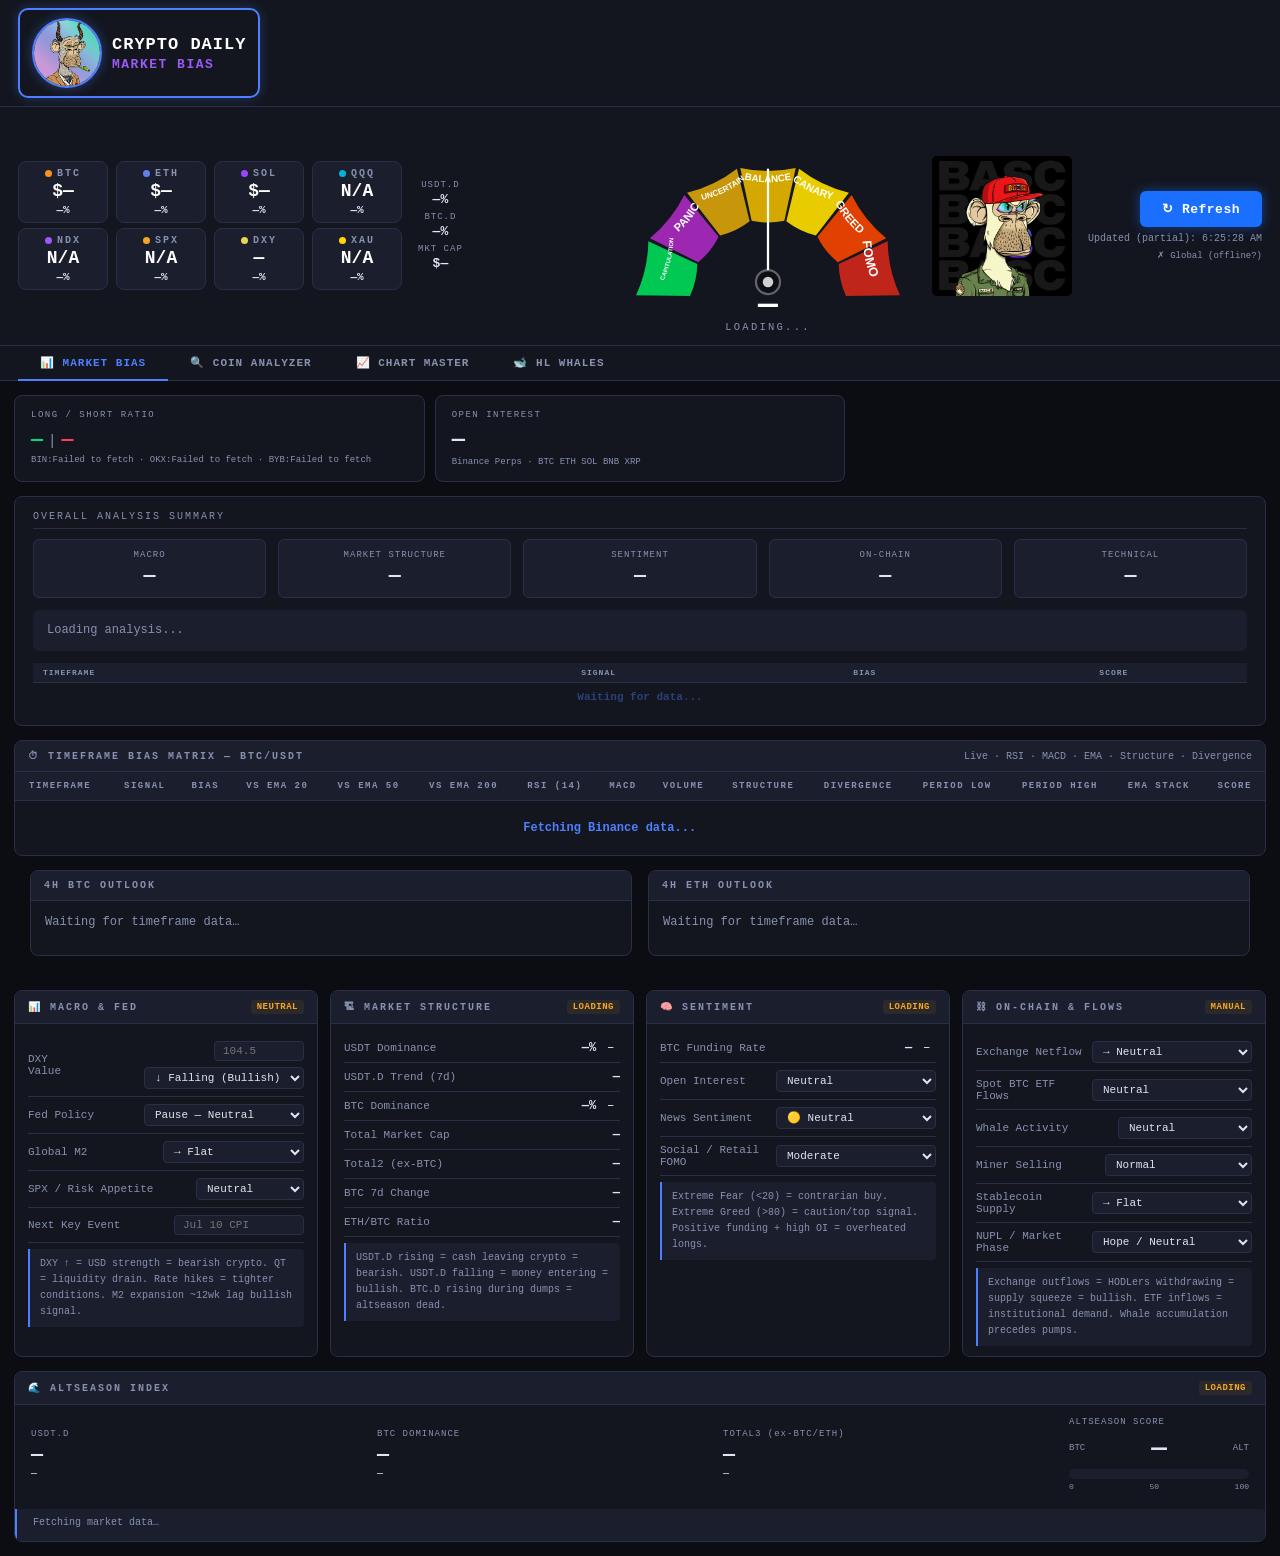
==== index.html @ d941dcbd "Make only brand block (ape + title) sticky, not full header Co-Authored-By: Claude Sonnet 4.6 <norep" ====
<!DOCTYPE html>
<html lang="en">
<head>
<meta charset="UTF-8">
<meta name="viewport" content="width=device-width, initial-scale=1.0">
<title>MR UFO CRYPTO DAILY</title>
<style>
*,*::before,*::after{box-sizing:border-box;margin:0;padding:0}
:root{
  --bg:#0b0d12;--surface:#13161f;--surface2:#1a1e2d;--border:#2a2f48;
  --text:#e2e5f0;--dim:#8891b0;
  --bull:#00d97e;--bear:#ff3d5a;--neutral:#f5a623;
  --bull-bg:rgba(0,217,126,.08);--bear-bg:rgba(255,61,90,.08);--neutral-bg:rgba(245,166,35,.08);
  --accent:#4e7fff;--accent2:#9b59f5;
}
body{background:var(--bg);color:var(--text);font-family:'SF Mono','Fira Code','Courier New',monospace;font-size:12px;min-height:100vh}

/* SCROLLBAR */
::-webkit-scrollbar{width:5px;height:5px}
::-webkit-scrollbar-track{background:var(--bg)}
::-webkit-scrollbar-thumb{background:var(--border);border-radius:3px}

/* HEADER */
.brand-sticky{
  background:var(--surface);border-bottom:1px solid var(--border);
  padding:8px 18px;display:flex;align-items:center;
  position:sticky;top:0;z-index:100;
}
header{
  background:var(--surface);border-bottom:1px solid var(--border);
  padding:10px 18px;display:flex;align-items:center;gap:16px;
  flex-wrap:wrap;
}
.price-rows{display:flex;flex-direction:column;gap:5px;flex-shrink:0}
.price-row{display:flex;gap:8px;align-items:center}
.brand-block{display:flex;align-items:center;gap:10px;flex-shrink:0;border:2px solid var(--accent);border-radius:10px;padding:8px 12px;box-shadow:0 0 12px rgba(78,127,255,.3)}
.brand-ape{width:70px;height:70px;border-radius:50%;border:2px solid var(--accent);object-fit:cover;object-position:top;box-shadow:0 0 12px rgba(78,127,255,.4);flex-shrink:0}
.brand-title{font-size:17px;font-weight:700;color:#fff;letter-spacing:1px}
.brand-sub{font-size:13px;color:var(--accent2);letter-spacing:1.5px;text-transform:uppercase;margin-top:3px;font-weight:600}
.logo-square{
  width:130px;height:130px;background:var(--surface2);border:2px solid var(--accent);
  border-radius:10px;display:flex;flex-direction:column;align-items:center;
  justify-content:center;text-align:center;gap:3px;padding:6px;
  box-shadow:0 0 16px rgba(78,127,255,.3);overflow:hidden;
}
.logo-sq-ape{width:76px;height:76px;border-radius:50%;border:2px solid var(--accent);object-fit:cover;object-position:top;flex-shrink:0}
.logo-sq-text{font-size:11px;font-weight:700;color:var(--accent);letter-spacing:1px;line-height:1.4;text-transform:uppercase}
.logo-sq-sub{font-size:11px;color:#fff;letter-spacing:2px;text-transform:uppercase;font-weight:600}
.price-tile{background:var(--surface2);border:1px solid var(--border);border-radius:8px;padding:6px 11px;min-width:90px;text-align:center}
.price-tile-coin{font-size:10px;font-weight:700;letter-spacing:2px;color:var(--dim);text-transform:uppercase;display:flex;align-items:center;justify-content:center;gap:5px;margin-bottom:3px}
.coin-dot{display:inline-block;width:7px;height:7px;border-radius:50%;flex-shrink:0}
.price-tile-price{font-size:18px;font-weight:700;color:#fff;line-height:1.1}
.price-tile-chg{font-size:11px;font-weight:600;margin-top:2px}
.h-stat{text-align:center}
.h-stat-label{font-size:9px;color:var(--dim);letter-spacing:1px;text-transform:uppercase;margin-bottom:2px}
.h-stat-val{font-size:13px;font-weight:700}
.master-wrap{margin-left:auto;display:flex;align-items:center;gap:16px}
.bias-badge{padding:5px 18px;border-radius:6px;font-weight:700;font-size:14px;letter-spacing:1.5px;transition:all .3s}
.bias-bull{background:var(--bull-bg);color:var(--bull);border:1px solid var(--bull)}
.bias-bear{background:var(--bear-bg);color:var(--bear);border:1px solid var(--bear)}
.bias-neutral{background:var(--neutral-bg);color:var(--neutral);border:1px solid var(--neutral)}
.last-upd{font-size:10px;color:var(--dim)}
.refresh-btn{
  background:#1a6fff;border:none;color:#fff;
  padding:10px 22px;border-radius:6px;cursor:pointer;font-size:13px;font-weight:700;
  font-family:inherit;transition:all .2s;white-space:nowrap;
  box-shadow:0 0 12px rgba(26,111,255,.5);letter-spacing:.5px;
}
.refresh-btn:hover{background:#3d85ff;box-shadow:0 0 18px rgba(26,111,255,.7)}

/* MAIN */
.main{padding:14px;display:flex;flex-direction:column;gap:14px}

/* FACTOR GRID */
.factor-grid{display:grid;grid-template-columns:repeat(4,1fr);gap:12px}
@media(max-width:1100px){.factor-grid{grid-template-columns:repeat(2,1fr)}}
@media(max-width:600px){.factor-grid{grid-template-columns:1fr}}

/* CARD */
.card{background:var(--surface);border:1px solid var(--border);border-radius:8px;overflow:hidden}
.card-hdr{
  padding:9px 13px;background:var(--surface2);border-bottom:1px solid var(--border);
  display:flex;align-items:center;justify-content:space-between;
}
.card-title{font-size:10px;font-weight:700;letter-spacing:2px;text-transform:uppercase;color:var(--dim)}
.card-body{padding:10px 13px;display:flex;flex-direction:column;gap:0}

/* FACTOR ROW */
.frow{
  display:flex;align-items:center;justify-content:space-between;
  padding:7px 0;border-bottom:1px solid var(--border);gap:8px;
}
.frow:last-child{border-bottom:none}
.fname{color:var(--dim);font-size:11px}
.cbright{color:#00ff55;font-weight:700}
.fright{display:flex;align-items:center;gap:6px;flex-wrap:wrap;justify-content:flex-end}
.fval{font-weight:600;font-size:12px}

/* SIGNAL BADGE */
.sig{font-size:9px;font-weight:700;letter-spacing:.5px;padding:2px 6px;border-radius:3px;white-space:nowrap}
.sig-bull{background:var(--bull-bg);color:var(--bull)}
.sig-bear{background:var(--bear-bg);color:var(--bear)}
.sig-neutral{background:var(--neutral-bg);color:var(--neutral)}

/* SELECT / INPUT */
.ms{
  background:var(--surface2);border:1px solid var(--border);color:var(--text);
  padding:3px 6px;border-radius:4px;font-size:11px;font-family:inherit;
  cursor:pointer;max-width:160px;
}
.mi{
  background:var(--surface2);border:1px solid var(--border);color:var(--text);
  padding:3px 8px;border-radius:4px;font-size:11px;font-family:inherit;width:90px;
}

/* FEAR & GREED GAUGE — lives in header */

/* TIMEFRAME TABLE */
.tf-scroll{overflow-x:auto;-webkit-overflow-scrolling:touch}
table{width:100%;border-collapse:collapse;min-width:1080px}
th{
  background:var(--surface2);color:var(--dim);font-size:9px;letter-spacing:1.5px;
  text-transform:uppercase;padding:9px 10px;text-align:center;
  border-bottom:1px solid var(--border);white-space:nowrap;
}
th:first-child{text-align:left;padding-left:14px}
td{padding:7px 8px;text-align:center;border-bottom:1px solid var(--border);font-size:11px;vertical-align:middle}
td:first-child{text-align:left;padding-left:14px;font-weight:700;font-size:12px;color:var(--accent);white-space:nowrap}
tr:last-child td{border-bottom:none}
tr:hover td{background:rgba(255,255,255,.02)}
.cbull{color:var(--bull)}
.chbull{color:#86efac}
.cbear{color:var(--bear)}
.cneutral{color:var(--neutral)}
.bias-cell{font-weight:700;padding:3px 9px;border-radius:4px;font-size:10px;letter-spacing:.5px;display:inline-block;white-space:nowrap}
/* small select for table cells */
.ms-sm{
  background:var(--surface2);border:1px solid var(--border);color:var(--text);
  padding:2px 4px;border-radius:4px;font-size:10px;font-family:inherit;
  cursor:pointer;width:100%;max-width:130px;
}

/* SUMMARY */
.summary-card{background:var(--surface);border:1px solid var(--border);border-radius:8px;padding:14px 18px}
.score-row{display:flex;gap:12px;flex-wrap:wrap;margin-top:10px}
.score-box{
  flex:1;min-width:100px;background:var(--surface2);border:1px solid var(--border);
  border-radius:6px;padding:10px 12px;text-align:center;
}
.score-box-label{font-size:9px;color:var(--dim);letter-spacing:1px;text-transform:uppercase;margin-bottom:4px}
.score-box-val{font-size:20px;font-weight:700}
.summary-text{
  margin-top:12px;padding:10px 14px;background:var(--surface2);
  border-radius:6px;line-height:1.8;font-size:12px;
}
.section-label{font-size:10px;letter-spacing:2px;text-transform:uppercase;color:var(--dim);padding-bottom:6px;border-bottom:1px solid var(--border);margin-bottom:4px}

/* TIP BOX */
.tip{background:var(--surface2);border-left:2px solid var(--accent);padding:7px 10px;border-radius:0 4px 4px 0;font-size:10px;color:var(--dim);margin-top:6px;line-height:1.6}

/* SPINNER */
@keyframes spin{to{transform:rotate(360deg)}}
.loading{color:var(--dim);animation:pulse 1.4s ease-in-out infinite}
@keyframes pulse{0%,100%{opacity:1}50%{opacity:.3}}

/* ERROR */
.err{color:var(--bear);font-size:10px;padding:4px 0}

/* MINI TF TABLE IN SUMMARY */
.mini-tf-wrap{margin-top:12px;overflow-x:auto}
.mini-tf{width:100%;border-collapse:collapse;min-width:0}
.mini-tf th{background:var(--surface2);color:var(--dim);font-size:8px;letter-spacing:1px;text-transform:uppercase;padding:5px 8px;text-align:center;border-bottom:1px solid var(--border);white-space:nowrap}
.mini-tf th:first-child{text-align:left;padding-left:10px}
.mini-tf td{padding:4px 8px;text-align:center;border-bottom:1px solid var(--border);font-size:10px;vertical-align:middle}
.mini-tf td:first-child{text-align:left;padding-left:10px;font-weight:700;color:var(--accent);font-size:11px}
.mini-tf tr:last-child td{border-bottom:none}

/* MOBILE */
/* ── F&G APE WRAP ─── */
.fg-ape-wrap{display:flex;flex-direction:row-reverse;align-items:center;gap:14px;padding-left:8px}

@media(max-width:768px){
  header{flex-wrap:wrap}
  .main{padding:10px}
  .factor-grid{grid-template-columns:1fr}
  #alt-grid{grid-template-columns:1fr 1fr!important}
  .price-tile{min-width:80px;padding:6px 10px}
  .price-tile-price{font-size:15px}
  td,th{font-size:10px;padding:5px 6px}
  td:first-child{font-size:11px}
  /* F&G gauge: ape above on mobile */
  .fg-ape-outer{margin-left:0 !important}
  .fg-ape-wrap{flex-direction:column !important;align-items:center;padding-left:0;gap:6px}
  .fg-ape-wrap svg{width:220px !important}
  .fg-ape-img{height:80px !important;margin-left:0 !important}
  /* tab bar: horizontal scroll on small screens */
  .tab-bar{overflow-x:auto;-webkit-overflow-scrolling:touch;padding:0 8px}
  .tab{flex-shrink:0;padding:10px 14px;font-size:10px}
  /* coin ID strip: column on mobile so logo stays on top */
  .coin-id-full-inner{flex-direction:column;gap:10px;align-items:flex-start}
  .coin-logo{width:52px !important;height:52px !important}
  .coin-id-body{min-width:0 !important;width:100%}
  .coin-refresh-btn{width:100%;text-align:center}
}

@media(max-width:600px){
  /* coin search: full width, no jitter */
  .csearch-wrap{padding:10px 12px;gap:8px;flex-direction:column;align-items:stretch}
  .csearch-wrap > div{width:100%}
  .csearch-input{width:100%;box-sizing:border-box;font-size:18px}
  .csearch-btn{width:100%;padding:12px;font-size:14px}
  /* coin ID body: description hidden on mobile to save space */
  .coin-desc-mobile-hide{display:none}
}

/* ── MARKET METRICS BAR ─────────────────────────────── */
.mm-bar{display:grid;grid-template-columns:repeat(3,1fr);gap:10px}
.mm-card{background:var(--surface);border:1px solid var(--border);border-radius:8px;padding:14px 16px}
.mm-lbl{font-size:9px;color:var(--dim);letter-spacing:1.5px;text-transform:uppercase;margin-bottom:8px}
.mm-big{font-size:22px;font-weight:700;margin-bottom:4px;letter-spacing:-.5px}
.mm-ls-row{display:flex;align-items:baseline;gap:5px;flex-wrap:wrap;margin-bottom:4px}
.mm-ls-long{font-size:20px;font-weight:700;color:var(--bull)}
.mm-ls-short{font-size:20px;font-weight:700;color:var(--bear)}
.mm-ls-sep{font-size:14px;color:var(--dim)}
.mm-ls-skew{font-size:10px;font-weight:700;letter-spacing:.5px}
.mm-sub{font-size:9px;color:var(--dim);margin-top:2px}
@media(max-width:600px){.mm-bar{grid-template-columns:1fr}}

/* ── TABS ─────────────────────────────────────────────── */
.tab-bar{background:var(--surface);border-bottom:1px solid var(--border);padding:0 18px;display:flex}
.tab{padding:10px 22px;font-size:11px;font-weight:700;letter-spacing:1px;cursor:pointer;border-bottom:2px solid transparent;margin-bottom:-1px;transition:all .15s;color:var(--dim);text-transform:uppercase;user-select:none}
.tab:hover{color:var(--text)}
.tab-active{color:var(--accent);border-bottom-color:var(--accent)}
.page{display:none}
.page.active{display:block}

/* ── COIN STICKY ZONE ─────────────────────────────────── */
#coin-sticky-zone{position:sticky;top:0;z-index:89;background:var(--bg)}
/* ── COIN SEARCH ──────────────────────────────────────── */
.csearch-wrap{background:var(--surface);border-bottom:1px solid var(--border);padding:12px 18px;display:flex;gap:14px;align-items:center;flex-wrap:wrap;overflow:hidden;max-height:120px;transition:max-height .25s ease,padding .25s ease,opacity .2s ease}
.csearch-wrap.search-hidden{max-height:0;padding-top:0;padding-bottom:0;opacity:0;pointer-events:none}
/* ── COIN IDENTITY STICKY ─────────────────────────────── */
#coin-id-full{display:none;background:var(--surface);border-bottom:1px solid var(--border);padding:12px 18px}
.coin-id-full-inner{display:flex;gap:16px;align-items:center}
.coin-refresh-btn{margin-left:auto;flex-shrink:0;align-self:center;background:linear-gradient(135deg,#7c3aed,#a855f7);border:none;color:#fff;font-size:12px;font-weight:700;letter-spacing:.5px;padding:8px 16px;border-radius:6px;cursor:pointer;transition:box-shadow .15s;box-shadow:0 0 14px rgba(124,58,237,.5)}
.coin-refresh-btn:hover{box-shadow:0 0 24px rgba(168,85,247,.8)}
.csearch-input{background:rgba(255,255,255,.08);border:2px solid rgba(255,255,255,.75);color:#fff;padding:9px 16px;border-radius:6px;font-size:16px;font-family:inherit;width:200px;letter-spacing:2px;text-transform:uppercase;font-weight:700}
.csearch-input::placeholder{text-transform:none;font-size:12px;letter-spacing:.5px;color:rgba(255,255,255,.4);font-weight:400}
.csearch-input:focus{outline:none;border-color:#fff;box-shadow:0 0 0 3px rgba(255,255,255,.12)}
.csearch-btn{background:linear-gradient(135deg,#7c3aed,#a855f7);border:none;color:#fff;padding:10px 26px;border-radius:6px;cursor:pointer;font-size:13px;font-weight:700;font-family:inherit;letter-spacing:.5px;transition:box-shadow .15s;box-shadow:0 0 16px rgba(124,58,237,.5)}
.csearch-btn:hover{box-shadow:0 0 28px rgba(168,85,247,.8)}
.csearch-btn:disabled{opacity:.5;cursor:not-allowed;box-shadow:none}

/* ── COIN IDENTITY ────────────────────────────────────── */
.coin-id-card{background:var(--surface);border:1px solid var(--border);border-radius:8px;padding:18px 20px;display:flex;gap:18px;align-items:flex-start;flex-wrap:wrap}
.coin-logo{width:80px;height:80px;border-radius:50%;border:2px solid var(--border);flex-shrink:0;background:var(--surface2);object-fit:cover}
.coin-id-body{flex:1;min-width:240px}
.coin-id-top{display:flex;align-items:center;gap:8px;flex-wrap:wrap}
.coin-name{font-size:22px;font-weight:700;color:#fff}
.coin-sym{font-size:12px;letter-spacing:2px;color:var(--dim)}
.coin-rank-badge{font-size:10px;font-weight:700;background:var(--surface2);border:1px solid var(--accent);border-radius:4px;padding:2px 8px;color:var(--accent);letter-spacing:1px}
.coin-meta-row{display:flex;gap:16px;flex-wrap:wrap;margin-top:6px;font-size:10px;color:var(--dim)}
.coin-desc{font-size:11px;color:var(--dim);margin-top:8px;line-height:1.75;max-width:700px}
.coin-links{display:flex;gap:6px;flex-wrap:wrap;margin-top:10px}
.clink{display:inline-flex;align-items:center;gap:4px;padding:4px 10px;border-radius:4px;border:1px solid var(--border);background:var(--surface2);color:var(--dim);font-size:10px;font-weight:700;letter-spacing:.5px;text-decoration:none;transition:all .15s;white-space:nowrap}
.clink:hover{border-color:var(--accent);color:var(--accent)}

/* ── MARKET DATA GRID ─────────────────────────────────── */
.mdata-grid{display:grid;grid-template-columns:repeat(4,1fr);gap:12px}
.outlook-grid{display:grid;grid-template-columns:1fr 1fr;gap:16px}
@media(max-width:800px){.outlook-grid{grid-template-columns:1fr}}
@media(max-width:1200px){.mdata-grid{grid-template-columns:repeat(2,1fr)}}
.mdata-card{background:var(--surface);border:1px solid var(--border);border-radius:8px;padding:14px 16px}
.mdata-lbl{font-size:9px;color:var(--dim);letter-spacing:1.5px;text-transform:uppercase;margin-bottom:6px}
.mdata-val{font-size:20px;font-weight:700;color:#fff;line-height:1.2}
.mdata-sub{font-size:10px;color:var(--dim);margin-top:4px}
.chg-row{display:flex;gap:6px;margin-top:5px;flex-wrap:wrap}
.chg-pill{font-size:9px;font-weight:700;padding:2px 7px;border-radius:3px;background:var(--surface2);border:1px solid var(--border)}

/* ── SUPPLY BAR ───────────────────────────────────────── */
.sbar-bg{height:5px;background:var(--surface2);border-radius:3px;overflow:hidden;margin:4px 0}
.sbar-fill{height:100%;border-radius:3px;background:linear-gradient(90deg,var(--accent),var(--accent2));transition:width .6s}

/* ── DEV + COMMUNITY GRID ─────────────────────────────── */
.two-col{display:grid;grid-template-columns:1fr 1fr;gap:12px}
@media(max-width:800px){.two-col{grid-template-columns:1fr}}
.stat-frow{display:flex;justify-content:space-between;align-items:center;padding:6px 0;border-bottom:1px solid var(--border);font-size:11px}
.stat-frow:last-child{border-bottom:none}
.stat-lbl{color:var(--dim)}
.stat-val{font-weight:700;color:#fff}

/* ── SENTIMENT BAR ────────────────────────────────────── */
.sent-bar{height:8px;background:var(--surface2);border-radius:4px;overflow:hidden;margin-top:4px;display:flex}
.sent-bull{height:100%;background:var(--bull);transition:width .6s}
.sent-bear{height:100%;background:var(--bear);transition:width .6s}

/* ── SCORE MINIS ──────────────────────────────────────── */
.score-mini-grid{display:grid;grid-template-columns:repeat(4,1fr);gap:8px;margin-top:10px}
.score-mini{background:var(--surface2);border:1px solid var(--border);border-radius:6px;padding:8px 10px;text-align:center}
.score-mini-lbl{font-size:8px;color:var(--dim);letter-spacing:1px;text-transform:uppercase;margin-bottom:4px}
.score-mini-val{font-size:18px;font-weight:700}

/* ── CHART MASTER ─────────────────────────────────────── */
.cm-main{padding:14px;display:flex;flex-direction:column;gap:14px}
.cm-grid{display:grid;grid-template-columns:1fr 1fr;gap:14px}
@media(max-width:900px){.cm-grid{grid-template-columns:1fr}}
.cm-coin-bar{display:flex;align-items:center;gap:10px;flex-wrap:wrap;background:var(--surface);border:1px solid var(--border);border-radius:8px;padding:12px 16px}
.cm-coin-bar label{font-size:10px;letter-spacing:2px;text-transform:uppercase;color:var(--dim);white-space:nowrap}
.cm-input{background:var(--surface2);border:1px solid var(--border);color:#fff;padding:6px 12px;border-radius:6px;font-size:13px;font-family:inherit;font-weight:700;letter-spacing:2px;text-transform:uppercase;width:120px}
.cm-tf-select{background:var(--surface2);border:1px solid var(--border);color:var(--text);padding:6px 10px;border-radius:6px;font-size:11px;font-family:inherit;cursor:pointer}
.cm-btn{background:var(--accent);border:none;color:#fff;padding:7px 18px;border-radius:6px;font-size:11px;font-weight:700;letter-spacing:1px;font-family:inherit;cursor:pointer;transition:opacity .2s;text-transform:uppercase}
.cm-btn:hover{opacity:.85}
.cm-btn-copy{background:var(--surface2);border:1px solid var(--border);color:var(--dim);padding:5px 12px;border-radius:4px;font-size:10px;font-weight:700;letter-spacing:1px;font-family:inherit;cursor:pointer;transition:all .2s;text-transform:uppercase;white-space:nowrap}
.cm-btn-copy:hover{border-color:var(--accent);color:var(--accent)}
.cm-btn-copy.copied{border-color:var(--bull);color:var(--bull)}
.prompt-box{background:var(--surface2);border:1px solid var(--border);border-radius:6px;padding:12px 14px;font-size:11px;line-height:1.8;color:var(--text);white-space:pre-wrap;word-break:break-word;max-height:260px;overflow-y:auto;font-family:'SF Mono','Fira Code','Courier New',monospace}
.prompt-label{font-size:9px;letter-spacing:2px;text-transform:uppercase;color:var(--dim);margin-bottom:6px;display:flex;align-items:center;justify-content:space-between}
.social-grid{display:grid;grid-template-columns:repeat(4,1fr);gap:10px}
@media(max-width:1100px){.social-grid{grid-template-columns:repeat(3,1fr)}}
@media(max-width:700px){.social-grid{grid-template-columns:repeat(2,1fr)}}
.social-card{background:var(--surface2);border:1px solid var(--border);border-radius:8px;padding:12px 14px;display:flex;flex-direction:column;gap:6px;transition:border-color .2s}
.social-card:hover{border-color:var(--accent)}
.social-top{display:flex;align-items:center;gap:8px;margin-bottom:2px}
.social-icon{font-size:20px;line-height:1}
.social-name{font-size:11px;font-weight:700;letter-spacing:1px;text-transform:uppercase}
.social-tag{font-size:10px;color:var(--accent);font-weight:600;letter-spacing:.5px;word-break:break-all}
.social-desc{font-size:9px;color:var(--dim);line-height:1.5}
.social-tags-row{display:flex;flex-wrap:wrap;gap:4px;margin-top:2px}
.stag{background:rgba(78,127,255,.12);color:var(--accent);border:1px solid rgba(78,127,255,.25);font-size:9px;font-weight:700;padding:2px 6px;border-radius:3px;letter-spacing:.5px}
.stag-green{background:rgba(0,217,126,.1);color:var(--bull);border-color:rgba(0,217,126,.25)}
.stag-purple{background:rgba(155,89,245,.1);color:#9b59f5;border-color:rgba(155,89,245,.25)}
.stag-orange{background:rgba(245,166,35,.1);color:var(--neutral);border-color:rgba(245,166,35,.25)}
.stag-red{background:rgba(255,61,90,.1);color:var(--bear);border-color:rgba(255,61,90,.25)}
.tool-grid{display:grid;grid-template-columns:repeat(3,1fr);gap:10px}
@media(max-width:900px){.tool-grid{grid-template-columns:repeat(2,1fr)}}
@media(max-width:600px){.tool-grid{grid-template-columns:1fr}}
.tool-card{background:var(--surface2);border:1px solid var(--border);border-radius:8px;padding:12px 14px}
.tool-card-title{font-size:10px;font-weight:700;letter-spacing:1.5px;text-transform:uppercase;margin-bottom:6px;color:var(--text)}
.tool-card-body{font-size:10px;color:var(--dim);line-height:1.7}
.tool-card-body li{margin-left:12px;margin-bottom:2px}
.rr-row{display:flex;gap:8px;align-items:center;flex-wrap:wrap;margin-bottom:8px}
.rr-mini-input{background:var(--surface);border:1px solid var(--border);color:#fff;padding:4px 8px;border-radius:4px;font-size:11px;font-family:inherit;width:90px}
.rr-result{padding:8px 12px;background:var(--surface);border-radius:6px;font-size:12px;font-weight:700;text-align:center;margin-top:4px}

/* ── HYPERLIQUID WHALES ─────────────────────────────────── */
.hl-main{padding:14px;display:flex;flex-direction:column;gap:14px}
.hl-stat-bar{display:grid;grid-template-columns:repeat(5,1fr);gap:10px}
@media(max-width:900px){.hl-stat-bar{grid-template-columns:repeat(3,1fr)}}
@media(max-width:600px){.hl-stat-bar{grid-template-columns:repeat(2,1fr)}}
.hl-stat{background:var(--surface);border:1px solid var(--border);border-radius:8px;padding:10px 14px;text-align:center}
.hl-stat-label{font-size:9px;color:var(--dim);letter-spacing:1.5px;text-transform:uppercase;margin-bottom:4px}
.hl-stat-val{font-size:18px;font-weight:700;color:#fff}
.hl-stat-sub{font-size:9px;color:var(--dim);margin-top:2px}
.hl-filter-bar{display:flex;align-items:center;gap:10px;flex-wrap:wrap;background:var(--surface);border:1px solid var(--border);border-radius:8px;padding:10px 14px}
.hl-filter-label{font-size:9px;color:var(--dim);letter-spacing:1px;text-transform:uppercase;white-space:nowrap}
.hl-select{background:var(--surface2);border:1px solid var(--border);color:var(--text);padding:5px 8px;border-radius:5px;font-size:11px;font-family:inherit;cursor:pointer}
.hl-live-dot{width:8px;height:8px;border-radius:50%;background:var(--bull);animation:hlpulse 1.5s ease-in-out infinite;flex-shrink:0}
.hl-live-dot.paused{background:var(--dim);animation:none}
@keyframes hlpulse{0%,100%{opacity:1;transform:scale(1)}50%{opacity:.4;transform:scale(.8)}}
.hl-two-col{display:grid;grid-template-columns:1fr 1.6fr;gap:14px}
@media(max-width:1100px){.hl-two-col{grid-template-columns:1fr}}
.whale-feed{background:var(--surface);border:1px solid var(--border);border-radius:8px;overflow:hidden;display:flex;flex-direction:column}
.whale-feed-hdr{padding:9px 13px;background:var(--surface2);border-bottom:1px solid var(--border);display:flex;align-items:center;justify-content:space-between;gap:8px;flex-shrink:0}
.whale-feed-body{flex:1;overflow-y:auto;max-height:480px;min-height:200px}
.wt-row{display:grid;grid-template-columns:52px 64px 52px 80px 90px 1fr;gap:6px;align-items:center;padding:7px 13px;border-bottom:1px solid var(--border);font-size:11px;transition:background .15s}
.wt-row:hover{background:rgba(255,255,255,.025)}
.wt-row:last-child{border-bottom:none}
.wt-row.buy{border-left:2px solid var(--bull)}
.wt-row.sell{border-left:2px solid var(--bear)}
.wt-time{color:var(--dim);font-size:10px}
.wt-coin{font-weight:700;color:var(--accent)}
.wt-side-buy{color:var(--bull);font-weight:700;font-size:10px}
.wt-side-sell{color:var(--bear);font-weight:700;font-size:10px}
.wt-sz{color:var(--text);text-align:right}
.wt-notional{font-weight:700;text-align:right}
.wt-notional.big{color:#fff}
.wt-notional.whale{color:var(--neutral)}
.wt-notional.mega{color:#ff9f00;text-shadow:0 0 8px rgba(255,159,0,.4)}
.wt-px{color:var(--dim);text-align:right;font-size:10px}
.wt-hdr{display:grid;grid-template-columns:52px 64px 52px 80px 90px 1fr;gap:6px;padding:6px 13px;background:var(--surface2);border-bottom:1px solid var(--border);font-size:9px;color:var(--dim);letter-spacing:1px;text-transform:uppercase;position:sticky;top:0;z-index:2}
.oi-table-wrap{overflow-x:auto}
.oi-table{width:100%;border-collapse:collapse;min-width:520px}
.oi-table th{background:var(--surface2);color:var(--dim);font-size:9px;letter-spacing:1.2px;text-transform:uppercase;padding:8px 10px;text-align:right;border-bottom:1px solid var(--border);white-space:nowrap}
.oi-table th:first-child{text-align:left;padding-left:12px}
.oi-table td{padding:8px 10px;text-align:right;border-bottom:1px solid var(--border);font-size:11px;vertical-align:middle}
.oi-table td:first-child{text-align:left;padding-left:12px;font-weight:700;color:var(--accent)}
.oi-table tr:last-child td{border-bottom:none}
.oi-table tr:hover td{background:rgba(255,255,255,.018)}
.oi-rank{color:var(--dim);font-size:10px;font-weight:400;margin-right:4px}
.fund-pos{color:var(--bull);font-weight:600}
.fund-neg{color:var(--bear);font-weight:600}
.fund-neu{color:var(--dim)}
.fund-grid{display:grid;grid-template-columns:1fr 1fr;gap:14px}
@media(max-width:700px){.fund-grid{grid-template-columns:1fr}}
.fund-row{display:flex;align-items:center;justify-content:space-between;padding:7px 12px;border-bottom:1px solid var(--border);font-size:11px}
.fund-row:last-child{border-bottom:none}
.fund-coin{font-weight:700;color:var(--accent);width:56px}
.fund-rate{font-weight:700;font-size:13px}
.fund-bar-wrap{flex:1;margin:0 10px;background:var(--surface);border-radius:3px;height:4px;overflow:hidden}
.fund-bar-fill{height:100%;border-radius:3px;transition:width .5s}
.fund-oi{font-size:10px;color:var(--dim);text-align:right;min-width:60px}
.squeeze-badge{font-size:8px;font-weight:700;padding:2px 5px;border-radius:3px;letter-spacing:.5px;white-space:nowrap}
.squeeze-long{background:rgba(255,61,90,.12);color:var(--bear);border:1px solid rgba(255,61,90,.3)}
.squeeze-short{background:rgba(0,217,126,.12);color:var(--bull);border:1px solid rgba(0,217,126,.3)}

/* ── HL SENTIMENT SECTION ─────────────────────────────── */
.hl-sentiment-grid{display:grid;grid-template-columns:220px 1fr 1fr;gap:14px}
@media(max-width:1100px){.hl-sentiment-grid{grid-template-columns:1fr 1fr}}
@media(max-width:700px){.hl-sentiment-grid{grid-template-columns:1fr}}

/* speedometer */
.speedo-wrap{display:flex;flex-direction:column;align-items:center;padding:10px 6px 6px}
.speedo-svg{width:100%;max-width:200px}
.speedo-ratio{font-size:22px;font-weight:700;margin-top:2px;text-align:center}
.speedo-sub{font-size:9px;color:var(--dim);letter-spacing:1px;text-transform:uppercase;text-align:center;margin-top:2px}
.speedo-labels{display:flex;justify-content:space-between;width:100%;max-width:200px;font-size:9px;font-weight:700;letter-spacing:1px;margin-top:2px}
.speedo-total{font-size:10px;color:var(--dim);text-align:center;margin-top:6px}

/* per-coin L/S bars */
.lsbar-row{display:flex;align-items:center;gap:8px;padding:5px 0;border-bottom:1px solid var(--border);font-size:11px}
.lsbar-row:last-child{border-bottom:none}
.lsbar-coin{font-weight:700;color:var(--accent);width:40px;flex-shrink:0}
.lsbar-track{flex:1;height:8px;background:var(--surface);border-radius:4px;overflow:hidden;display:flex}
.lsbar-long{height:100%;background:var(--bull);border-radius:4px 0 0 4px;transition:width .5s}
.lsbar-short{height:100%;background:var(--bear);border-radius:0 4px 4px 0;transition:width .5s}
.lsbar-pct{font-size:10px;font-weight:700;width:36px;text-align:right;flex-shrink:0}

/* funding mini cards */
.fund-mini-grid{display:flex;flex-direction:column;gap:6px}
.fund-mini-row{display:flex;align-items:center;gap:8px;padding:6px 10px;background:var(--surface2);border:1px solid var(--border);border-radius:6px}
.fund-mini-coin{font-weight:700;color:var(--accent);font-size:12px;width:44px;flex-shrink:0}
.fund-mini-rate{font-size:14px;font-weight:700;width:72px;flex-shrink:0}
.fund-mini-ann{font-size:9px;color:var(--dim);flex:1}
.fund-mini-badge{font-size:9px;font-weight:700;padding:2px 7px;border-radius:3px;white-space:nowrap;flex-shrink:0}
.fmb-pos{background:rgba(255,61,90,.12);color:var(--bear);border:1px solid rgba(255,61,90,.3)}
.fmb-neg{background:rgba(0,217,126,.12);color:var(--bull);border:1px solid rgba(0,217,126,.3)}
.fmb-neu{background:var(--surface);color:var(--dim);border:1px solid var(--border)}
</style>
</head>
<body>

<!-- ═══════════════════════ BRAND (STICKY) ═══════════════════════ -->
<div class="brand-sticky">
  <div class="brand-block">
    <img class="brand-ape" src="BASC.png" alt="Mr UFO">
    <div>
      <div class="brand-title">CRYPTO DAILY</div>
      <div class="brand-sub">Market Bias</div>
    </div>
  </div>
</div>

<!-- ═══════════════════════ HEADER ═══════════════════════ -->
<header>

  <!-- PRICE TILES — row 1: crypto + QQQ | row 2: indices + macro -->
  <div class="price-rows">
    <div class="price-row">
      <div class="price-tile">
        <div class="price-tile-coin"><span class="coin-dot" style="background:#f7931a"></span>BTC</div>
        <div class="price-tile-price" id="h-btc-price">$—</div>
        <div class="price-tile-chg" id="h-btc-change">—%</div>
      </div>
      <div class="price-tile">
        <div class="price-tile-coin"><span class="coin-dot" style="background:#627eea"></span>ETH</div>
        <div class="price-tile-price" id="h-eth-price">$—</div>
        <div class="price-tile-chg" id="h-eth-change">—%</div>
      </div>
      <div class="price-tile">
        <div class="price-tile-coin"><span class="coin-dot" style="background:#9945ff"></span>SOL</div>
        <div class="price-tile-price" id="h-sol-price">$—</div>
        <div class="price-tile-chg" id="h-sol-change">—%</div>
      </div>
      <div class="price-tile">
        <div class="price-tile-coin"><span class="coin-dot" style="background:#00b4d8"></span>QQQ</div>
        <div class="price-tile-price" id="h-qqq-price">$—</div>
        <div class="price-tile-chg" id="h-qqq-change">—%</div>
      </div>
    </div>
    <div class="price-row">
      <div class="price-tile">
        <div class="price-tile-coin"><span class="coin-dot" style="background:#9b59f5"></span>NDX</div>
        <div class="price-tile-price" id="h-ndx-price">—</div>
        <div class="price-tile-chg" id="h-ndx-change">—%</div>
      </div>
      <div class="price-tile">
        <div class="price-tile-coin"><span class="coin-dot" style="background:#f5a623"></span>SPX</div>
        <div class="price-tile-price" id="h-spx-price">—</div>
        <div class="price-tile-chg" id="h-spx-change">—%</div>
      </div>
      <div class="price-tile">
        <div class="price-tile-coin"><span class="coin-dot" style="background:#e8d44d"></span>DXY</div>
        <div class="price-tile-price" id="h-dxy-price">—</div>
        <div class="price-tile-chg" id="h-dxy-change">—%</div>
      </div>
      <div class="price-tile">
        <div class="price-tile-coin"><span class="coin-dot" style="background:#ffd700"></span>XAU</div>
        <div class="price-tile-price" id="h-xau-price">$—</div>
        <div class="price-tile-chg" id="h-xau-change">—%</div>
      </div>
    </div>
  </div>

  <div style="display:flex;flex-direction:column;gap:5px;flex-shrink:0">
    <div class="h-stat">
      <div class="h-stat-label">USDT.D</div>
      <div class="h-stat-val" id="h-usdtd">—%</div>
    </div>
    <div class="h-stat">
      <div class="h-stat-label">BTC.D</div>
      <div class="h-stat-val" id="h-btcd">—%</div>
    </div>
    <div class="h-stat">
      <div class="h-stat-label">Mkt Cap</div>
      <div class="h-stat-val" id="h-mcap">$—</div>
    </div>
  </div>

  <!-- FEAR & GREED SPEEDOMETER in header -->
  <div class="fg-ape-outer" style="flex-shrink:0;display:flex;flex-direction:column;align-items:center;margin-left:auto">
    <div class="fg-ape-wrap">
      <img class="fg-ape-img" src="Annoyed%20BASC.GIF" alt="" style="height:140px;width:auto;border-radius:5px;object-fit:cover">
      <svg viewBox="0 0 200 145" style="width:300px" xmlns="http://www.w3.org/2000/svg">
        <defs>
          <!-- Arc paths at r=70, center (100,110), one per segment, CCW through top -->
          <path id="fgtxt1" d="M 30.00 110.00 A 70 70 0 0 0 36.94 79.63"/>
          <path id="fgtxt2" d="M 36.94 79.63 A 70 70 0 0 0 56.36 55.27"/>
          <path id="fgtxt3" d="M 56.36 55.27 A 70 70 0 0 0 84.43 41.76"/>
          <path id="fgtxt4" d="M 84.43 41.76 A 70 70 0 0 0 115.57 41.76"/>
          <path id="fgtxt5" d="M 115.57 41.76 A 70 70 0 0 0 143.64 55.27"/>
          <path id="fgtxt6" d="M 143.64 55.27 A 70 70 0 0 0 163.06 79.63"/>
          <path id="fgtxt7" d="M 163.06 79.63 A 70 70 0 0 0 170.00 110.00"/>
        </defs>
        <!-- Segment fills -->
        <path d="M 12.01 118.85 A 88 88 0 0 0 20.22 82.86 L 52.86 98.05 A 52 52 0 0 1 48.00 119.32 Z" fill="#00c853"/>
        <path d="M 21.22 80.78 A 88 88 0 0 0 44.24 51.92 L 67.05 79.77 A 52 52 0 0 1 53.45 96.83 Z" fill="#9c27b0"/>
        <path d="M 46.04 50.49 A 88 88 0 0 0 79.30 34.47 L 87.77 69.46 A 52 52 0 0 1 68.11 78.92 Z" fill="#c8960a"/>
        <path d="M 81.54 33.96 A 88 88 0 0 0 118.46 33.96 L 110.91 69.16 A 52 52 0 0 1 89.09 69.16 Z" fill="#d4a800"/>
        <path d="M 120.70 34.47 A 88 88 0 0 0 153.96 50.49 L 131.89 78.92 A 52 52 0 0 1 112.23 69.46 Z" fill="#e8cc00"/>
        <path d="M 155.76 51.92 A 88 88 0 0 0 178.78 80.78 L 146.55 96.83 A 52 52 0 0 1 132.95 79.77 Z" fill="#e04000"/>
        <path d="M 179.78 82.86 A 88 88 0 0 0 187.99 118.85 L 152.00 119.32 A 52 52 0 0 1 147.14 98.05 Z" fill="#c0251a"/>
        <!-- Labels curved along each segment arc — font-size scales inversely with char count so each label fills its arc -->
        <text fill="white" font-size="4" font-weight="700" font-family="Arial,sans-serif">
          <textPath href="#fgtxt1" startOffset="50%" text-anchor="middle">CAPITULATION</textPath>
        </text>
        <text fill="white" font-size="7.5" font-weight="700" font-family="Arial,sans-serif">
          <textPath href="#fgtxt2" startOffset="50%" text-anchor="middle">PANIC</textPath>
        </text>
        <text fill="white" font-size="5.5" font-weight="700" font-family="Arial,sans-serif">
          <textPath href="#fgtxt3" startOffset="50%" text-anchor="middle">UNCERTAIN</textPath>
        </text>
        <text fill="white" font-size="6.5" font-weight="700" font-family="Arial,sans-serif">
          <textPath href="#fgtxt4" startOffset="50%" text-anchor="middle">BALANCE</textPath>
        </text>
        <text fill="white" font-size="7" font-weight="700" font-family="Arial,sans-serif">
          <textPath href="#fgtxt5" startOffset="50%" text-anchor="middle">CANARY</textPath>
        </text>
        <text fill="white" font-size="7.5" font-weight="700" font-family="Arial,sans-serif">
          <textPath href="#fgtxt6" startOffset="50%" text-anchor="middle">GREED</textPath>
        </text>
        <text fill="white" font-size="8.5" font-weight="700" font-family="Arial,sans-serif">
          <textPath href="#fgtxt7" startOffset="50%" text-anchor="middle">FOMO</textPath>
        </text>
        <!-- Needle -->
        <g id="fg-needle-g" transform="rotate(0,100,110)">
          <line x1="100" y1="110" x2="100" y2="35" stroke="white" stroke-width="1.5" stroke-linecap="round"/>
          <circle cx="100" cy="110" r="8" fill="#0d0f14" stroke="rgba(255,255,255,0.35)" stroke-width="1.5"/>
          <circle cx="100" cy="110" r="3.5" fill="#d0d0d0"/>
        </g>
        <text x="100" y="131" text-anchor="middle" id="fg-num" fill="white" font-size="22" font-weight="700" font-family="'SF Mono','Fira Code',monospace">—</text>
        <text x="100" y="142" text-anchor="middle" id="fg-txt" fill="#8891b0" font-size="7" letter-spacing="1.5" font-family="'SF Mono','Fira Code',monospace">LOADING...</text>
      </svg>
    </div>
  </div>

<div style="display:flex;flex-direction:column;gap:6px;align-items:flex-end">
    <button class="refresh-btn" onclick="refreshAll()">↻ Refresh</button>
    <div class="last-upd" id="last-upd">Not loaded</div>
    <div id="api-status" style="font-size:9px;color:var(--dim);text-align:right"></div>
  </div>
</header>

<!-- ═══════════════════════ TAB BAR ═══════════════════════ -->
<div class="tab-bar">
  <div class="tab tab-active" onclick="switchTab('market',this)">📊 Market Bias</div>
  <div class="tab" onclick="switchTab('coin',this)">🔍 Coin Analyzer</div>
  <div class="tab" onclick="switchTab('chartmaster',this);cmUpdate()">📈 Chart Master</div>
  <div class="tab" onclick="switchTab('hyperliquid',this);hlInit()">🐋 HL Whales</div>
</div>

<!-- ═══════════════════════ PAGE: MARKET ═══════════════════════ -->
<div id="page-market" class="page active">
<!-- ═══════════════════════ MAIN ═══════════════════════ -->
<div class="main">

  <!-- ── MARKET METRICS ── -->
  <div class="mm-bar">
    <div class="mm-card">
      <div class="mm-lbl">Long / Short Ratio</div>
      <div class="mm-ls-row">
        <span class="mm-ls-long" id="mm-long">—</span>
        <span class="mm-ls-sep">|</span>
        <span class="mm-ls-short" id="mm-short">—</span>
        <span class="mm-ls-skew" id="mm-skew"></span>
      </div>
      <div class="mm-sub" id="mm-ls-sub">BTC · Loading exchanges…</div>
    </div>
    <div class="mm-card">
      <div class="mm-lbl">Open Interest</div>
      <div class="mm-big" id="mm-oi">—</div>
      <div class="mm-sub" id="mm-oi-sub">Binance Perps · BTC ETH SOL BNB XRP</div>
    </div>
  </div>

  <!-- ── OVERALL SUMMARY (TOP) ── -->
  <div class="summary-card">
    <div class="section-label">OVERALL ANALYSIS SUMMARY</div>
    <div class="score-row">
      <div class="score-box">
        <div class="score-box-label">Macro</div>
        <div class="score-box-val" id="sc-macro">—</div>
      </div>
      <div class="score-box">
        <div class="score-box-label">Market Structure</div>
        <div class="score-box-val" id="sc-struct">—</div>
      </div>
      <div class="score-box">
        <div class="score-box-label">Sentiment</div>
        <div class="score-box-val" id="sc-sent">—</div>
      </div>
      <div class="score-box">
        <div class="score-box-label">On-Chain</div>
        <div class="score-box-val" id="sc-onchain">—</div>
      </div>
      <div class="score-box">
        <div class="score-box-label">Technical</div>
        <div class="score-box-val" id="sc-tech">—</div>
      </div>
    </div>
    <div class="summary-text" id="summary-text" style="color:var(--dim)">Loading analysis...</div>
    <div class="mini-tf-wrap">
      <table class="mini-tf">
        <thead>
          <tr><th>Timeframe</th><th>SIGNAL</th><th>BIAS</th><th>Score</th></tr>
        </thead>
        <tbody id="mini-tf-body">
          <tr><td colspan="4" style="text-align:center;opacity:.4;padding:8px">Waiting for data...</td></tr>
        </tbody>
      </table>
    </div>
  </div>

  <!-- ── TIMEFRAME BIAS MATRIX (MIDDLE) ── -->
  <div class="card">
    <div class="card-hdr">
      <span class="card-title">⏱ Timeframe Bias Matrix — BTC/USDT</span>
      <span style="font-size:10px;color:var(--dim)">Live · RSI · MACD · EMA · Structure · Divergence</span>
    </div>
    <div class="card-body" style="padding:0">
      <div class="tf-scroll">
        <table>
          <thead>
            <tr>
              <th>Timeframe</th>
              <th>SIGNAL</th>
              <th>BIAS</th>
              <th>vs EMA 20</th>
              <th>vs EMA 50</th>
              <th>vs EMA 200</th>
              <th>RSI (14)</th>
              <th>MACD</th>
              <th>Volume</th>
              <th>Structure</th>
              <th>Divergence</th>
              <th>Period Low</th>
              <th>Period High</th>
              <th>EMA Stack</th>
              <th>Score</th>
            </tr>
          </thead>
          <tbody id="tf-body">
            <tr><td colspan="14" style="text-align:center;padding:20px" class="loading">Fetching Binance data...</td></tr>
          </tbody>
        </table>
      </div>
    </div>
  </div>

  <!-- ── 4H OUTLOOKS ── -->
  <div class="outlook-grid" style="padding:0 16px 20px">
    <div class="card">
      <div class="card-hdr">
        <span class="card-title" style="display:flex;align-items:center;gap:7px">
          <img src="https://cdn.jsdelivr.net/gh/spothq/cryptocurrency-icons/32/color/btc.png" width="18" height="18" style="border-radius:50%;flex-shrink:0" onerror="this.style.display='none'">
          4H BTC Outlook
        </span>
      </div>
      <div class="card-body" style="gap:12px;padding:14px">
        <div id="outlook-btc-text" class="loading" style="color:var(--dim);font-size:12px">Waiting for timeframe data…</div>
        <div id="outlook-btc-levels"></div>
      </div>
    </div>
    <div class="card">
      <div class="card-hdr">
        <span class="card-title" style="display:flex;align-items:center;gap:7px">
          <img src="https://cdn.jsdelivr.net/gh/spothq/cryptocurrency-icons/32/color/eth.png" width="18" height="18" style="border-radius:50%;flex-shrink:0" onerror="this.style.display='none'">
          4H ETH Outlook
        </span>
      </div>
      <div class="card-body" style="gap:12px;padding:14px">
        <div id="outlook-eth-text" class="loading" style="color:var(--dim);font-size:12px">Waiting for timeframe data…</div>
        <div id="outlook-eth-levels"></div>
      </div>
    </div>
  </div>

  <!-- ── FACTOR COLUMNS ── -->
  <div class="factor-grid">

    <!-- COL 1: MACRO -->
    <div class="card">
      <div class="card-hdr">
        <span class="card-title">📊 Macro & Fed</span>
        <span class="sig sig-neutral" id="sig-macro">NEUTRAL</span>
      </div>
      <div class="card-body">

        <div class="frow">
          <span class="fname">DXY Value</span>
          <div class="fright">
            <input class="mi" id="dxy-val" type="number" placeholder="104.5" step="0.1" oninput="this.dataset.manual='1';recalc()">
            <select class="ms" id="dxy-trend" onchange="this.dataset.manual='1';recalc()">
              <option value="up">↑ Rising (Bearish)</option>
              <option value="down" selected>↓ Falling (Bullish)</option>
              <option value="side">→ Sideways</option>
            </select>
          </div>
        </div>

        <div class="frow">
          <span class="fname">Fed Policy</span>
          <select class="ms" id="fed" onchange="this.dataset.manual='1';recalc()">
            <option value="qe">QE — Bullish 🟢</option>
            <option value="cut">Rate Cut — Bullish</option>
            <option value="pause" selected>Pause — Neutral</option>
            <option value="hike">Rate Hike — Bearish</option>
            <option value="qt">QT — Bearish 🔴</option>
          </select>
        </div>

        <div class="frow">
          <span class="fname">Global M2</span>
          <select class="ms" id="m2" onchange="this.dataset.manual='1';recalc()">
            <option value="up">↑ Expanding 🟢</option>
            <option value="flat" selected>→ Flat</option>
            <option value="down">↓ Contracting 🔴</option>
          </select>
        </div>

        <div class="frow">
          <span class="fname">SPX / Risk Appetite</span>
          <select class="ms" id="spx" onchange="this.dataset.manual='1';recalc()">
            <option value="on">Risk ON 🟢</option>
            <option value="neutral" selected>Neutral</option>
            <option value="off">Risk OFF 🔴</option>
          </select>
        </div>

        <div class="frow">
          <span class="fname">Next Key Event</span>
          <input class="mi" id="key-event" type="text" placeholder="Jul 10 CPI" style="width:130px">
        </div>

        <div class="tip">
          DXY ↑ = USD strength = bearish crypto. QT = liquidity drain. Rate hikes = tighter conditions. M2 expansion ~12wk lag bullish signal.
        </div>
      </div>
    </div>

    <!-- COL 2: MARKET STRUCTURE -->
    <div class="card">
      <div class="card-hdr">
        <span class="card-title">🏗 Market Structure</span>
        <span class="sig sig-neutral" id="sig-struct">LOADING</span>
      </div>
      <div class="card-body">

        <div class="frow">
          <span class="fname">USDT Dominance</span>
          <div class="fright">
            <span class="fval" id="usdtd-val">—%</span>
            <span class="sig" id="usdtd-sig">—</span>
          </div>
        </div>
        <div class="frow">
          <span class="fname">USDT.D Trend (7d)</span>
          <span class="fval" id="usdtd-trend">—</span>
        </div>
        <div class="frow">
          <span class="fname">BTC Dominance</span>
          <div class="fright">
            <span class="fval" id="btcd-val">—%</span>
            <span class="sig" id="btcd-sig">—</span>
          </div>
        </div>
        <div class="frow">
          <span class="fname">Total Market Cap</span>
          <span class="fval" id="total-mcap">—</span>
        </div>
        <div class="frow">
          <span class="fname">Total2 (ex-BTC)</span>
          <span class="fval" id="total2-mcap">—</span>
        </div>
        <div class="frow">
          <span class="fname">BTC 7d Change</span>
          <span class="fval" id="btc-7d">—</span>
        </div>
        <div class="frow">
          <span class="fname">ETH/BTC Ratio</span>
          <span class="fval" id="eth-btc">—</span>
        </div>

        <div class="tip">
          USDT.D rising = cash leaving crypto = bearish. USDT.D falling = money entering = bullish. BTC.D rising during dumps = altseason dead.
        </div>
      </div>
    </div>

    <!-- COL 3: SENTIMENT -->
    <div class="card">
      <div class="card-hdr">
        <span class="card-title">🧠 Sentiment</span>
        <span class="sig sig-neutral" id="sig-sent">LOADING</span>
      </div>
      <div class="card-body">

        <div class="frow">
          <span class="fname">BTC Funding Rate</span>
          <div class="fright">
            <span class="fval" id="fund-val">—</span>
            <span class="sig" id="fund-sig">—</span>
          </div>
        </div>

        <div class="frow">
          <span class="fname">Open Interest</span>
          <select class="ms" id="oi" onchange="this.dataset.manual='1';recalc()">
            <option value="rpu">↑ OI + Price Up (Bullish)</option>
            <option value="rpd">↓ OI + Price Down (Bearish)</option>
            <option value="opd">⚠ OI Up, Price Down</option>
            <option value="neutral" selected>Neutral</option>
          </select>
        </div>

        <div class="frow">
          <span class="fname">News Sentiment</span>
          <select class="ms" id="news" onchange="recalc()">
            <option value="pos">🟢 Positive / Bullish</option>
            <option value="neutral" selected>🟡 Neutral</option>
            <option value="neg">🔴 Negative / FUD</option>
          </select>
        </div>

        <div class="frow">
          <span class="fname">Social / Retail FOMO</span>
          <select class="ms" id="fomo" onchange="recalc()">
            <option value="high">High ⚠ (Contrarian Bear)</option>
            <option value="mod" selected>Moderate</option>
            <option value="low">Low (Contrarian Bull)</option>
          </select>
        </div>

        <div class="tip">
          Extreme Fear (&lt;20) = contrarian buy. Extreme Greed (&gt;80) = caution/top signal. Positive funding + high OI = overheated longs.
        </div>
      </div>
    </div>

    <!-- COL 4: ON-CHAIN & FLOWS -->
    <div class="card">
      <div class="card-hdr">
        <span class="card-title">⛓ On-Chain & Flows</span>
        <span class="sig sig-neutral" id="sig-onchain">MANUAL</span>
      </div>
      <div class="card-body">

        <div class="frow">
          <span class="fname">Exchange Netflow</span>
          <select class="ms" id="exflow" onchange="recalc()">
            <option value="out">↑ Outflow (Bullish 🐂)</option>
            <option value="in">↓ Inflow (Bearish 🔴)</option>
            <option value="neutral" selected>→ Neutral</option>
          </select>
        </div>

        <div class="frow">
          <span class="fname">Spot BTC ETF Flows</span>
          <select class="ms" id="etf" onchange="recalc()">
            <option value="in">↑ Inflows (Bullish)</option>
            <option value="out">↓ Outflows (Bearish)</option>
            <option value="neutral" selected>Neutral</option>
          </select>
        </div>

        <div class="frow">
          <span class="fname">Whale Activity</span>
          <select class="ms" id="whale" onchange="recalc()">
            <option value="acc">Accumulating 🐋</option>
            <option value="dist">Distributing ⚠</option>
            <option value="neutral" selected>Neutral</option>
          </select>
        </div>

        <div class="frow">
          <span class="fname">Miner Selling</span>
          <select class="ms" id="miner" onchange="recalc()">
            <option value="hodl">HODLing (Bullish)</option>
            <option value="sell">Selling (Bearish)</option>
            <option value="neutral" selected>Normal</option>
          </select>
        </div>

        <div class="frow">
          <span class="fname">Stablecoin Supply</span>
          <select class="ms" id="stable" onchange="this.dataset.manual='1';recalc()">
            <option value="grow">↑ Growing (Dry Powder 🟢)</option>
            <option value="flat" selected>→ Flat</option>
            <option value="shrink">↓ Shrinking 🔴</option>
          </select>
        </div>

        <div class="frow">
          <span class="fname">NUPL / Market Phase</span>
          <select class="ms" id="nupl" onchange="recalc()">
            <option value="euphoria">Euphoria (Sell Zone 🔴)</option>
            <option value="belief">Belief / Optimism</option>
            <option value="neutral" selected>Hope / Neutral</option>
            <option value="fear">Fear / Capitulation (Buy Zone 🟢)</option>
          </select>
        </div>

        <div class="tip">
          Exchange outflows = HODLers withdrawing = supply squeeze = bullish. ETF inflows = institutional demand. Whale accumulation precedes pumps.
        </div>
      </div>
    </div>

  </div><!-- /factor-grid -->

  <!-- ── ALTSEASON INDEX ── -->
  <div class="card" style="padding:0">
    <div class="card-hdr">
      <span class="card-title">🌊 Altseason Index</span>
      <span class="sig sig-neutral" id="sig-altseason">LOADING</span>
    </div>
    <div id="alt-grid" class="card-body" style="display:grid;grid-template-columns:1fr 1fr 1fr auto;gap:16px;align-items:center;padding:12px 16px">
      <div>
        <div style="font-size:9px;color:var(--dim);letter-spacing:1px;margin-bottom:4px">USDT.D</div>
        <div style="font-size:20px;font-weight:700" id="alt-usdtd">—</div>
        <div style="font-size:10px;margin-top:2px" id="alt-usdtd-sig">—</div>
      </div>
      <div>
        <div style="font-size:9px;color:var(--dim);letter-spacing:1px;margin-bottom:4px">BTC DOMINANCE</div>
        <div style="font-size:20px;font-weight:700" id="alt-btcd">—</div>
        <div style="font-size:10px;margin-top:2px" id="alt-btcd-sig">—</div>
      </div>
      <div>
        <div style="font-size:9px;color:var(--dim);letter-spacing:1px;margin-bottom:4px">TOTAL3 (ex-BTC/ETH)</div>
        <div style="font-size:20px;font-weight:700" id="alt-total3">—</div>
        <div style="font-size:10px;margin-top:2px" id="alt-total3-sig">—</div>
      </div>
      <div style="min-width:180px">
        <div style="font-size:9px;color:var(--dim);letter-spacing:1px;margin-bottom:6px">ALTSEASON SCORE</div>
        <div style="display:flex;justify-content:space-between;align-items:center;margin-bottom:6px">
          <span style="font-size:9px;color:var(--dim)">BTC</span>
          <span style="font-size:26px;font-weight:700" id="alt-score">—</span>
          <span style="font-size:9px;color:var(--dim)">ALT</span>
        </div>
        <div style="height:10px;background:var(--surface2);border-radius:5px;overflow:hidden">
          <div id="alt-bar" style="height:100%;width:0%;background:var(--accent);border-radius:5px;transition:width .6s ease"></div>
        </div>
        <div style="display:flex;justify-content:space-between;margin-top:3px">
          <span style="font-size:8px;color:var(--dim)">0</span>
          <span style="font-size:8px;color:var(--dim)">50</span>
          <span style="font-size:8px;color:var(--dim)">100</span>
        </div>
      </div>
    </div>
    <div class="tip" id="alt-tip" style="padding:6px 16px 10px">Fetching market data…</div>
  </div>


</div><!-- /main -->
</div><!-- /page-market -->

<!-- ═══════════════════════ PAGE: COIN ANALYZER ══════════════════ -->
<div id="page-coin" class="page">

  <!-- STICKY ZONE: search (smart hide/show) + compact identity bar -->
  <div id="coin-sticky-zone">
    <div id="coin-search-bar" class="csearch-wrap">
      <div>
        <div style="font-size:9px;color:var(--dim);letter-spacing:1.5px;text-transform:uppercase;margin-bottom:6px">Enter Ticker Symbol</div>
        <div style="display:flex;gap:10px;align-items:center;flex-wrap:wrap">
          <input id="coin-input" class="csearch-input" type="text" placeholder="e.g. BTC, ETH, SOL" maxlength="20" onkeydown="if(event.key==='Enter')analyzeCoin()">
          <button id="coin-analyze-btn" class="csearch-btn" onclick="analyzeCoin()">🔍 Analyze</button>
          <span id="coin-status" style="font-size:10px;color:var(--dim)"></span>
        </div>
      </div>
      <div style="flex:1;border-left:1px solid var(--border);padding-left:18px;font-size:10px;color:var(--dim);line-height:1.8">
        Data from <strong style="color:var(--text)">CoinGecko</strong> (identity · market · supply · community · dev) + <strong style="color:var(--text)">Binance</strong> (live price · timeframe analysis · funding · OI)
      </div>
    </div>
    <!-- Full identity card: sticky while scrolling once a coin is loaded -->
    <div id="coin-id-full"></div>
  </div>

  <!-- SCROLLABLE CONTENT -->
  <div class="main">
    <div id="coin-result"></div>
  </div>

</div><!-- /page-coin -->

<!-- ═══════════════════════ PAGE: CHART MASTER ═══════════════════════ -->
<div id="page-chartmaster" class="page">
<div class="cm-main">

  <div class="cm-coin-bar">
    <label>Token / Pair</label>
    <input class="cm-input" id="cm-token" type="text" placeholder="BTC" value="BTC" oninput="cmUpdate()">
    <select class="cm-tf-select" id="cm-timeframe" onchange="cmUpdate()">
      <option value="1W">Weekly</option>
      <option value="1D" selected>Daily</option>
      <option value="4H">4 Hour</option>
      <option value="1H">1 Hour</option>
      <option value="15m">15 Min</option>
      <option value="5m">5 Min</option>
    </select>
    <select class="cm-tf-select" id="cm-exchange" onchange="cmUpdate()">
      <option>Binance</option>
      <option>Bybit</option>
      <option>Bybit Europe</option>
      <option>MEXC</option>
      <option>BloFin</option>
      <option>WEEX</option>
      <option>BTCC</option>
      <option>Coinbase</option>
      <option>OKX</option>
      <option>Kraken</option>
      <option>DEX / DexScreener</option>
    </select>
    <button class="cm-btn" onclick="cmUpdate()">⚡ Generate Prompts</button>
    <span style="margin-left:auto;font-size:10px;color:var(--dim)">All prompts update automatically · Click copy to grab</span>
  </div>

  <div class="cm-grid">
    <div class="card">
      <div class="card-hdr">
        <span class="card-title">🧠 Chart Master — AI Prompt</span>
        <button class="cm-btn-copy" onclick="copyPrompt('cm-prompt-text',this)">⎘ Copy</button>
      </div>
      <div class="card-body">
        <div class="prompt-label">Paste into Claude / ChatGPT / Grok + attach chart screenshot</div>
        <div class="prompt-box" id="cm-prompt-text"></div>
        <div class="tip" style="margin-top:8px">Attach a TradingView screenshot or paste the chart URL. Works with Claude, ChatGPT-4o, and Grok-2 Vision.</div>
      </div>
    </div>

    <div class="card">
      <div class="card-hdr">
        <span class="card-title">🤖 Grok — Bullish Sentiment Prompt</span>
        <button class="cm-btn-copy" onclick="copyPrompt('grok-prompt-text',this)">⎘ Copy</button>
      </div>
      <div class="card-body">
        <div class="prompt-label">Paste into Grok (grok.com) — searches X/Twitter in real-time</div>
        <div class="prompt-box" id="grok-prompt-text"></div>
        <div class="tip" style="margin-top:8px">Use Grok DeepSearch mode for best results. Also works with Grok API <code>search_enabled: true</code>.</div>
      </div>
    </div>
  </div>

  <div class="card">
    <div class="card-hdr">
      <span class="card-title">📡 Social Research Hub</span>
      <span style="font-size:10px;color:var(--dim)">Where to find alpha for <span id="cm-social-token">BTC</span></span>
    </div>
    <div class="card-body" style="padding:12px">
      <div class="social-grid" id="social-grid-container"></div>
    </div>
  </div>

  <div class="card">
    <div class="card-hdr">
      <span class="card-title">⚙️ Chart Master Toolkit</span>
      <span style="font-size:10px;color:var(--dim)">Pro concepts every chart master tracks</span>
    </div>
    <div class="card-body">
      <div class="tool-grid">
        <div class="tool-card">
          <div class="tool-card-title">📐 Risk / Reward Calculator</div>
          <div class="rr-row"><span style="font-size:10px;color:var(--dim);width:48px">Entry $</span><input class="rr-mini-input" id="rr-entry" type="number" placeholder="60000" oninput="calcRR()"></div>
          <div class="rr-row"><span style="font-size:10px;color:var(--dim);width:48px">Stop $</span><input class="rr-mini-input" id="rr-stop" type="number" placeholder="58000" oninput="calcRR()"></div>
          <div class="rr-row"><span style="font-size:10px;color:var(--dim);width:48px">Target $</span><input class="rr-mini-input" id="rr-target" type="number" placeholder="65000" oninput="calcRR()"></div>
          <div class="rr-result" id="rr-result" style="color:var(--dim)">Enter values above</div>
        </div>
        <div class="tool-card">
          <div class="tool-card-title">🔍 Smart Money Concepts</div>
          <div class="tool-card-body"><ul>
            <li><strong style="color:var(--accent)">Order Blocks</strong> — last bearish/bullish candle before impulse move</li>
            <li><strong style="color:var(--bull)">FVG / Imbalance</strong> — gap between candle wicks (magnet zones)</li>
            <li><strong style="color:var(--neutral)">Liquidity Sweep</strong> — stop hunt above highs / below lows before reversal</li>
            <li><strong style="color:var(--bear)">BOS / CHOCH</strong> — break of structure = trend confirmation</li>
            <li><strong style="color:#9b59f5">Premium / Discount</strong> — above/below 50% of last swing = value zone</li>
          </ul></div>
        </div>
        <div class="tool-card">
          <div class="tool-card-title">📊 Hidden Divergences</div>
          <div class="tool-card-body"><ul>
            <li><strong style="color:var(--bull)">Regular Bull Div</strong> — price LL, RSI HL → reversal up</li>
            <li><strong style="color:var(--bear)">Regular Bear Div</strong> — price HH, RSI LH → reversal down</li>
            <li><strong style="color:var(--accent)">Hidden Bull Div</strong> — price HL, RSI LL → continuation up</li>
            <li><strong style="color:var(--neutral)">Hidden Bear Div</strong> — price LH, RSI HH → continuation down</li>
            <li><strong style="color:#9b59f5">MACD Divergence</strong> — histogram diverging = early warning</li>
          </ul></div>
        </div>
        <div class="tool-card">
          <div class="tool-card-title">🎯 Key Level Types</div>
          <div class="tool-card-body"><ul>
            <li><strong style="color:var(--bull)">Weekly / Monthly S/R</strong> — highest TF = strongest levels</li>
            <li><strong style="color:var(--accent)">Round Numbers</strong> — $10k, $50k, $100k act as psychological magnets</li>
            <li><strong style="color:var(--neutral)">Previous ATH / ATL</strong> — often become strong S/R after breach</li>
            <li><strong style="color:#9b59f5">0.618 / 0.786 Fib</strong> — golden pocket = prime retracement buy zone</li>
            <li><strong style="color:var(--bear)">Anchored VWAP</strong> — institutions use AVWAP from major swing points</li>
          </ul></div>
        </div>
        <div class="tool-card">
          <div class="tool-card-title">📈 Volume Profile</div>
          <div class="tool-card-body"><ul>
            <li><strong style="color:var(--bull)">POC</strong> — most traded price = magnet zone</li>
            <li><strong style="color:var(--accent)">VAH / VAL</strong> — 70% of volume traded within this range</li>
            <li><strong style="color:var(--neutral)">Low Volume Node</strong> — thin areas = price moves fast through</li>
            <li><strong style="color:#9b59f5">High Volume Node</strong> — thick areas = price finds S/R</li>
            <li><strong style="color:var(--bear)">Volume Delta</strong> — buy vs sell pressure per candle</li>
          </ul></div>
        </div>
        <div class="tool-card">
          <div class="tool-card-title">⏰ Multi-Timeframe Checklist</div>
          <div class="tool-card-body"><ul>
            <li><strong style="color:var(--bull)">Monthly / Weekly</strong> — macro trend & major S/R zones</li>
            <li><strong style="color:var(--accent)">Daily</strong> — directional bias, confirm structure</li>
            <li><strong style="color:var(--neutral)">4H</strong> — entry model zone, OB + FVG</li>
            <li><strong style="color:#9b59f5">1H / 15m</strong> — fine-tune entry, look for CHOCH</li>
            <li><strong style="color:var(--dim)">Rule: trade WITH higher TF, enter on lower TF</strong></li>
          </ul></div>
        </div>
      </div>
    </div>
  </div>

  <div class="card">
    <div class="card-hdr">
      <span class="card-title">🔭 Pattern Scanner — AI Prompt</span>
      <button class="cm-btn-copy" onclick="copyPrompt('pattern-prompt-text',this)">⎘ Copy</button>
    </div>
    <div class="card-body">
      <div class="prompt-label">Scan for chart patterns, divergences & liquidity sweeps</div>
      <div class="prompt-box" id="pattern-prompt-text"></div>
    </div>
  </div>

</div>
</div><!-- /page-chartmaster -->

<!-- ═══════════════════════ PAGE: HL WHALES ═══════════════════════ -->
<div id="page-hyperliquid" class="page">
<div class="hl-main">

  <div class="hl-stat-bar">
    <div class="hl-stat"><div class="hl-stat-label">Total OI</div><div class="hl-stat-val" id="hl-total-oi">—</div><div class="hl-stat-sub">All HL Perps</div></div>
    <div class="hl-stat"><div class="hl-stat-label">24h Volume</div><div class="hl-stat-val" id="hl-total-vol">—</div><div class="hl-stat-sub">Notional USD</div></div>
    <div class="hl-stat"><div class="hl-stat-label">Markets</div><div class="hl-stat-val" id="hl-num-markets">—</div><div class="hl-stat-sub">Active Perps</div></div>
    <div class="hl-stat"><div class="hl-stat-label">🔥 Highest Funding</div><div class="hl-stat-val fund-pos" id="hl-top-fund-bull">—</div><div class="hl-stat-sub" id="hl-top-fund-bull-rate">Longs paying</div></div>
    <div class="hl-stat"><div class="hl-stat-label">🧊 Lowest Funding</div><div class="hl-stat-val fund-neg" id="hl-top-fund-bear">—</div><div class="hl-stat-sub" id="hl-top-fund-bear-rate">Shorts paying</div></div>
  </div>

  <!-- SENTIMENT: Speedometer + L/S bars + Funding rates -->
  <div class="hl-sentiment-grid">

    <!-- SPEEDOMETER -->
    <div class="card">
      <div class="card-hdr"><span class="card-title">🎯 Whale Pressure Gauge</span></div>
      <div class="card-body" style="padding:8px 12px">
        <div class="speedo-wrap">
          <svg class="speedo-svg" viewBox="0 0 200 110">
            <!-- background track -->
            <path d="M 18 100 A 82 82 0 0 1 182 100" fill="none" stroke="rgba(255,255,255,.06)" stroke-width="20" stroke-linecap="round"/>
            <!-- colored zones: red | yellow | green -->
            <path d="M 18 100 A 82 82 0 0 1 59 31.6"  fill="none" stroke="rgba(255,61,90,.55)"  stroke-width="20"/>
            <path d="M 59 31.6 A 82 82 0 0 1 141 31.6" fill="none" stroke="rgba(245,166,35,.55)" stroke-width="20"/>
            <path d="M 141 31.6 A 82 82 0 0 1 182 100" fill="none" stroke="rgba(0,217,126,.55)"  stroke-width="20"/>
            <!-- needle -->
            <line id="hl-speedo-needle" x1="100" y1="100" x2="100" y2="26"
              stroke="#fff" stroke-width="2.5" stroke-linecap="round"
              transform="rotate(-90,100,100)" style="transition:transform .6s ease"/>
            <!-- center cap -->
            <circle cx="100" cy="100" r="5" fill="var(--surface2)" stroke="#fff" stroke-width="1.5"/>
          </svg>
          <div class="speedo-labels">
            <span style="color:var(--bear)">SHORT</span>
            <span style="color:var(--neutral)">50/50</span>
            <span style="color:var(--bull)">LONG</span>
          </div>
          <div class="speedo-ratio" id="hl-ls-ratio">—</div>
          <div class="speedo-sub" id="hl-ls-label">Whale volume pressure</div>
          <div class="speedo-total" id="hl-ls-total">—</div>
        </div>
      </div>
    </div>

    <!-- PER-COIN L/S BARS -->
    <div class="card">
      <div class="card-hdr">
        <span class="card-title">📊 Long / Short by Coin</span>
        <span style="font-size:10px;color:var(--dim)">From recent whale trades</span>
      </div>
      <div class="card-body" id="hl-lsbar-body">
        <div style="color:var(--dim);text-align:center;padding:20px">Load data to see breakdown</div>
      </div>
    </div>

    <!-- FUNDING RATES -->
    <div class="card">
      <div class="card-hdr">
        <span class="card-title">💸 Funding Rates — Live</span>
        <span style="font-size:10px;color:var(--dim)">8h rate · + = longs pay · − = shorts pay</span>
      </div>
      <div class="card-body" style="padding:8px 12px">
        <div class="fund-mini-grid" id="hl-fund-mini-body">
          <div style="color:var(--dim);text-align:center;padding:20px">Load data to see rates</div>
        </div>
      </div>
    </div>

  </div><!-- /sentiment grid -->

  <!-- FILTER BAR -->
  <div class="hl-filter-bar">
    <div class="hl-live-dot" id="hl-live-dot"></div>
    <span style="font-size:10px;color:var(--dim)" id="hl-last-upd">Click ↻ to load data</span>
    <span class="hl-filter-label" style="margin-left:10px">Min trade size</span>
    <select class="hl-select" id="hl-min-size" onchange="hlApplyFilter()">
      <option value="10000">$10,000+</option>
      <option value="50000" selected>$50,000+</option>
      <option value="100000">$100,000+</option>
      <option value="250000">$250,000+</option>
      <option value="500000">$500,000+ 🐳</option>
      <option value="1000000">$1,000,000+ 🐋</option>
    </select>
    <span class="hl-filter-label">Coin</span>
    <select class="hl-select" id="hl-coin-filter" onchange="hlApplyFilter()">
      <option value="ALL">All Top Coins</option>
      <option value="BTC">BTC only</option>
      <option value="ETH">ETH only</option>
      <option value="SOL">SOL only</option>
    </select>
    <button class="refresh-btn" onclick="hlRefresh()" style="margin-left:auto;padding:6px 18px;font-size:12px;font-weight:700">↻ Refresh</button>
  </div>

  <div class="hl-two-col">
    <div class="whale-feed">
      <div class="whale-feed-hdr">
        <span class="card-title">🐋 Whale Trades Feed</span>
        <span id="hl-feed-count" style="font-size:10px;color:var(--dim)">0 trades</span>
      </div>
      <div class="whale-feed-body" id="hl-feed-body">
        <div class="wt-hdr"><span>Time</span><span>Coin</span><span>Side</span><span style="text-align:right">Size</span><span style="text-align:right">Notional</span><span style="text-align:right">Price</span></div>
        <div style="padding:30px;text-align:center;color:var(--dim)">Click the tab to load whale data...</div>
      </div>
    </div>

    <div class="card">
      <div class="card-hdr">
        <span class="card-title">📊 Open Interest Leaderboard</span>
        <span style="font-size:10px;color:var(--dim)">Sorted by OI · Hyperliquid Perps</span>
      </div>
      <div class="card-body" style="padding:0">
        <div class="oi-table-wrap">
          <table class="oi-table">
            <thead><tr>
              <th style="text-align:left;padding-left:12px">#&nbsp; Coin</th>
              <th>Mark Price</th><th>OI (USD)</th><th>24h Volume</th><th>Funding / 8h</th><th>24h Chg</th>
            </tr></thead>
            <tbody id="hl-oi-body"><tr><td colspan="6" style="text-align:center;padding:20px;color:var(--dim)">Loading...</td></tr></tbody>
          </table>
        </div>
      </div>
    </div>
  </div>

  <div class="fund-grid">
    <div class="card">
      <div class="card-hdr">
        <span class="card-title">🔥 Highest Funding — Long Squeeze Risk</span>
        <span class="squeeze-badge squeeze-long">SHORTS PROFITABLE</span>
      </div>
      <div class="card-body" style="padding:0" id="hl-fund-high-body">
        <div style="padding:16px;color:var(--dim);text-align:center">Loading...</div>
      </div>
    </div>
    <div class="card">
      <div class="card-hdr">
        <span class="card-title">🧊 Lowest Funding — Short Squeeze Risk</span>
        <span class="squeeze-badge squeeze-short">LONGS PROFITABLE</span>
      </div>
      <div class="card-body" style="padding:0" id="hl-fund-low-body">
        <div style="padding:16px;color:var(--dim);text-align:center">Loading...</div>
      </div>
    </div>
  </div>

  <div class="card">
    <div class="card-hdr">
      <span class="card-title">⚡ 24h Volume Leaders — Where Whales Are Trading</span>
      <span style="font-size:10px;color:var(--dim)">Hyperliquid perpetuals · notional USD</span>
    </div>
    <div class="card-body" style="padding:10px 14px" id="hl-vol-leaders">
      <div style="color:var(--dim);text-align:center">Loading...</div>
    </div>
  </div>

</div>
</div><!-- /page-hyperliquid -->

<!-- ═══════════════════════ SCRIPTS ═══════════════════════ -->
<script>
'use strict';

// ─── INDICATOR MATH ───────────────────────────────────────
function ema(data, p) {
  const k = 2 / (p + 1);
  const out = [data[0]];
  for (let i = 1; i < data.length; i++) out.push(data[i] * k + out[i-1] * (1-k));
  return out;
}

function rsi(closes, p=14) {
  if (closes.length < p+1) return 50;
  let g=0, l=0;
  for (let i=1; i<=p; i++) { const d=closes[i]-closes[i-1]; d>0?g+=d:l-=d; }
  let ag=g/p, al=l/p;
  for (let i=p+1; i<closes.length; i++) {
    const d=closes[i]-closes[i-1];
    ag=(ag*(p-1)+Math.max(d,0))/p;
    al=(al*(p-1)+Math.max(-d,0))/p;
  }
  return al===0 ? 100 : 100-(100/(1+ag/al));
}

function macd(closes, f=12, s=26, sig=9) {
  if (closes.length < s+sig) return {hist:0,prevHist:0,macdLine:0,sigLine:0};
  const fast=ema(closes,f), slow=ema(closes,s);
  const ml=fast.map((v,i)=>v-slow[i]);
  const sl=ema(ml.slice(s-1),sig);
  const n=sl.length;
  return {
    hist: ml[ml.length-1]-sl[n-1],
    prevHist: ml[ml.length-2]-sl[n-2],
    macdLine: ml[ml.length-1],
    sigLine: sl[n-1]
  };
}

function rsiArray(closes, p=14) {
  if(closes.length<=p) return closes.map(()=>50);
  const out=new Array(p).fill(null);
  let g=0,l=0;
  for(let i=1;i<=p;i++){const d=closes[i]-closes[i-1];d>0?g+=d:l-=d;}
  let ag=g/p,al=l/p;
  out.push(al===0?100:100-(100/(1+ag/al)));
  for(let i=p+1;i<closes.length;i++){
    const d=closes[i]-closes[i-1];
    ag=(ag*(p-1)+Math.max(d,0))/p;
    al=(al*(p-1)+Math.max(-d,0))/p;
    out.push(al===0?100:100-(100/(1+ag/al)));
  }
  return out;
}

function detectDivergence(closes, rsiArr, lookback=100) {
  const n=closes.length;
  if(n<15) return 'none';
  const sz=Math.min(lookback,n);
  const prices=closes.slice(-sz), rsis=rsiArr.slice(-sz), len=prices.length;

  // 3-candle pivot detection; deduplicate pivots within 4 bars (keep more extreme)
  const lows=[], highs=[];
  for(let i=1;i<len-1;i++){
    const r=rsis[i]; if(r==null) continue;
    if(prices[i]<prices[i-1]&&prices[i]<prices[i+1]){
      if(!lows.length||i-lows[lows.length-1].i>=4) lows.push({p:prices[i],r,i});
      else if(prices[i]<lows[lows.length-1].p) lows[lows.length-1]={p:prices[i],r,i};
    }
    if(prices[i]>prices[i-1]&&prices[i]>prices[i+1]){
      if(!highs.length||i-highs[highs.length-1].i>=4) highs.push({p:prices[i],r,i});
      else if(prices[i]>highs[highs.length-1].p) highs[highs.length-1]={p:prices[i],r,i};
    }
  }

  // Scan pairs from most recent backwards; return first divergence found
  const T=0.8; // RSI threshold
  for(let k=lows.length-1;k>=1;k--){
    const a=lows[k-1],b=lows[k];
    if(b.p<a.p&&b.r>a.r+T) return 'bull';
    if(b.p>a.p&&b.r<a.r-T) return 'hbull';
  }
  for(let k=highs.length-1;k>=1;k--){
    const a=highs[k-1],b=highs[k];
    if(b.p>a.p&&b.r<a.r-T) return 'bear';
    if(b.p<a.p&&b.r>a.r+T) return 'hbear';
  }
  return 'none';
}

function analyzeOHLCV(klines) {
  if (!klines || klines.length < 30) return null;
  const C = klines.map(k=>+k[4]);
  const H = klines.map(k=>+k[2]);
  const L = klines.map(k=>+k[3]);
  const V = klines.map(k=>+k[5]);
  const p = C[C.length-1];

  const e20=ema(C,20), e50=ema(C,50), e200=ema(C,200);
  const rsiVal=rsi(C);
  const macdVal=macd(C);

  // Volume: recent 3 avg vs prior 10 avg
  const vRecent=V.slice(-3).reduce((a,b)=>a+b,0)/3;
  const vPrior=V.slice(-13,-3).reduce((a,b)=>a+b,0)/10;
  const volRatio=vRecent/vPrior;

  // Structure: HH/HL or LH/LL (last 15 candles)
  const rH=H.slice(-15), rL=L.slice(-15);
  const isHHHL=rH[rH.length-1]>rH[0] && rL[rL.length-1]>rL[0];
  const isLHLL=rH[rH.length-1]<rH[0] && rL[rL.length-1]<rL[0];

  const ee20=e20[e20.length-1], ee50=e50[e50.length-1], ee200=e200[e200.length-1];
  const vsE20=p>ee20?1:-1, vsE50=p>ee50?1:-1, vsE200=p>ee200?1:-1;

  // EMA stack
  const emaStack=(ee20>ee50&&ee50>ee200)?'BULL 🟢':(ee20<ee50&&ee50<ee200)?'BEAR 🔴':'MIXED';
  const emaStackScore=ee20>ee50&&ee50>ee200?1:ee20<ee50&&ee50<ee200?-1:0;

  // Score
  let score=0;
  score += vsE20*0.5 + vsE50*0.75 + vsE200*1.0;
  score += emaStackScore*0.75;
  if(rsiVal>70) score-=0.5; else if(rsiVal>55) score+=0.75; else if(rsiVal<30) score+=0.25; else if(rsiVal<45) score-=0.75;
  if(macdVal.hist>0&&macdVal.hist>macdVal.prevHist) score+=0.75;
  else if(macdVal.hist>0&&macdVal.hist<macdVal.prevHist) score+=0.25;
  else if(macdVal.hist<0&&macdVal.hist<macdVal.prevHist) score-=0.75;
  else if(macdVal.hist<0&&macdVal.hist>macdVal.prevHist) score-=0.25;
  if(isHHHL) score+=0.5; if(isLHLL) score-=0.5;
  if(volRatio>1.3&&vsE20===1) score+=0.5; else if(volRatio>1.3&&vsE20===-1) score-=0.5;

  // RSI label
  const rsiLbl=rsiVal>70?'OVERBOUGHT':rsiVal>55?'BULLISH':rsiVal<30?'CAPITULATION':rsiVal<45?'BEARISH':'NEUTRAL';
  // MACD label
  const macdLbl=macdVal.hist>0&&macdVal.hist>macdVal.prevHist?'↑ BULLISH':
                macdVal.hist>0?'↑ WEAKENING':
                macdVal.hist<0&&macdVal.hist<macdVal.prevHist?'↓ BEARISH':'↓ RECOVERING';
  // Volume label
  const volLbl=volRatio>1.3?'HIGH':volRatio<0.8?'LOW':'NORMAL';
  // Structure label
  const structLbl=isHHHL?'HH/HL 🟢':isLHLL?'LH/LL 🔴':'RANGING';

  const rsiArr=rsiArray(C);
  const divAuto=detectDivergence(C,rsiArr);
  return {p,vsE20,vsE50,vsE200,ee20,ee50,ee200,rsiVal,rsiLbl,macdLbl,macdHist:macdVal.hist,emaStack,volRatio,volLbl,structLbl,score,divAuto,periodHigh:H[H.length-1],periodLow:L[L.length-1]};
}

// ─── BIAS HELPERS ─────────────────────────────────────────
function biasOf(score) {
  if(score>=3) return {text:'STRONG BULL',cls:'bias-bull'};
  if(score>=1) return {text:'BULLISH',cls:'bias-bull'};
  if(score<=-3) return {text:'STRONG BEAR',cls:'bias-bear'};
  if(score<=-1) return {text:'BEARISH',cls:'bias-bear'};
  return {text:'NEUTRAL',cls:'bias-neutral'};
}
function sigOf(score,thresh=0.5) {
  return score>thresh?'sig-bull':score<-thresh?'sig-bear':'sig-neutral';
}
function colorOf(n) {
  return n>0.3?'var(--bull)':n<-0.3?'var(--bear)':'var(--neutral)';
}
function fmtNum(n) {
  if(n==null||isNaN(n)) return '—';
  return (n>=0?'+':'')+n.toFixed(2)+'%';
}
function fmtMcap(n) {
  if(!n) return '—';
  if(n>=1e12) return '$'+(n/1e12).toFixed(2)+'T';
  if(n>=1e9)  return '$'+(n/1e9).toFixed(1)+'B';
  if(n>=1e6)  return '$'+(n/1e6).toFixed(1)+'M';
  return '$'+Math.round(n).toLocaleString();
}

// ─── GLOBAL STATE ─────────────────────────────────────────
const S={
  scores:{macro:0,struct:0,sent:0,onchain:0,tech:0},
  _fg:0, _fund:0, _struct:0,
  _btcChange24h:0, _ethChange24h:0
};

// ─── FETCH HELPERS ────────────────────────────────────────
async function apiFetch(url, timeout=6000) {
  const ctrl=new AbortController();
  const t=setTimeout(()=>ctrl.abort(),timeout);
  try {
    const r=await fetch(url,{signal:ctrl.signal});
    clearTimeout(t);
    if(!r.ok) throw new Error(r.status);
    return r.json();
  } catch(e) { clearTimeout(t); throw e; }
}
async function apiFetchText(url, timeout=7000) {
  const ctrl=new AbortController();
  const t=setTimeout(()=>ctrl.abort(),timeout);
  try {
    const r=await fetch(url,{signal:ctrl.signal});
    clearTimeout(t);
    if(!r.ok) throw new Error(r.status);
    return r.text();
  } catch(e) { clearTimeout(t); throw e; }
}

const BINANCE='https://api.binance.com/api/v3';
const BINANCE_F='https://fapi.binance.com/fapi/v1';

function klinesUrl(sym,interval,limit=250) {
  return `${BINANCE}/klines?symbol=${sym}&interval=${interval}&limit=${limit}`;
}

// ─── TIMEFRAME STATE (persisted) ─────────────────────────
const TFS=[
  {id:'1w',label:'Weekly'},
  {id:'1d',label:'Daily'},
  {id:'4h',label:'4 Hour'},
  {id:'1h',label:'1 Hour'},
  {id:'15m',label:'15 Min'},
  {id:'5m',label:'5 Min'},
  {id:'1m',label:'1 Min'}
];

let tfResultsCache={};
const tfState=JSON.parse(localStorage.getItem('tfState')||'{}');
function saveTfState(){localStorage.setItem('tfState',JSON.stringify(tfState));}

function setTfState(id,key,val){
  if(!tfState[id]) tfState[id]={div:'auto'};
  tfState[id][key]=val;
  saveTfState();
  renderTF(tfResultsCache);
  recalc();
}

// ─── RENDER TIMEFRAME TABLE ───────────────────────────────
function signalOf(score) {
  if (score >= 3)  return {text:'STRONG BUY', bg:'#00d97e', color:'#000', border:'#00d97e'};
  if (score >= 1)  return {text:'BUY',         bg:'rgba(0,217,126,.15)', color:'#00d97e', border:'#00d97e'};
  if (score <= -3) return {text:'STRONG SELL', bg:'#ff3d5a', color:'#000', border:'#ff3d5a'};
  if (score <= -1) return {text:'SELL',         bg:'rgba(255,61,90,.15)', color:'#ff3d5a', border:'#ff3d5a'};
  return           {text:'WAIT',               bg:'rgba(245,166,35,.12)', color:'#f5a623', border:'#f5a623'};
}

function divScore(d){
  return d==='bull'?1.5:d==='hbull'?1.0:d==='bear'?-1.5:d==='hbear'?-1.0:0;
}
function divLabel(d){
  return d==='bull'?'<span class="cbull">🟢 Bull Div</span>':
         d==='hbull'?'<span class="chbull">● Hid Bull</span>':
         d==='bear'?'<span class="cbear">🔴 Bear Div</span>':
         d==='hbear'?'<span class="cbear">🟠 Hid Bear</span>':
         '<span style="opacity:.4">—</span>';
}

function renderTF(results) {
  tfResultsCache=results;
  let html='', totalScore=0, count=0;

  for(const {id,label} of TFS) {
    const r=results[id];
    const st=tfState[id]||{div:'auto'};

    if(!r){
      html+=`<tr><td>${label}</td><td colspan="14" class="loading">No data</td></tr>`;
      continue;
    }

    const divVal=(st.div==='auto'||!st.div)?(r.divAuto||'none'):st.div;
    const manAdj=divScore(divVal);
    const rowScore=r.score+manAdj;
    totalScore+=rowScore; count++;

    const e20c=r.vsE20>0?'cbull':'cbear';
    const e50c=r.vsE50>0?'cbull':'cbear';
    const e200c=r.vsE200>0?'cbull':'cbear';
    const rsic=r.rsiVal>70?'cbear':r.rsiVal>55?'cbull':r.rsiVal<30?'cbright':r.rsiVal<45?'cbear':'cneutral';
    const macdc=r.macdHist>0?'cbull':'cbear';
    const emasc=r.emaStack.includes('BULL')?'cbull':r.emaStack.includes('BEAR')?'cbear':'cneutral';
    const volc=r.volRatio>1.3?'cbull':r.volRatio<0.7?'cbear':'cneutral';
    const strc=r.structLbl.includes('HH')?'cbull':r.structLbl.includes('LH')?'cbear':'cneutral';
    const scorec=rowScore>=1?'cbull':rowScore<=-1?'cbear':'cneutral';
    const bias=biasOf(rowScore);

    // Divergence select — auto-detected or manual override
    const _autoLbl={bull:'🟢Bull',hbull:'🔵HidBull',bear:'🔴Bear',hbear:'🟠HidBear',none:'—'}[r.divAuto||'none'];
    const divSel=`<select class="ms-sm" onchange="setTfState('${id}','div',this.value)">
      <option value="auto" ${(st.div==='auto'||!st.div)?'selected':''}>${_autoLbl}</option>
      <option value="none" ${st.div==='none'?'selected':''}>— None</option>
      <option value="bull" ${st.div==='bull'?'selected':''}>🟢 Bull Div</option>
      <option value="hbull" ${st.div==='hbull'?'selected':''}>🔵 Hid Bull</option>
      <option value="bear" ${st.div==='bear'?'selected':''}>🔴 Bear Div</option>
      <option value="hbear" ${st.div==='hbear'?'selected':''}>🟠 Hid Bear</option>
    </select>`;


    const sig=signalOf(rowScore);
    const pLow=r.periodLow?'$'+Math.round(r.periodLow).toLocaleString('en-US'):'—';
    const pHigh=r.periodHigh?'$'+Math.round(r.periodHigh).toLocaleString('en-US'):'—';
    html+=`<tr>
      <td>${label}</td>
      <td><span style="display:inline-block;padding:4px 10px;border-radius:4px;font-weight:700;font-size:11px;letter-spacing:.5px;background:${sig.bg};color:${sig.color};border:1px solid ${sig.border};white-space:nowrap">${sig.text}</span></td>
      <td><span class="bias-cell ${bias.cls}">${bias.text}</span></td>
      <td class="${e20c}">${r.vsE20>0?'▲ Above':'▼ Below'}</td>
      <td class="${e50c}">${r.vsE50>0?'▲ Above':'▼ Below'}</td>
      <td class="${e200c}">${r.vsE200>0?'▲ Above':'▼ Below'}</td>
      <td class="${rsic}">${r.rsiVal.toFixed(1)} <small style="opacity:.6">${r.rsiLbl}</small></td>
      <td class="${macdc}">${r.macdLbl}</td>
      <td class="${volc}">${r.volRatio.toFixed(2)}x</td>
      <td class="${strc}">${r.structLbl}</td>
      <td>${divSel}</td>
      <td style="color:var(--bear);font-weight:600">${pLow}</td>
      <td style="color:var(--bull);font-weight:600">${pHigh}</td>
      <td class="${emasc}">${r.emaStack}</td>
      <td class="${scorec}" style="font-weight:700">${rowScore.toFixed(1)}</td>
    </tr>`;
  }
  document.getElementById('tf-body').innerHTML=html;

  const avgTech=count>0?totalScore/count:0;
  S.scores.tech=avgTech;
  setScoreEl('sc-tech',avgTech);

  // Mini table in summary
  let miniHtml='';
  for(const {id,label} of TFS){
    const r=results[id];
    const st=tfState[id]||{div:'auto'};
    if(!r){ miniHtml+=`<tr><td>${label}</td><td colspan="3" style="opacity:.4">—</td></tr>`; continue; }
    const divVal2=(st.div==='auto'||!st.div)?(r.divAuto||'none'):st.div;
    const manAdj=divScore(divVal2);
    const rowScore=r.score+manAdj;
    const scorec=rowScore>=1?'cbull':rowScore<=-1?'cbear':'cneutral';
    const bias=biasOf(rowScore);
    const sig=signalOf(rowScore);
    miniHtml+=`<tr>
      <td>${label}</td>
      <td><span style="display:inline-block;padding:2px 8px;border-radius:3px;font-weight:700;font-size:9px;background:${sig.bg};color:${sig.color};border:1px solid ${sig.border}">${sig.text}</span></td>
      <td><span class="bias-cell ${bias.cls}" style="font-size:9px;padding:2px 6px">${bias.text}</span></td>
      <td class="${scorec}" style="font-weight:700">${rowScore.toFixed(1)}</td>
    </tr>`;
  }
  const miniBody=document.getElementById('mini-tf-body');
  if(miniBody) miniBody.innerHTML=miniHtml;
}

// ─── UPDATE PRICE / MARKET DATA ──────────────────────────
function setPriceTile(priceId, chgId, price, chg24) {
  const fmt=price>=1000?price.toLocaleString('en-US',{maximumFractionDigits:0}):price.toLocaleString('en-US',{minimumFractionDigits:2,maximumFractionDigits:2});
  document.getElementById(priceId).textContent='$'+fmt;
  const chgEl=document.getElementById(chgId);
  const c=chg24||0;
  chgEl.textContent=(c>=0?'+':'')+c.toFixed(2)+'%';
  chgEl.style.color=c>=0?'var(--bull)':'var(--bear)';
}

// Prices from Binance ticker/24hr
function updatePricesFromBinance(tickers, week7arr) {
  const by={};
  tickers.forEach(t=>by[t.symbol]=t);
  const btc=by['BTCUSDT'], eth=by['ETHUSDT'], sol=by['SOLUSDT'];

  if(btc){ setPriceTile('h-btc-price','h-btc-change',parseFloat(btc.lastPrice),parseFloat(btc.priceChangePercent)); S._btcChange24h=parseFloat(btc.priceChangePercent); }
  if(eth) {
    setPriceTile('h-eth-price','h-eth-change',parseFloat(eth.lastPrice),parseFloat(eth.priceChangePercent));
    S._ethChange24h=parseFloat(eth.priceChangePercent);
    if(btc) document.getElementById('eth-btc').textContent=(parseFloat(eth.lastPrice)/parseFloat(btc.lastPrice)).toFixed(5);
  }
  if(sol) setPriceTile('h-sol-price','h-sol-change',parseFloat(sol.lastPrice),parseFloat(sol.priceChangePercent));

  // 7-day BTC change (rolling window endpoint returns single object or array)
  const w7=Array.isArray(week7arr)?week7arr[0]:week7arr;
  if(w7){
    const c7=parseFloat(w7.priceChangePercent);
    const el7=document.getElementById('btc-7d');
    el7.textContent=(c7>=0?'+':'')+c7.toFixed(2)+'%';
    el7.style.color=c7>=0?'var(--bull)':'var(--bear)';
  }
}

// ─── ALTSEASON INDEX ─────────────────────────────────────
function updateAltseason(btcD, usdtD, total3, total3Chg24h) {
  // BTC.D component (0–40 pts): lower dominance = more alt capital
  let btcPts = btcD<40?40:btcD<45?32:btcD<50?22:btcD<55?12:btcD<60?4:0;
  const btcLbl = btcD<42?'VERY LOW':btcD<47?'LOW':btcD<53?'NEUTRAL':btcD<58?'HIGH':'DOMINANT';
  const btcCol = btcD<47?'var(--bull)':btcD<53?'var(--neutral)':'var(--bear)';

  // USDT.D component (0–30 pts): lower = cash deployed into market
  let usdtPts = usdtD<3?30:usdtD<4?24:usdtD<5?16:usdtD<6?8:0;
  const usdtLbl = usdtD<3.5?'BULLISH':usdtD<4.5?'POSITIVE':usdtD<5.5?'NEUTRAL':usdtD<7?'CAUTION':'BEARISH';
  const usdtCol = usdtD<4.5?'var(--bull)':usdtD<5.5?'var(--neutral)':'var(--bear)';

  // TOTAL3 24h change component (0–30 pts)
  let t3Pts = total3Chg24h>4?30:total3Chg24h>2?22:total3Chg24h>0?14:total3Chg24h>-2?6:0;
  const t3Sign = total3Chg24h>=0?'+':'';
  const t3Lbl = t3Sign+total3Chg24h.toFixed(1)+'% 24h';
  const t3Col = total3Chg24h>0.5?'var(--bull)':total3Chg24h<-0.5?'var(--bear)':'var(--neutral)';

  const score = Math.min(100, btcPts + usdtPts + t3Pts);

  let label, sigCls;
  if(score>=75){label='STRONG ALT SEASON';sigCls='sig-bull';}
  else if(score>=55){label='ALT SEASON';sigCls='sig-bull';}
  else if(score>=38){label='MIXED / ROTATING';sigCls='sig-neutral';}
  else if(score>=20){label='BTC SEASON';sigCls='sig-bear';}
  else{label='BTC DOMINANT';sigCls='sig-bear';}

  const barCol = score>=55?'#00d97e':score>=38?'#f5a623':'#ff3d5a';

  const el=id=>document.getElementById(id);
  el('alt-usdtd').textContent=usdtD.toFixed(2)+'%';
  el('alt-usdtd').style.color=usdtCol;
  el('alt-usdtd-sig').textContent=usdtLbl;
  el('alt-usdtd-sig').style.color=usdtCol;

  el('alt-btcd').textContent=btcD.toFixed(1)+'%';
  el('alt-btcd').style.color=btcCol;
  el('alt-btcd-sig').textContent=btcLbl;
  el('alt-btcd-sig').style.color=btcCol;

  el('alt-total3').textContent=fmtMcap(total3);
  el('alt-total3').style.color=t3Col;
  el('alt-total3-sig').textContent=t3Lbl;
  el('alt-total3-sig').style.color=t3Col;

  el('alt-score').textContent=score;
  el('alt-score').style.color=barCol;
  el('alt-bar').style.width=score+'%';
  el('alt-bar').style.background=barCol;

  setSignalEl('sig-altseason',sigCls,label);

  const tips=[
    score>=75?'Strong altseason: BTC dominance low + cash deployed + alts pumping. Historical alt runs follow these conditions.':
    score>=55?'Altseason building. Alts outperforming BTC. Look for breakouts on high-cap alts with good fundamentals.':
    score>=38?'Mixed/rotating market. BTC and alts trading sideways. Selective approach — favor alts with own catalysts.':
    score>=20?'BTC season: capital sitting in BTC. Alts lagging. Stay in majors and wait for BTC dominance to turn down.':
              'Risk-off: high BTC dominance + elevated USDT.D. Capital leaving alts. Defensive positioning advised.'
  ];
  el('alt-tip').textContent=tips[0];
}

// Global market data from CoinPaprika
function updateGlobalFromPaprika(global, usdtTicker, ethTicker) {
  const totalMcap=global.market_cap_usd;
  const btcD=global.bitcoin_dominance_percentage||0;

  let usdtD=0, usdtMcap=0;
  try{
    usdtMcap=usdtTicker.quotes.USD.market_cap||0;
    usdtD=totalMcap?(usdtMcap/totalMcap)*100:0;
  }catch(e){}

  // Stablecoin supply trend — compare vs previous refresh
  if(usdtMcap>0){
    const prevUsdtMcap=parseFloat(localStorage.getItem('prev_usdt_mcap')||'0');
    if(prevUsdtMcap>0){
      const stableChg=(usdtMcap-prevUsdtMcap)/prevUsdtMcap;
      const stableSel=document.getElementById('stable');
      if(stableSel&&!stableSel.dataset.manual)
        stableSel.value=stableChg>0.003?'grow':stableChg<-0.003?'shrink':'flat';
    }
    localStorage.setItem('prev_usdt_mcap',usdtMcap.toString());
  }

  // TOTAL3 = Total market cap minus BTC minus ETH
  let ethMcap=0;
  try{ ethMcap=ethTicker.quotes.USD.market_cap||0; }catch(e){}
  const btcMcap=totalMcap*(btcD/100);
  const total3=Math.max(0, totalMcap-btcMcap-ethMcap);

  // Estimate TOTAL3 24h change using weighted decomposition
  const totalChg24h=global.market_cap_change_24h||0;
  let total3Chg24h=totalChg24h; // fallback: same as overall market
  try{
    const totalPrev=totalMcap/(1+totalChg24h/100);
    const btcPrev=btcMcap/(1+(S._btcChange24h||0)/100);
    const ethPrev=ethMcap/(1+(S._ethChange24h||0)/100);
    const t3Prev=totalPrev-btcPrev-ethPrev;
    if(t3Prev>0) total3Chg24h=(total3-t3Prev)/t3Prev*100;
  }catch(e){}

  document.getElementById('h-mcap').textContent=fmtMcap(totalMcap);
  document.getElementById('h-btcd').textContent=btcD.toFixed(1)+'%';
  document.getElementById('h-usdtd').textContent=usdtD.toFixed(2)+'%';
  document.getElementById('btcd-val').textContent=btcD.toFixed(2)+'%';
  document.getElementById('usdtd-val').textContent=usdtD.toFixed(2)+'%';
  document.getElementById('total-mcap').textContent=fmtMcap(totalMcap);
  document.getElementById('total2-mcap').textContent=fmtMcap(totalMcap*(1-btcD/100));

  // USDT.D signal
  let usdtSig=0, usdtTxt='NEUTRAL';
  if(usdtD>7){usdtSig=-2;usdtTxt='BEARISH';}
  else if(usdtD>5.8){usdtSig=-1;usdtTxt='CAUTION';}
  else if(usdtD<4){usdtSig=2;usdtTxt='BULLISH';}
  else if(usdtD<4.8){usdtSig=1;usdtTxt='SLIGHT BULL';}
  setSignalEl('usdtd-sig',usdtSig>0?'sig-bull':usdtSig<0?'sig-bear':'sig-neutral',usdtTxt);

  // BTC.D signal
  let btcDTxt='BALANCED';
  if(btcD>60) btcDTxt='BTC DOMINANT';
  else if(btcD<40) btcDTxt='ALT SEASON';
  setSignalEl('btcd-sig','sig-neutral',btcDTxt);

  // USDT.D trend via localStorage
  const prev=parseFloat(localStorage.getItem('usdtd_prev')||0);
  if(prev&&usdtD){
    const diff=usdtD-prev;
    const trendTxt=diff>0.1?`↑ +${diff.toFixed(2)}% (Bearish)`:diff<-0.1?`↓ ${diff.toFixed(2)}% (Bullish)`:'→ Flat';
    document.getElementById('usdtd-trend').textContent=trendTxt;
    document.getElementById('usdtd-trend').style.color=diff<-0.1?'var(--bull)':diff>0.1?'var(--bear)':'var(--neutral)';
  }
  if(usdtD) localStorage.setItem('usdtd_prev',usdtD.toString());

  // Altseason index
  updateAltseason(btcD, usdtD, total3, total3Chg24h);

  // Structure score
  let structScore=usdtSig*0.75;
  if(btcD>45&&btcD<60) structScore+=0.5;
  S.scores.struct=structScore;
  S._struct=structScore;
  setSignalEl('sig-struct',sigOf(structScore),structScore>0.5?'BULLISH':structScore<-0.5?'BEARISH':'NEUTRAL');
  setScoreEl('sc-struct',structScore);
}

function updateFG(fg) {
  const val=parseInt(fg.value);
  const fc=val<14?'#e91e8c':val<29?'#9c27b0':val<43?'#c8960a':val<57?'#d4a800':val<71?'#e8cc00':val<86?'#e04000':'#c0251a';

  // Speedometer — needle: rotation = (val-50)*1.8 degrees around pivot (100,110)
  document.getElementById('fg-needle-g').setAttribute('transform',`rotate(${(val-50)*1.8},100,110)`);
  const numEl=document.getElementById('fg-num');
  const txtEl=document.getElementById('fg-txt');
  numEl.textContent=val;
  numEl.setAttribute('fill',fc);
  txtEl.textContent=fg.value_classification.toUpperCase();
  txtEl.setAttribute('fill',fc);

  // Contrarian scoring
  if(val<=20) S._fg=2;
  else if(val<=35) S._fg=1;
  else if(val>=80) S._fg=-2;
  else if(val>=65) S._fg=-1;
  else S._fg=0;
}

function updateFunding(fd) {
  const rate=parseFloat(fd.lastFundingRate)*100;
  const el=document.getElementById('fund-val');
  el.textContent=rate.toFixed(4)+'%';

  let sig=0;
  if(rate>0.05){el.style.color='var(--bear)';setSignalEl('fund-sig','sig-bear','OVERLEVERED');sig=-1;}
  else if(rate>0.01){el.style.color='var(--bull)';setSignalEl('fund-sig','sig-bull','HEALTHY');sig=0.5;}
  else if(rate<-0.01){el.style.color='var(--neutral)';setSignalEl('fund-sig','sig-neutral','SHORTS HEAVY');sig=1;}
  else{el.style.color='var(--text)';setSignalEl('fund-sig','sig-neutral','NEUTRAL');}
  S._fund=sig;
}

// ─── MANUAL SCORE CALCS ──────────────────────────────────
function calcMacro() {
  let s=0;
  const dxt=document.getElementById('dxy-trend').value;
  if(dxt==='down') s+=2; else if(dxt==='up') s-=2;

  const fed=document.getElementById('fed').value;
  if(fed==='qe') s+=3; else if(fed==='cut') s+=2; else if(fed==='pause') s+=0.5; else if(fed==='hike') s-=2; else if(fed==='qt') s-=1.5;

  const m2=document.getElementById('m2').value;
  if(m2==='up') s+=1.5; else if(m2==='down') s-=1.5;

  const spx=document.getElementById('spx').value;
  if(spx==='on') s+=1; else if(spx==='off') s-=1;

  S.scores.macro=s;
  setSignalEl('sig-macro',sigOf(s),s>1?'BULLISH':s<-1?'BEARISH':'NEUTRAL');
  setScoreEl('sc-macro',s);
  return s;
}

function calcSentiment() {
  let s=S._fg+S._fund;

  const oi=document.getElementById('oi').value;
  if(oi==='rpu') s+=1; else if(oi==='rpd') s-=1; else if(oi==='opd') s-=1.5;

  const news=document.getElementById('news').value;
  if(news==='pos') s+=1; else if(news==='neg') s-=1;

  const fomo=document.getElementById('fomo').value;
  if(fomo==='high') s-=0.5; else if(fomo==='low') s+=0.5;

  S.scores.sent=s;
  setSignalEl('sig-sent',sigOf(s),s>1?'BULLISH':s<-1?'BEARISH':'NEUTRAL');
  setScoreEl('sc-sent',s);
  return s;
}

function calcOnchain() {
  let s=0;

  const ef=document.getElementById('exflow').value;
  if(ef==='out') s+=2; else if(ef==='in') s-=2;

  const etf=document.getElementById('etf').value;
  if(etf==='in') s+=1.5; else if(etf==='out') s-=1.5;

  const wh=document.getElementById('whale').value;
  if(wh==='acc') s+=1.5; else if(wh==='dist') s-=1.5;

  const mn=document.getElementById('miner').value;
  if(mn==='hodl') s+=1; else if(mn==='sell') s-=1;

  const st=document.getElementById('stable').value;
  if(st==='grow') s+=1; else if(st==='shrink') s-=1;

  const nupl=document.getElementById('nupl').value;
  if(nupl==='fear') s+=1.5; else if(nupl==='belief') s+=0.5; else if(nupl==='euphoria') s-=1.5;

  S.scores.onchain=s;
  setSignalEl('sig-onchain',sigOf(s),s>1?'BULLISH':s<-1?'BEARISH':'NEUTRAL');
  setScoreEl('sc-onchain',s);
  return s;
}

function updateMaster() {
  const {macro,struct,sent,onchain,tech}=S.scores;
  // Weighted: macro and structure most important
  const total=(macro*1.5 + struct*1.2 + sent*0.8 + onchain*1.0 + tech*1.0)/5.5;

  const bias=biasOf(total);
  const badge=document.getElementById('master-badge');
  badge.textContent=bias.text;
  badge.className='bias-badge '+bias.cls;

  const sc=document.getElementById('master-score');
  sc.textContent=total.toFixed(2);
  sc.style.color=colorOf(total);
  setScoreEl('sc-master',total);

  // Summary
  const factors=['macro','struct','sent','onchain','tech'];
  const labels={macro:'Macro',struct:'Structure',sent:'Sentiment',onchain:'On-Chain',tech:'Technical'};
  const strongest=factors.sort((a,b)=>Math.abs(S.scores[b])-Math.abs(S.scores[a]))[0];

  const keyEvent=document.getElementById('key-event').value;

  let html=`<strong style="color:${colorOf(total)}">Overall: ${total.toFixed(2)} → ${bias.text}</strong>`;
  html+=` &nbsp;|&nbsp; `;
  html+=factors.map(f=>`${labels[f]}: <span style="color:${colorOf(S.scores[f])};font-weight:600">${(S.scores[f]||0).toFixed(1)}</span>`).join(' · ');
  if(keyEvent) html+=`<br>⚡ Next event: <strong>${keyEvent}</strong>`;
  html+=`<br><span style="color:var(--dim)">Dominant factor: ${labels[strongest] || '—'} (${(S.scores[strongest]||0).toFixed(1)}). `;
  if(total>=2) html+='Multiple factors aligned bullish — high confluence long setup.';
  else if(total<=-2) html+='Multiple factors aligned bearish — avoid longs, consider short setups.';
  else if(total>0.5) html+='Slight bullish edge. Prefer longs on dips, watch for HTF confirmation.';
  else if(total<-0.5) html+='Slight bearish tilt. Be cautious with longs, reduce exposure.';
  else html+='No clear edge. Range-trading environment, wait for breakout/confluence.';
  html+='</span>';

  document.getElementById('summary-text').innerHTML=html;
}

function recalc() {
  calcMacro();
  calcSentiment();
  calcOnchain();
  updateMaster();
}

// ─── DOM HELPERS ─────────────────────────────────────────
function setSignalEl(id, cls, text) {
  const el=document.getElementById(id);
  if(!el) return;
  el.className='sig '+cls;
  el.textContent=text;
}
function setScoreEl(id, val) {
  const el=document.getElementById(id);
  if(!el) return;
  el.textContent=isNaN(val)?'—':val.toFixed(1);
  el.style.color=colorOf(val);
}

// ─── STOCK / INDEX PRICES ────────────────────────────────
function applyStockTile(priceId, chgId, price, chgPct, dollarPrefix) {
  const pe=document.getElementById(priceId), ce=document.getElementById(chgId);
  if(!pe||!ce) return;
  const fmt=price>=1000
    ?price.toLocaleString('en-US',{maximumFractionDigits:2})
    :price.toLocaleString('en-US',{minimumFractionDigits:2,maximumFractionDigits:2});
  pe.textContent=(dollarPrefix?'$':'')+fmt;
  ce.textContent=(chgPct>=0?'+':'')+chgPct.toFixed(2)+'%';
  ce.style.color=chgPct>=0?'var(--bull)':'var(--bear)';
}

async function stooqCSV(sym) {
  try {
    const txt=await apiFetchText(`https://stooq.com/q/d/l/?s=${sym}&i=d`,7000);
    const rows=txt.trim().split('\n').filter(l=>l&&!l.startsWith('Date'));
    if(rows.length<2) return null;
    const a=rows[rows.length-2].split(','), b=rows[rows.length-1].split(',');
    const price=parseFloat(b[4]), prev=parseFloat(a[4]);
    if(isNaN(price)||isNaN(prev)||prev===0) return null;
    return {price, chgPct:((price-prev)/prev)*100};
  } catch(e){ return null; }
}

function _yahooMeta(d){return d?.chart?.result?.[0]?.meta;}
function _yahooPrice(m){
  if(!m?.regularMarketPrice) return null;
  const price=m.regularMarketPrice;
  const prev=m.chartPreviousClose||m.previousClose||price;
  return {price, chgPct:prev?((price-prev)/prev)*100:0};
}

async function fetchStock(yahooSym, stooqSym, priceId, chgId, dollarPrefix, cb) {
  const yhUrl=`/v8/finance/chart/${yahooSym}?interval=1d&range=2d`;

  // 1. Yahoo Finance direct (query2 then query1)
  for(const host of ['query2','query1']){
    try {
      const r=_yahooPrice(_yahooMeta(await apiFetch(`https://${host}.finance.yahoo.com${yhUrl}`,6000)));
      if(r){ applyStockTile(priceId,chgId,r.price,r.chgPct,dollarPrefix); if(cb)cb(r.price,r.chgPct); return; }
    } catch(e){}
  }

  // 2. Yahoo Finance via CORS proxy (bypasses browser CORS block)
  try {
    const proxyUrl=`https://corsproxy.io/?url=${encodeURIComponent('https://query1.finance.yahoo.com'+yhUrl)}`;
    const r=_yahooPrice(_yahooMeta(await apiFetch(proxyUrl,9000)));
    if(r){ applyStockTile(priceId,chgId,r.price,r.chgPct,dollarPrefix); if(cb)cb(r.price,r.chgPct); return; }
  } catch(e){}

  // 3. Stooq CSV fallback
  const sq=await stooqCSV(stooqSym);
  if(sq){ applyStockTile(priceId,chgId,sq.price,sq.chgPct,dollarPrefix); if(cb)cb(sq.price,sq.chgPct); return; }

  const el=document.getElementById(priceId);
  if(el) el.textContent='N/A';
}

function autoSetSPXRisk(price, chgPct) {
  const sel=document.getElementById('spx');
  if(!sel||sel.dataset.manual) return;
  sel.value=chgPct>0.5?'on':chgPct<-0.5?'off':'neutral';
  recalc();
}

async function fetchStocks() {
  // Stooq uses .us ETF symbols which are guaranteed to exist
  fetchStock('QQQ',    'qqq.us',  'h-qqq-price','h-qqq-change',true);
  fetchStock('%5EIXIC','qqq.us',  'h-ndx-price','h-ndx-change',false);   // NASDAQ-100 proxy
  fetchStock('%5EGSPC','spy.us',  'h-spx-price','h-spx-change',false,autoSetSPXRisk); // S&P 500
  fetchStock('GC%3DF', 'gc.f',   'h-xau-price','h-xau-change',true);   // Gold futures
}

// ─── DXY AUTO-FETCH ──────────────────────────────────────
async function fetchDXY() {
  let price=null, chgPct=null;
  for(const host of ['query2','query1']){
    try {
      const d=await apiFetch(`https://${host}.finance.yahoo.com/v8/finance/chart/DX-Y.NYB?interval=1d&range=2d`,6000);
      const m=d?.chart?.result?.[0]?.meta;
      if(m?.regularMarketPrice){
        price=m.regularMarketPrice;
        const prev=m.chartPreviousClose||m.previousClose||price;
        chgPct=prev?((price-prev)/prev)*100:0;
        break;
      }
    } catch(e){}
  }
  if(!price){
    try{
      const yhUrl='/v8/finance/chart/DX-Y.NYB?interval=1d&range=2d';
      const proxyUrl=`https://corsproxy.io/?url=${encodeURIComponent('https://query1.finance.yahoo.com'+yhUrl)}`;
      const d=await apiFetch(proxyUrl,9000);
      const m=d?.chart?.result?.[0]?.meta;
      if(m?.regularMarketPrice){price=m.regularMarketPrice;const prev=m.chartPreviousClose||m.previousClose||price;chgPct=prev?((price-prev)/prev)*100:0;}
    }catch(e){}
  }
  if(!price){
    const sq=await stooqCSV('dxy.us');
    if(sq){price=sq.price;chgPct=sq.chgPct;}
  }
  if(price){
    const vi=document.getElementById('dxy-val');
    if(vi&&!vi.dataset.manual) vi.value=price.toFixed(2);
    const ts=document.getElementById('dxy-trend');
    if(ts&&!ts.dataset.manual)
      ts.value=chgPct>0.08?'up':chgPct<-0.08?'down':'side';
    // Header tile — DXY up = bearish for crypto, so invert color
    const dp=document.getElementById('h-dxy-price');
    const dc=document.getElementById('h-dxy-change');
    if(dp) dp.textContent=price.toFixed(2);
    if(dc){
      dc.textContent=(chgPct>=0?'+':'')+chgPct.toFixed(2)+'%';
      dc.style.color=chgPct>0?'var(--bear)':'var(--bull)';
    }
    recalc();
  }
}

// ─── MAIN REFRESH ────────────────────────────────────────
function setStatus(msg) {
  const el=document.getElementById('api-status');
  if(el) el.textContent=msg;
}

// ─── FRED AUTO-FILL (Fed Policy + M2) ────────────────────────
async function fetchFREDcsv(seriesId) {
  const url=`https://fred.stlouisfed.org/graph/fredgraph.csv?id=${seriesId}`;
  let txt=null;
  try{ txt=await apiFetchText(url,8000); }catch(e){}
  if(!txt){
    try{ txt=await apiFetchText(`https://corsproxy.io/?url=${encodeURIComponent(url)}`,12000); }catch(e){}
  }
  if(!txt) return null;
  const rows=txt.trim().split('\n').filter(l=>l&&!l.startsWith('DATE'));
  return rows.slice(-6).map(r=>{
    const [date,val]=r.split(',');
    return {date:(date||'').trim(),val:parseFloat((val||'').trim())};
  }).filter(r=>!isNaN(r.val));
}

async function fetchFedAndM2() {
  // Fed Funds Rate — compare latest vs 3 months ago to detect cut/hike/pause
  fetchFREDcsv('FEDFUNDS').then(data=>{
    if(!data||data.length<2) return;
    const sel=document.getElementById('fed');
    if(!sel||sel.dataset.manual) return;
    const latest=data[data.length-1].val;
    const older=data[Math.max(0,data.length-4)].val;
    const diff=latest-older;
    sel.value=diff<=-0.5?'cut':diff>=0.5?'hike':'pause';
    recalc();
    setStatus('✓ FRED: Fed policy auto-set');
  }).catch(()=>{});

  // M2 Money Supply — month-over-month trend
  fetchFREDcsv('M2SL').then(data=>{
    if(!data||data.length<2) return;
    const sel=document.getElementById('m2');
    if(!sel||sel.dataset.manual) return;
    const latest=data[data.length-1].val;
    const prev=data[data.length-2].val;
    const chg=(latest-prev)/prev*100;
    sel.value=chg>0.1?'up':chg<-0.1?'down':'flat';
    recalc();
  }).catch(()=>{});
}

// ─── BINANCE OI TREND AUTO-FILL ──────────────────────────────
async function fetchOITrend() {
  try{
    const d=await apiFetch(`${BINANCE_F}/openInterestHist?symbol=BTCUSDT&period=4h&limit=7`,8000);
    if(!Array.isArray(d)||d.length<2) return;
    const oiNow=parseFloat(d[d.length-1].sumOpenInterest);
    const oiOld=parseFloat(d[0].sumOpenInterest);
    const oiChg=(oiNow-oiOld)/oiOld;
    const priceChg=(S._btcChange24h||0)/100;
    const sel=document.getElementById('oi');
    if(!sel||sel.dataset.manual) return;
    if(oiChg>0.01&&priceChg>0.005)       sel.value='rpu';
    else if(oiChg<-0.01&&priceChg<-0.005) sel.value='rpd';
    else if(oiChg>0.01&&priceChg<-0.005)  sel.value='opd';
    else                                   sel.value='neutral';
    recalc();
    setStatus('✓ OI trend auto-set');
  }catch(e){ console.warn('OI trend',e); }
}

// ─── 4H OUTLOOK ENGINE ───────────────────────────────────
function _render4HOutlook(sym, tf4h, tf1d, tf1w, tf1h, textEl, levelsEl) {
  const p   = tf4h.p;
  const fmt = fmtCoinPrice;
  const e20 = tf4h.ee20, e50 = tf4h.ee50, e200 = tf4h.ee200;
  const rsi4h = tf4h.rsiVal, score4h = tf4h.score;
  const h4h = tf4h.periodHigh, l4h = tf4h.periodLow;
  const h1d = tf1d?.periodHigh, l1d = tf1d?.periodLow;
  const h1w = tf1w?.periodHigh, l1w = tf1w?.periodLow;
  const above20 = p > e20, above50 = p > e50, above200 = p > e200;
  const struct4h = tf4h.structLbl;
  const paras = [];

  const structDesc = struct4h.includes('HH') ? 'printing higher highs and higher lows — bullish market structure intact' :
                     struct4h.includes('LH') ? 'printing lower highs and lower lows — bearish market structure in play' :
                     'ranging, with no dominant directional structure established';
  paras.push(`${sym} is currently trading at <strong>${fmt(p)}</strong>, ${structDesc} on the 4H timeframe.`);

  if (above200 && above50 && above20) {
    paras.push(`Price is holding above all three major EMAs — 20 EMA at ${fmt(e20)}, 50 EMA at ${fmt(e50)}, and 200 EMA at ${fmt(e200)}. The full bullish EMA stack provides a strong structural backdrop. As long as ${sym} holds above the 20 EMA, the path of least resistance remains to the upside.`);
  } else if (!above200 && !above50 && !above20) {
    paras.push(`${sym} is trading below all major EMAs — 20 EMA (${fmt(e20)}), 50 EMA (${fmt(e50)}), and 200 EMA (${fmt(e200)}). The full bearish stack signals sellers are in control at every level. Any bounce into the 20 EMA at ${fmt(e20)} should be treated as a potential sell opportunity until structure changes.`);
  } else if (above200 && !above50) {
    paras.push(`${sym} is holding above the critical 200 EMA (${fmt(e200)}) — a positive long-term structural signal — but has lost the 50 EMA (${fmt(e50)}) and 20 EMA (${fmt(e20)}). This is a pivotal zone. A reclaim of ${fmt(e50)} is needed to restore medium-term bullish momentum. Failure here risks a deeper pullback toward the 200 EMA at ${fmt(e200)}.`);
  } else if (!above200) {
    paras.push(`${sym} is trading below the 200 EMA at ${fmt(e200)}, which flips the structural bias bearish on the 4H. This level now acts as major resistance. Reclaiming the 200 EMA with a confirmed 4H or daily close above it is a prerequisite for any meaningful bullish recovery.`);
  } else if (above50 && !above20) {
    paras.push(`Price is holding above the 50 EMA (${fmt(e50)}) but has slipped below the 20 EMA (${fmt(e20)}). The 20 EMA at ${fmt(e20)} is now near-term resistance. Watch for either a reclaim of the 20 EMA for bullish continuation, or a break below the 50 EMA which would accelerate selling toward ${fmt(e200)}.`);
  }

  const resArr = [e20,e50,e200,h4h,h1d,h1w].filter(n=>n&&n>p).sort((a,b)=>a-b);
  const supArr = [e20,e50,e200,l4h,l1d,l1w].filter(n=>n&&n<p).sort((a,b)=>b-a);
  const r1=resArr[0], r2=resArr[1], r3=resArr[2];
  const s1=supArr[0], s2=supArr[1], s3=supArr[2];

  if (r1) {
    const r2txt = r2 ? ` followed by ${fmt(r2)}` : '';
    const r3txt = r3 ? `, and ${fmt(r3)} as the major overhead barrier` : '';
    paras.push(`The immediate resistance zone sits at <strong>${fmt(r1)}</strong>${r2txt}${r3txt}. A convincing 4H close above ${fmt(r1)} — not just a wick — would open room toward ${r2?fmt(r2):'higher targets'}.`);
  } else {
    paras.push(`No tracked resistance sits above the current price — ${sym} is in potential price discovery territory. The most recent 4H candle high at <strong>${fmt(h4h)}</strong> is the nearest short-term reference. Treat any prior ATH or psychological round numbers as resistance in the absence of structural levels.`);
  }
  if (s1) {
    const s2txt = s2 ? ` then ${fmt(s2)}` : '';
    const s3txt = s3 ? `, with ${fmt(s3)} as the critical floor` : '';
    paras.push(`On the downside, <strong>${fmt(s1)}</strong> is the key level to hold${s2txt}${s3txt}. A clean 4H close below ${fmt(s1)} would expose further downside and shift the short-term bias decisively bearish.`);
  } else {
    paras.push(`No tracked support sits below the current price from the available EMAs and period lows. The 4H candle low at <strong>${fmt(l4h)}</strong> is the nearest downside reference on this timeframe.`);
  }

  const rsiP = rsi4h.toFixed(1);
  paras.push(
    rsi4h > 70 ? `4H RSI at ${rsiP} is overbought — momentum is stretched and a pullback or consolidation period is likely before the next leg higher. Use any RSI reset toward the 50–55 zone as a potential re-entry.` :
    rsi4h > 55 ? `4H RSI at ${rsiP} is in bullish territory, confirming buying pressure. No signs of exhaustion yet — momentum supports the upside bias.` :
    rsi4h < 30 ? `4H RSI at ${rsiP} is in extreme oversold / capitulation territory. Historically, sub-30 RSI on the 4H has produced sharp bounces — but in a confirmed downtrend RSI can stay depressed. A bullish divergence here would be a high-probability reversal signal.` :
    rsi4h < 45 ? `4H RSI at ${rsiP} is in bearish momentum territory, confirming selling pressure. Bulls need to reclaim RSI 50 to neutralize the bearish thesis.` :
    `4H RSI is at ${rsiP} — neutral momentum. No edge from RSI alone; the next directional move will likely be driven by a key level break.`
  );

  const macdBull   = tf4h.macdHist > 0;
  const macdFading = tf4h.macdLbl.includes('WEAKENING') || tf4h.macdLbl.includes('RECOVERING');
  const macdDesc   = macdBull ?
    (macdFading ? 'bullish but momentum is fading — histogram bars are shrinking, watch for a potential bearish crossover' : 'bullish with expanding histogram — momentum is confirming the upside bias') :
    (macdFading ? 'bearish but the histogram is contracting — selling momentum is slowing, possible early sign of a reversal forming' : 'bearish with expanding histogram — selling momentum is accelerating');
  paras.push(`MACD on the 4H is ${macdDesc}.`);

  const bullMsg   = `<strong style="color:var(--bull)">Bias: Bullish.</strong> Multiple factors aligned — prefer longs on pullbacks into ${s1?fmt(s1):'key support'} with stops below ${s2?fmt(s2):'major support'}. Target ${r1?fmt(r1):'next resistance'}${r2?' → '+fmt(r2):''}. High-confluence setup.`;
  const slBullMsg = `<strong style="color:var(--bull)">Bias: Slight Bullish.</strong> Upside edge but no high-conviction setup. Wait for a confirmed break above ${r1?fmt(r1):'resistance'} before adding size. Buy dips into ${s1?fmt(s1):'support'} with tight risk.`;
  const bearMsg   = `<strong style="color:var(--bear)">Bias: Bearish.</strong> Avoid longs until structure changes. Look for bounce-sells at ${r1?fmt(r1):fmt(h4h)}. Downside targets: ${[s1,s2,s3].filter(Boolean).map(fmt).join(' → ')||fmt(l4h)}.`;
  const slBearMsg = `<strong style="color:var(--bear)">Bias: Slight Bearish.</strong> Sellers in control below ${r1?fmt(r1):'resistance'}. Reduce long exposure and tighten stops. A reclaim of ${r1?fmt(r1):'key resistance'} with a 4H close would flip this view.`;
  const neutMsg   = `<strong style="color:var(--neutral)">Bias: Neutral.</strong> No clear edge on the 4H — range-trading conditions. Buy the low end (${s1?fmt(s1):'support'}), sell the high end (${r1?fmt(r1):'resistance'}). Wait for a decisive level break before committing.`;
  paras.push(score4h >= 3 ? bullMsg : score4h >= 1 ? slBullMsg : score4h <= -3 ? bearMsg : score4h <= -1 ? slBearMsg : neutMsg);

  textEl.className = '';
  textEl.innerHTML = paras.map(t => `<p style="margin-bottom:13px;line-height:1.85;font-size:12px;color:var(--dim)">${t}</p>`).join('');

  if (!levelsEl) return;
  const rows = [
    {lbl:'Weekly High',    val:h1w,                   t:'r', always:true},
    {lbl:'Daily High',     val:h1d,                   t:'r', always:true},
    {lbl:'4H High',        val:h4h,                   t:'r', always:true},
    {lbl:'EMA 200',        val:above200?null:e200,    t:'r'},
    {lbl:'EMA 50',         val:above50?null:e50,      t:'r'},
    {lbl:'EMA 20',         val:above20?null:e20,      t:'r'},
    {lbl:'▶ ' + sym + ' PRICE', val:p,               t:'c', always:true},
    {lbl:'EMA 20',         val:above20?e20:null,      t:'s'},
    {lbl:'EMA 50',         val:above50?e50:null,      t:'s'},
    {lbl:'EMA 200',        val:above200?e200:null,    t:'s'},
    {lbl:'4H Low',         val:l4h,                   t:'s', always:true},
    {lbl:'Daily Low',      val:l1d,                   t:'s', always:true},
    {lbl:'Weekly Low',     val:l1w,                   t:'s', always:true},
  ].filter(r => r.always || (r.val && r.val > 0));

  let tbl = '<div style="font-size:9px;color:var(--dim);letter-spacing:1.5px;text-transform:uppercase;margin-bottom:8px">Key Levels</div>';
  rows.forEach(function(r) {
    var col      = r.t==='r' ? 'var(--bear)' : r.t==='c' ? 'var(--accent)' : 'var(--bull)';
    var fw       = r.t==='c' ? 'font-weight:700;' : '';
    var dispVal  = (r.val && r.val > 0) ? fmt(r.val) : '&mdash;';
    var dist     = (r.val && r.val > 0) ? ((r.val - p) / p * 100) : null;
    var distSpan = (r.t === 'c' || dist === null) ? '' : ' <span style="opacity:.4;font-size:9px">' + (dist >= 0 ? '+' : '') + dist.toFixed(1) + '%</span>';
    tbl += '<div style="display:flex;justify-content:space-between;align-items:center;padding:5px 6px;border-bottom:1px solid var(--border)">'
         + '<span style="font-size:10px;color:' + col + ';' + fw + '">' + r.lbl + '</span>'
         + '<span style="font-size:11px;font-weight:700;color:' + col + '">' + dispVal + distSpan + '</span>'
         + '</div>';
  });
  levelsEl.innerHTML = tbl;
}

function update4HOutlook(tfResults) {
  const textEl   = document.getElementById('outlook-btc-text');
  const levelsEl = document.getElementById('outlook-btc-levels');
  if (!textEl) return;
  const tf4h = tfResults['4h'], tf1d = tfResults['1d'], tf1w = tfResults['1w'], tf1h = tfResults['1h'];
  if (!tf4h) { textEl.textContent = 'No 4H data available.'; return; }
  _render4HOutlook('BTC', tf4h, tf1d, tf1w, tf1h, textEl, levelsEl);
}

function update4HEthOutlook(tfResults) {
  const textEl   = document.getElementById('outlook-eth-text');
  const levelsEl = document.getElementById('outlook-eth-levels');
  if (!textEl) return;
  const tf4h = tfResults['4h'], tf1d = tfResults['1d'], tf1w = tfResults['1w'], tf1h = tfResults['1h'];
  if (!tf4h) { textEl.textContent = 'No 4H data available.'; return; }
  _render4HOutlook('ETH', tf4h, tf1d, tf1w, tf1h, textEl, levelsEl);
}

async function fetchMarketMetrics() {
  const SYMS = ['BTCUSDT','ETHUSDT','SOLUSDT','BNBUSDT','XRPUSDT'];
  const startTime = Date.now() - 86400000;

  // Array layout:
  //  [0]    Binance L/S ratio
  //  [1]    OKX     L/S ratio
  //  [2]    Bybit   L/S ratio
  //  [3-7]  Binance openInterest (5 syms)
  //  [8-12] Binance premiumIndex / mark price (5 syms)
  //  [13]   Bybit   openInterest BTCUSDT  (OI fallback)
  //  [14]   Bybit   tickers      BTCUSDT  (price for OI fallback)
  const all = await Promise.allSettled([
    apiFetch('https://fapi.binance.com/futures/data/globalLongShortAccountRatio?symbol=BTCUSDT&period=5m&limit=1', 5000),
    apiFetch('https://www.okx.com/api/v5/rubik/stat/contracts/long-short-account-ratio?ccy=BTC&period=5m&limit=1', 5000),
    apiFetch('https://api.bybit.com/v5/market/account-ratio?category=linear&symbol=BTCUSDT&period=1h&limit=1', 5000),
    ...SYMS.map(s => apiFetch(`${BINANCE_F}/openInterest?symbol=${s}`, 4000)),
    ...SYMS.map(s => apiFetch(`${BINANCE_F}/premiumIndex?symbol=${s}`, 4000)),
    apiFetch('https://api.bybit.com/v5/market/open-interest?category=linear&symbol=BTCUSDT&intervalTime=5min&limit=1', 4000),
    apiFetch('https://api.bybit.com/v5/market/tickers?category=linear&symbol=BTCUSDT', 4000),
  ]);

  // ── L/S Ratio ──
  const lsSources = [];
  if (all[0].status === 'fulfilled' && all[0].value?.[0]) {
    const v = parseFloat(all[0].value[0].longAccount);
    if (!isNaN(v)) lsSources.push({ name: 'Binance', long: v });
  }
  if (all[1].status === 'fulfilled' && all[1].value?.data?.[0]) {
    const d = all[1].value.data[0];
    const ratio = parseFloat(Array.isArray(d) ? d[1] : d.longShortRatio);
    if (!isNaN(ratio) && ratio > 0) lsSources.push({ name: 'OKX', long: ratio / (1 + ratio) });
  }
  if (all[2].status === 'fulfilled' && all[2].value?.result?.list?.[0]) {
    const v = parseFloat(all[2].value.result.list[0].buyRatio);
    if (!isNaN(v)) lsSources.push({ name: 'Bybit', long: v });
  }
  const lsSubEl = document.getElementById('mm-ls-sub');
  if (lsSources.length > 0) {
    const lPct = lsSources.reduce((s, x) => s + x.long, 0) / lsSources.length * 100;
    const sPct = 100 - lPct;
    const skew = lPct - sPct;
    const longEl  = document.getElementById('mm-long');
    const shortEl = document.getElementById('mm-short');
    const skewEl  = document.getElementById('mm-skew');
    if (longEl)  longEl.textContent  = lPct.toFixed(2) + '%';
    if (shortEl) shortEl.textContent = sPct.toFixed(2) + '%';
    if (skewEl)  {
      skewEl.textContent = (skew >= 0 ? '+' : '') + skew.toFixed(2) + '% Skew';
      skewEl.style.color = skew >= 0 ? 'var(--bull)' : 'var(--bear)';
    }
    if (lsSubEl) lsSubEl.textContent = 'BTC · ' + lsSources.map(x => x.name).join(' + ') + ' · Avg';
  } else {
    // Show per-source error codes so we can diagnose which API is failing
    const dbg = [all[0], all[1], all[2]].map((r, i) => {
      const tag = ['BIN','OKX','BYB'][i];
      return tag + ':' + (r.status === 'fulfilled' ? 'ok?' : (r.reason?.message || 'err'));
    }).join(' · ');
    if (lsSubEl) lsSubEl.textContent = dbg;
  }

  // ── Open Interest — Binance primary, Bybit BTC fallback ──
  let totalOI = 0;
  const oiArr    = all.slice(3, 8);
  const priceArr = all.slice(8, 13);
  oiArr.forEach((r, i) => {
    if (r.status !== 'fulfilled' || !r.value) return;
    const pr = priceArr[i];
    const markPx = pr.status === 'fulfilled' ? parseFloat(pr.value?.markPrice || 0) : 0;
    if (markPx > 0) totalOI += parseFloat(r.value.openInterest) * markPx;
  });
  const oiEl    = document.getElementById('mm-oi');
  const oiSubEl = document.getElementById('mm-oi-sub');
  if (totalOI > 0) {
    if (oiEl) oiEl.textContent = fmtMcap(totalOI);
    if (oiSubEl) oiSubEl.textContent = 'Binance Perps · BTC ETH SOL BNB XRP';
  } else {
    // Binance Futures unreachable — fall back to Bybit BTC only
    const bybitOiR  = all[13];
    const bybitTkR  = all[14];
    if (bybitOiR.status === 'fulfilled' && bybitTkR.status === 'fulfilled') {
      const btcOI = parseFloat(bybitOiR.value?.result?.list?.[0]?.openInterest || 0);
      const btcPx = parseFloat(bybitTkR.value?.result?.list?.[0]?.markPrice || 0);
      if (btcOI > 0 && btcPx > 0) {
        if (oiEl) oiEl.textContent = fmtMcap(btcOI * btcPx);
        if (oiSubEl) oiSubEl.textContent = 'Bybit · BTC only';
      }
    }
  }

}

async function refreshAll() {
  document.getElementById('last-upd').textContent='Refreshing…';
  setStatus('');
  const TF_IDS=TFS.map(t=>t.id);
  const tfResults={};
  let loadedTFs=0;

  // Prices — Binance 24hr ticker
  apiFetch(`${BINANCE}/ticker/24hr?symbols=%5B%22BTCUSDT%22%2C%22ETHUSDT%22%2C%22SOLUSDT%22%5D`)
    .then(d=>{ try{ updatePricesFromBinance(d,null); setStatus('✓ Prices'); }catch(e){ console.error('prices',e); setStatus('✗ Prices: '+e.message); } })
    .catch(e=>{ console.error('prices fetch',e); setStatus('✗ Prices (fetch failed)'); });

  // 7-day BTC
  apiFetch(`${BINANCE}/ticker?symbol=BTCUSDT&windowSize=7d`)
    .then(d=>{ try{
      const c7=parseFloat(d.priceChangePercent);
      const el=document.getElementById('btc-7d');
      el.textContent=(c7>=0?'+':'')+c7.toFixed(2)+'%';
      el.style.color=c7>=0?'var(--bull)':'var(--bear)';
    }catch(e){ console.warn('7d',e); }})
    .catch(e=>console.warn('7d fetch',e));

  // Global — CoinPaprika (global + USDT + ETH for TOTAL3)
  apiFetch('https://api.coinpaprika.com/v1/global')
    .then(g=>{
      Promise.all([
        apiFetch('https://api.coinpaprika.com/v1/tickers/usdt-tether?quotes=USD').catch(()=>({})),
        apiFetch('https://api.coinpaprika.com/v1/tickers/eth-ethereum?quotes=USD').catch(()=>({}))
      ]).then(([u,eth])=>{
        try{ updateGlobalFromPaprika(g,u,eth); setStatus('✓ Global data loaded'); }catch(e){ console.error('global',e); }
      });
    })
    .catch(e=>{ console.error('paprika',e); setStatus('✗ Global (offline?)'); });

  // Market metrics (L/S ratio, OI, liquidations)
  fetchMarketMetrics().catch(e => console.warn('market metrics', e));

  // Stocks / Indices + DXY macro
  fetchStocks();
  fetchDXY();

  // FRED: Fed policy + M2 auto-fill
  fetchFedAndM2();

  // Binance: OI trend auto-fill
  fetchOITrend();

  // Fear & Greed
  apiFetch('https://api.alternative.me/fng/?limit=1')
    .then(d=>{ try{ updateFG(d.data[0]); }catch(e){ console.error('fg',e); }})
    .catch(e=>console.warn('fg fetch',e));

  // Funding rate
  apiFetch(`${BINANCE_F}/premiumIndex?symbol=BTCUSDT`)
    .then(d=>{ try{ updateFunding(d); }catch(e){ console.error('funding',e); }})
    .catch(e=>console.warn('funding fetch',e));

  // Timeframe klines
  TF_IDS.forEach(tf=>{
    apiFetch(klinesUrl('BTCUSDT',tf,250))
      .then(data=>{
        try{ tfResults[tf]=analyzeOHLCV(data); }catch(e){ console.error('ohlcv '+tf,e); }
        loadedTFs++;
        try{ renderTF(tfResults); }catch(e){ console.error('renderTF',e); }
        if(loadedTFs===TF_IDS.length){
          try{ recalc(); }catch(e){ console.error('recalc',e); }
          try{ update4HOutlook(tfResults); }catch(e){ console.error('btc outlook',e); }
          document.getElementById('last-upd').textContent='Updated: '+new Date().toLocaleTimeString();
        }
      })
      .catch(e=>{ console.error('klines '+tf, e); loadedTFs++; if(loadedTFs===TF_IDS.length) document.getElementById('last-upd').textContent='Updated (partial): '+new Date().toLocaleTimeString(); });
  });

  // ETH timeframe klines — for 4H ETH Outlook
  const ethTfResults = {};
  let ethLoadedTFs = 0;
  const ETH_OUTLOOK_TFS = ['1w','1d','4h','1h'];
  ETH_OUTLOOK_TFS.forEach(tf => {
    apiFetch(klinesUrl('ETHUSDT', tf, 250))
      .then(data => {
        try { ethTfResults[tf] = analyzeOHLCV(data); } catch(e) { console.error('eth ohlcv '+tf, e); }
        ethLoadedTFs++;
        if (ethLoadedTFs === ETH_OUTLOOK_TFS.length) {
          try { update4HEthOutlook(ethTfResults); } catch(e) { console.error('eth outlook', e); }
        }
      })
      .catch(e => { console.error('eth klines '+tf, e); ethLoadedTFs++; });
  });
}

// ─── TAB SWITCHER ─────────────────────────────────────────
function switchTab(name, el) {
  document.querySelectorAll('.page').forEach(p => p.classList.remove('active'));
  document.querySelectorAll('.tab').forEach(t => t.classList.remove('tab-active'));
  document.getElementById('page-' + name).classList.add('active');
  el.classList.add('tab-active');
  setCoinSearchStickyTop();
}

function setCoinSearchStickyTop() {
  const hdr = document.querySelector('header');
  const tb  = document.querySelector('.tab-bar');
  const sz  = document.getElementById('coin-sticky-zone');
  if (hdr && tb && sz) sz.style.top = (hdr.offsetHeight + tb.offsetHeight) + 'px';
}
window.addEventListener('resize', setCoinSearchStickyTop);
setTimeout(setCoinSearchStickyTop, 200);

// ── Smart search bar: hide on scroll down, show on scroll up ──
let _lastScrollY = 0;
let _lastCoinSym = '';
window.addEventListener('scroll', () => {
  // On mobile the virtual keyboard triggers scroll events — never hide the search bar
  if (window.innerWidth <= 768) return;
  const page = document.getElementById('page-coin');
  if (!page || !page.classList.contains('active')) return;
  const bar = document.getElementById('coin-search-bar');
  if (!bar) return;
  const y = window.scrollY;
  if (y > _lastScrollY && y > 80) bar.classList.add('search-hidden');
  else bar.classList.remove('search-hidden');
  _lastScrollY = y;
}, {passive:true});

// ─── COIN ANALYZER ────────────────────────────────────────
let coinTfResults = {};
const coinTfSt = {};

function setCoinTfState(id, key, val) {
  if (!coinTfSt[id]) coinTfSt[id] = {div:'auto'};
  coinTfSt[id][key] = val;
  renderCoinTF(coinTfResults);
}

function smartFmt(n) {
  if (!n && n !== 0) return '—';
  if (n >= 1000) return '$' + Math.round(n).toLocaleString('en-US');
  if (n >= 1)    return '$' + n.toFixed(2);
  if (n >= 0.01) return '$' + n.toFixed(4);
  if (n >= 1e-6) return '$' + n.toFixed(8);
  return '$' + n.toExponential(2);
}

function renderCoinTF(results) {
  coinTfResults = results;
  let html = '';
  for (const {id, label} of TFS) {
    const r = results[id];
    const st = coinTfSt[id] || {div:'auto'};
    if (!r) { html += `<tr><td>${label}</td><td colspan="14" class="loading">No data</td></tr>`; continue; }

    const divVal = (st.div==='auto'||!st.div) ? (r.divAuto||'none') : st.div;
    const rowScore = r.score + divScore(divVal);
    const e20c=r.vsE20>0?'cbull':'cbear', e50c=r.vsE50>0?'cbull':'cbear', e200c=r.vsE200>0?'cbull':'cbear';
    const rsic=r.rsiVal>70?'cbear':r.rsiVal>55?'cbull':r.rsiVal<30?'cbright':r.rsiVal<45?'cbear':'cneutral';
    const macdc=r.macdHist>0?'cbull':'cbear';
    const emasc=r.emaStack.includes('BULL')?'cbull':r.emaStack.includes('BEAR')?'cbear':'cneutral';
    const volc=r.volRatio>1.3?'cbull':r.volRatio<0.7?'cbear':'cneutral';
    const strc=r.structLbl.includes('HH')?'cbull':r.structLbl.includes('LH')?'cbear':'cneutral';
    const scorec=rowScore>=1?'cbull':rowScore<=-1?'cbear':'cneutral';
    const bias=biasOf(rowScore), sig=signalOf(rowScore);

    const _autoLbl={bull:'🟢Bull',hbull:'🔵HidBull',bear:'🔴Bear',hbear:'🟠HidBear',none:'—'}[r.divAuto||'none'];
    const divSel=`<select class="ms-sm" onchange="setCoinTfState('${id}','div',this.value)">
      <option value="auto" ${(st.div==='auto'||!st.div)?'selected':''}>${_autoLbl}</option>
      <option value="none" ${st.div==='none'?'selected':''}>— None</option>
      <option value="bull" ${st.div==='bull'?'selected':''}>🟢 Bull Div</option>
      <option value="hbull" ${st.div==='hbull'?'selected':''}>🔵 Hid Bull</option>
      <option value="bear" ${st.div==='bear'?'selected':''}>🔴 Bear Div</option>
      <option value="hbear" ${st.div==='hbear'?'selected':''}>🟠 Hid Bear</option>
    </select>`;

    html += `<tr>
      <td>${label}</td>
      <td><span style="display:inline-block;padding:4px 10px;border-radius:4px;font-weight:700;font-size:11px;letter-spacing:.5px;background:${sig.bg};color:${sig.color};border:1px solid ${sig.border};white-space:nowrap">${sig.text}</span></td>
      <td><span class="bias-cell ${bias.cls}">${bias.text}</span></td>
      <td class="${e20c}">${r.vsE20>0?'▲ Above':'▼ Below'}</td>
      <td class="${e50c}">${r.vsE50>0?'▲ Above':'▼ Below'}</td>
      <td class="${e200c}">${r.vsE200>0?'▲ Above':'▼ Below'}</td>
      <td class="${rsic}">${r.rsiVal.toFixed(1)} <small style="opacity:.6">${r.rsiLbl}</small></td>
      <td class="${macdc}">${r.macdLbl}</td>
      <td class="${volc}">${r.volRatio.toFixed(2)}x</td>
      <td class="${strc}">${r.structLbl}</td>
      <td>${divSel}</td>
      <td style="color:var(--bear);font-weight:600">${smartFmt(r.periodLow)}</td>
      <td style="color:var(--bull);font-weight:600">${smartFmt(r.periodHigh)}</td>
      <td class="${emasc}">${r.emaStack}</td>
      <td class="${scorec}" style="font-weight:700">${rowScore.toFixed(1)}</td>
    </tr>`;
  }
  const tb = document.getElementById('coin-tf-body');
  if (tb) tb.innerHTML = html;
}

function sparklineSVG(prices, w=120, h=42) {
  if (!prices || prices.length < 2) return '';
  const mn = Math.min(...prices), mx = Math.max(...prices);
  const range = mx - mn || 1;
  const pts = prices.map((p, i) => {
    const x = (i / (prices.length - 1)) * w;
    const y = h - 2 - ((p - mn) / range) * (h - 4);
    return `${x.toFixed(1)},${y.toFixed(1)}`;
  }).join(' ');
  const isUp = prices[prices.length - 1] >= prices[0];
  const col = isUp ? 'var(--bull)' : 'var(--bear)';
  const lastPt = pts.split(' ').pop().split(',');
  return `<svg width="${w}" height="${h}" viewBox="0 0 ${w} ${h}" style="flex-shrink:0;overflow:visible">
    <polyline points="${pts}" fill="none" stroke="${col}" stroke-width="1.8" stroke-linecap="round" stroke-linejoin="round" opacity=".9"/>
    <circle cx="${lastPt[0]}" cy="${lastPt[1]}" r="3" fill="${col}"/>
  </svg>`;
}

function fmtCoinPrice(n) {
  if (!n && n !== 0) return '—';
  if (n >= 1000) return '$' + n.toLocaleString('en-US', {maximumFractionDigits:0});
  if (n >= 1)    return '$' + n.toLocaleString('en-US', {minimumFractionDigits:2, maximumFractionDigits:4});
  if (n >= 0.01) return '$' + n.toFixed(4);
  if (n >= 1e-6) return '$' + n.toFixed(8);
  return '$' + n.toExponential(2);
}
function fmtSup(n) {
  if (!n) return '—';
  if (n >= 1e12) return (n/1e12).toFixed(2)+'T';
  if (n >= 1e9)  return (n/1e9).toFixed(2)+'B';
  if (n >= 1e6)  return (n/1e6).toFixed(2)+'M';
  if (n >= 1e3)  return (n/1e3).toFixed(2)+'K';
  return n.toFixed(0);
}
function chgTxt(n) {
  if (n==null||isNaN(n)) return '—';
  return (n>=0?'+':'')+n.toFixed(2)+'%';
}
function chgCol(n) { return n>=0?'var(--bull)':'var(--bear)'; }
function fmtDt(s) {
  if (!s) return '—';
  return new Date(s).toLocaleDateString('en-US',{year:'numeric',month:'short',day:'numeric'});
}
function cleanDesc(html) {
  const tmp = document.createElement('div');
  tmp.innerHTML = html || '';
  const t = (tmp.textContent || '').replace(/\s+/g,' ').trim();
  const dot = t.indexOf('. ');
  return dot > 20 && dot < 350 ? t.substring(0, dot+1) : t.substring(0, 280) + (t.length > 280 ? '…' : '');
}
function scoreCol(s) {
  const n = parseFloat(s);
  if (isNaN(n)) return 'var(--dim)';
  return n >= 55 ? 'var(--bull)' : n >= 25 ? 'var(--neutral)' : 'var(--bear)';
}

function renderCoinFull(coin, binanceSym, fundingRate, oiUsd) {
  const md = coin.market_data || {};
  const cd = coin.community_data || {};
  const dd = coin.developer_data || {};
  const lk = coin.links || {};

  const price   = md.current_price?.usd || 0;
  const mcap    = md.market_cap?.usd || 0;
  const fdv     = md.fully_diluted_valuation?.usd || 0;
  const vol     = md.total_volume?.usd || 0;
  const circ    = md.circulating_supply || 0;
  const total   = md.total_supply || 0;
  const maxSup  = md.max_supply || 0;
  const ath     = md.ath?.usd || 0;
  const athChg  = md.ath_change_percentage?.usd || 0;
  const athDate = md.ath_date?.usd || '';
  const atl     = md.atl?.usd || 0;
  const atlChg  = md.atl_change_percentage?.usd || 0;
  const atlDate = md.atl_date?.usd || '';
  const chg1h   = md.price_change_percentage_1h_in_currency?.usd || 0;
  const chg24h  = md.price_change_percentage_24h || 0;
  const chg7d   = md.price_change_percentage_7d || 0;
  const chg30d  = md.price_change_percentage_30d || 0;

  const fdvMc   = mcap>0&&fdv>0 ? fdv/mcap : 0;
  const volMc   = mcap>0&&vol>0 ? vol/mcap : 0;
  const circPct = maxSup>0 ? (circ/maxSup)*100 : total>0 ? (circ/total)*100 : 0;

  let fdvRiskCol='var(--bull)', fdvRiskLbl='Low risk';
  if (fdvMc>10)      { fdvRiskCol='var(--bear)';    fdvRiskLbl='Extreme dilution risk'; }
  else if (fdvMc>5)  { fdvRiskCol='var(--bear)';    fdvRiskLbl='High dilution risk'; }
  else if (fdvMc>2)  { fdvRiskCol='var(--neutral)'; fdvRiskLbl='Moderate unlock risk'; }
  else if (fdvMc>1.5){ fdvRiskCol='var(--neutral)'; fdvRiskLbl='Low-moderate risk'; }

  const cats   = (coin.categories||[]).filter(Boolean).slice(0,3).join(' · ');
  const plats  = Object.entries(coin.platforms||{}).filter(([k])=>k).slice(0,2);
  const chainTxt = plats.map(([c,a])=>`${c}${a?': '+a.slice(0,10)+'…':''}`).join(' | ');
  const genesis  = coin.genesis_date ? 'Since '+fmtDt(coin.genesis_date) : '';
  const desc     = cleanDesc(coin.description?.en);

  const website   = (lk.homepage||[]).find(l=>l)||'';
  const twitter   = lk.twitter_screen_name ? `https://x.com/${lk.twitter_screen_name}` : '';
  const telegram  = lk.telegram_channel_identifier ? `https://t.me/${lk.telegram_channel_identifier}` : '';
  const reddit    = lk.subreddit_url||'';
  const github    = (lk.repos_url?.github||[]).find(l=>l)||'';
  const whitepaper= lk.whitepaper||'';

  function lnk(label, href) {
    return href ? `<a class="clink" href="${href}" target="_blank" rel="noopener">${label}</a>` : '';
  }

  const sentUp   = coin.sentiment_votes_up_percentage||0;
  const sentDown = coin.sentiment_votes_down_percentage||0;
  const cgScore  = coin.coingecko_score?.toFixed(1)||'—';
  const devScore = coin.developer_score?.toFixed(1)||'—';
  const commScore= coin.community_score?.toFixed(1)||'—';
  const liqScore = coin.liquidity_score?.toFixed(1)||'—';

  const quoteSym = binanceSym ? binanceSym.replace(coin.symbol?.toUpperCase(),'') : 'USDT';

  let fundHtml='', oiHtml='';
  if (fundingRate!==null) {
    const fr=(fundingRate*100).toFixed(4);
    const fc=fundingRate>0.0005?'var(--bear)':fundingRate<-0.0001?'var(--bull)':'var(--neutral)';
    const fl=fundingRate>0.0005?'Longs overlevered ⚠':fundingRate<-0.0001?'Shorts dominant':'Balanced';
    fundHtml=`<div class="stat-frow"><span class="stat-lbl">Funding Rate (8h)</span><span class="stat-val" style="color:${fc}">${fr}% <small style="font-weight:400;opacity:.7">${fl}</small></span></div>`;
  }
  if (oiUsd!==null&&oiUsd>0) {
    const oiFmt = oiUsd>=1e9?'$'+(oiUsd/1e9).toFixed(2)+'B':'$'+(oiUsd/1e6).toFixed(1)+'M';
    oiHtml=`<div class="stat-frow"><span class="stat-lbl">Open Interest (USD)</span><span class="stat-val">${oiFmt}</span></div>`;
  }

  // Populate sticky full identity card
  const idFull = document.getElementById('coin-id-full');
  if (idFull) {
    idFull.style.display = 'block';
    idFull.innerHTML = `<div class="coin-id-full-inner">
      <img class="coin-logo" src="${coin.image?.large||''}" alt="${coin.name}" onerror="this.style.display='none'">
      <div class="coin-id-body" style="display:flex;gap:20px;align-items:flex-start;flex:1;min-width:0">
        <div style="flex-shrink:0;min-width:210px">
          <div class="coin-id-top">
            <span class="coin-name">${coin.name}</span>
            <span class="coin-sym">${(coin.symbol||'').toUpperCase()}</span>
            ${coin.market_cap_rank?`<span class="coin-rank-badge">RANK #${coin.market_cap_rank}</span>`:''}
          </div>
          <div class="coin-meta-row">
            ${cats?`<span>${cats}</span>`:''}
            ${genesis?`<span>${genesis}</span>`:''}
            ${chainTxt?`<span style="font-size:9px;font-family:monospace">${chainTxt}</span>`:''}
            ${binanceSym?`<span style="color:var(--bull)">✓ Binance: ${binanceSym}</span>`:`<span style="color:var(--dim)">Not found on Binance</span>`}
          </div>
          <div class="coin-links">
            ${lnk('🌐 Website',website)}
            ${lnk('𝕏 Twitter',twitter)}
            ${lnk('✈ Telegram',telegram)}
            ${lnk('💬 Reddit',reddit)}
            ${lnk('⌨ GitHub',github)}
            ${lnk('📄 Whitepaper',whitepaper)}
          </div>
        </div>
        ${desc?`<div class="coin-desc-mobile-hide" style="flex:1;border-left:1px solid var(--border);padding-left:18px;font-size:11px;color:var(--dim);line-height:1.8;max-height:110px;overflow-y:auto">${desc}</div>`:''}
      </div>
      <button class="coin-refresh-btn" onclick="refreshCoin()">↻ Refresh</button>
    </div>`;
  }

  const html = `
  <div class="mdata-grid">
    <div class="mdata-card">
      <div class="mdata-lbl">Price</div>
      <div style="display:flex;align-items:center;gap:12px;justify-content:space-between">
        <div class="mdata-val">${fmtCoinPrice(price)}</div>
        <div style="display:flex;flex-direction:column;align-items:flex-end;gap:2px">
          ${sparklineSVG(coin.market_data?.sparkline_7d?.price||[], 110, 42)}
          <span style="font-size:9px;color:var(--dim);letter-spacing:.5px">7D</span>
        </div>
      </div>
      <div class="chg-row">
        <span class="chg-pill" style="color:${chgCol(chg1h)}">${chgTxt(chg1h)} 1h</span>
        <span class="chg-pill" style="color:${chgCol(chg24h)}">${chgTxt(chg24h)} 24h</span>
        <span class="chg-pill" style="color:${chgCol(chg7d)}">${chgTxt(chg7d)} 7d</span>
        <span class="chg-pill" style="color:${chgCol(chg30d)}">${chgTxt(chg30d)} 30d</span>
      </div>
      <div class="mdata-sub" style="margin-top:6px">24h High: ${fmtCoinPrice(md.high_24h?.usd)} &nbsp;·&nbsp; Low: ${fmtCoinPrice(md.low_24h?.usd)}</div>
    </div>

    <div class="mdata-card">
      <div class="mdata-lbl">Market Cap</div>
      <div class="mdata-val">${fmtMcap(mcap)}</div>
      <div class="mdata-sub">Rank #${coin.market_cap_rank||'—'}</div>
      <div style="margin-top:12px">
        <div class="mdata-lbl">Fully Diluted Value</div>
        <div style="font-size:17px;font-weight:700">${fdv?fmtMcap(fdv):'—'}</div>
        ${fdvMc>0?`<div class="mdata-sub">FDV/MC: <strong style="color:${fdvRiskCol}">${fdvMc.toFixed(1)}x — ${fdvRiskLbl}</strong></div>`:''}
      </div>
    </div>

    <div class="mdata-card">
      <div class="mdata-lbl">24h Volume</div>
      <div class="mdata-val">${fmtMcap(vol)}</div>
      ${volMc>0?`<div class="mdata-sub">Vol/MC: <strong style="color:${volMc>0.15?'var(--bull)':volMc<0.03?'var(--bear)':'var(--neutral)'}">${(volMc*100).toFixed(1)}% ${volMc>0.15?'— High liquidity':volMc<0.03?'— Low liquidity':''}</strong></div>`:''}
      <div style="margin-top:12px">
        <div class="mdata-lbl">All-Time High</div>
        <div style="font-size:17px;font-weight:700">${fmtCoinPrice(ath)}</div>
        <div class="mdata-sub"><span style="color:var(--bear)">${chgTxt(athChg)}</span> from ATH &nbsp;·&nbsp; ${fmtDt(athDate)}</div>
      </div>
    </div>

    <div class="mdata-card">
      <div class="mdata-lbl">Supply</div>
      <div class="mdata-val" style="font-size:17px">${fmtSup(circ)} <small style="font-size:11px;color:var(--dim)">circ.</small></div>
      <div class="mdata-sub">Total: ${fmtSup(total)} &nbsp;·&nbsp; Max: ${maxSup?fmtSup(maxSup):'∞'}</div>
      ${circPct>0?`<div style="margin-top:6px">
        <div style="display:flex;justify-content:space-between;font-size:9px;color:var(--dim)"><span>Circulating %</span><span>${circPct.toFixed(1)}%</span></div>
        <div class="sbar-bg"><div class="sbar-fill" style="width:${Math.min(circPct,100)}%"></div></div>
        <div style="font-size:9px;color:${circPct>80?'var(--bull)':circPct>50?'var(--neutral)':'var(--bear)'}">
          ${circPct>80?'Low inflation risk':circPct>50?'Moderate unlock risk':'High dilution risk'}
        </div>
      </div>`:''}
      <div style="margin-top:8px;font-size:10px;color:var(--dim)">ATL: ${fmtCoinPrice(atl)} <span style="color:var(--bull)">${chgTxt(atlChg)}</span> · ${fmtDt(atlDate)}</div>
    </div>
  </div>

  <div class="card">
    <div class="card-hdr">
      <span class="card-title">⏱ Timeframe Bias — ${(coin.symbol||'').toUpperCase()}/${quoteSym}</span>
      <span style="font-size:10px;color:var(--dim)">${binanceSym?'Live Binance · RSI · MACD · EMA · Structure · Divergence':'⚠ No Binance pair found'}</span>
    </div>
    <div class="card-body" style="padding:0">
      <div class="tf-scroll">
        <table>
          <thead><tr>
            <th>Timeframe</th><th>SIGNAL</th><th>BIAS</th><th>vs EMA 20</th><th>vs EMA 50</th>
            <th>vs EMA 200</th><th>RSI (14)</th><th>MACD</th><th>Volume</th><th>Structure</th>
            <th>Divergence</th><th>Period Low</th><th>Period High</th><th>EMA Stack</th><th>Score</th>
          </tr></thead>
          <tbody id="coin-tf-body">
            <tr><td colspan="15" style="text-align:center;padding:20px" class="loading">${binanceSym?'Loading timeframe data…':'No Binance pair found for this coin'}</td></tr>
          </tbody>
        </table>
      </div>
    </div>
  </div>

  ${binanceSym?`<div class="card">
    <div class="card-hdr">
      <span class="card-title">🔮 4H Outlook — ${(coin.symbol||'').toUpperCase()}</span>
      <span style="font-size:10px;color:var(--dim)">Live · Binance klines · EMA · RSI · MACD · Structure</span>
    </div>
    <div class="card-body" style="gap:12px;padding:14px">
      <div id="coin-4h-text" class="loading" style="color:var(--dim);font-size:12px">Loading 4H kline data…</div>
      <div id="coin-4h-levels"></div>
    </div>
  </div>`:''}

  ${(fundHtml||oiHtml)?`<div class="card">
    <div class="card-hdr"><span class="card-title">📈 Derivatives — ${(coin.symbol||'').toUpperCase()} Perpetual</span></div>
    <div class="card-body">${fundHtml}${oiHtml}
      <div class="tip" style="margin-top:6px">Positive funding >0.05%/8h = longs overlevered = squeeze risk. Negative funding = shorts heavy = potential long squeeze.</div>
    </div>
  </div>`:''}

  <div class="card">
    <div class="card-hdr">
      <span class="card-title">📡 Social Research Hub</span>
      <span style="font-size:10px;color:var(--dim)">Where to find alpha for ${(coin.symbol||'').toUpperCase()}</span>
    </div>
    <div class="card-body" style="padding:12px">
      <div class="social-grid" id="coin-social-grid"></div>
    </div>
  </div>`;

  const el = document.getElementById('coin-result');
  if (el) {
    el.innerHTML = html;
    renderSocialCards((coin.symbol||'').toUpperCase(), 'coin-social-grid');
  }
}

function refreshCoin() {
  if (!_lastCoinSym) return;
  document.getElementById('coin-input').value = _lastCoinSym;
  analyzeCoin();
}

async function analyzeCoin() {
  const input  = document.getElementById('coin-input');
  const sym    = (input?.value||'').trim().toUpperCase();
  if (!sym) return;
  _lastCoinSym = sym;

  const btn    = document.getElementById('coin-analyze-btn');
  const status = document.getElementById('coin-status');
  const result = document.getElementById('coin-result');

  btn.disabled = true; btn.textContent = 'Loading…';
  if (status) status.textContent = 'Searching…';
  if (result) result.innerHTML = '<div style="padding:50px;text-align:center;color:var(--dim)" class="loading">Fetching coin data…</div>';
  const idFull = document.getElementById('coin-id-full');
  if (idFull) { idFull.style.display = 'none'; idFull.innerHTML = ''; }

  try {
    // 1. Find CoinGecko ID
    if (status) status.textContent = 'Looking up coin…';
    const sr = await apiFetch(`https://api.coingecko.com/api/v3/search?query=${encodeURIComponent(sym)}`, 8000);
    const coins = sr.coins || [];
    if (!coins.length) throw new Error(`"${sym}" not found on CoinGecko`);
    const exact = coins.find(c => c.symbol.toUpperCase() === sym);
    const coinId = (exact || coins[0]).id;

    // 2. Full coin data
    if (status) status.textContent = 'Fetching market data…';
    const coin = await apiFetch(
      `https://api.coingecko.com/api/v3/coins/${coinId}?localization=false&tickers=false&market_data=true&community_data=true&developer_data=true&sparkline=true`,
      12000
    );

    // 3. Find Binance spot pair
    if (status) status.textContent = 'Checking Binance…';
    let binanceSym = null;
    for (const q of ['USDT','USDC','BTC','ETH']) {
      try {
        await apiFetch(`${BINANCE}/klines?symbol=${sym}${q}&interval=1d&limit=1`, 4000);
        binanceSym = sym + q; break;
      } catch(e) {}
    }

    // 4. Futures: funding rate + OI
    let fundingRate = null, oiUsd = null;
    if (binanceSym && binanceSym.endsWith('USDT')) {
      try {
        const fd = await apiFetch(`${BINANCE_F}/premiumIndex?symbol=${binanceSym}`, 5000);
        fundingRate = parseFloat(fd.lastFundingRate);
      } catch(e) {}
      try {
        const oid = await apiFetch(`${BINANCE_F}/openInterest?symbol=${binanceSym}`, 5000);
        oiUsd = parseFloat(oid.openInterest) * (coin.market_data?.current_price?.usd || 0);
      } catch(e) {}
    }

    // 5. Render static sections
    if (status) status.textContent = 'Rendering…';
    renderCoinFull(coin, binanceSym, fundingRate, oiUsd);

    // 6. Stream timeframe klines
    if (binanceSym) {
      if (status) status.textContent = 'Loading timeframes…';
      coinTfResults = {};
      const COIN_OUTLOOK_TFS = ['4h','1d','1w','1h'];
      let coin4hRendered = false;
      for (const {id} of TFS) {
        apiFetch(klinesUrl(binanceSym, id, 250))
          .then(data => {
            try { coinTfResults[id] = analyzeOHLCV(data); } catch(e) {}
            renderCoinTF(coinTfResults);
            if (!coin4hRendered && COIN_OUTLOOK_TFS.every(t => coinTfResults[t])) {
              coin4hRendered = true;
              const textEl = document.getElementById('coin-4h-text');
              const levelsEl = document.getElementById('coin-4h-levels');
              if (textEl) _render4HOutlook(sym, coinTfResults['4h'], coinTfResults['1d'], coinTfResults['1w'], coinTfResults['1h'], textEl, levelsEl);
            }
          })
          .catch(() => {});
      }
    }

    if (status) status.textContent = `✓ ${coin.name} loaded`;
  } catch(e) {
    console.error('Coin analyzer', e);
    if (result) result.innerHTML = `<div class="card"><div class="card-body">
      <div class="err" style="font-size:12px;padding:4px 0">⚠ ${e.message}</div>
      <div class="tip" style="margin-top:8px">Try the full name (e.g. "bitcoin") or wait 30s if CoinGecko is rate limiting.</div>
    </div></div>`;
    if (status) status.textContent = '✗ Error';
  }

  btn.disabled = false; btn.textContent = '🔍 Analyze';
}

// ═══════════════════════════════════════════════════════════
// CHART MASTER
// ═══════════════════════════════════════════════════════════
function cmToken(){ return (document.getElementById('cm-token').value||'BTC').toUpperCase().trim(); }
function cmTF()   { return document.getElementById('cm-timeframe').value; }
function cmEx()   { return document.getElementById('cm-exchange').value; }

function cmUpdate(){
  const tok=cmToken(), tf=cmTF(), ex=cmEx();
  const st=document.getElementById('cm-social-token');
  if(st) st.textContent=tok;

  const cmp=document.getElementById('cm-prompt-text');
  if(cmp) cmp.textContent=
`Act as a battle-tested technical analyst with 15+ years of experience reading crypto market structure across multiple cycles.

Examine the ${tok}/USDT chart on the ${tf} timeframe (${ex}).

Break down the following in detail:

1. OVERALL TREND
   — Primary trend direction (bull/bear/ranging)
   — Market structure: Higher Highs/Lows or Lower Highs/Lows?
   — Are we in markup, distribution, re-accumulation, or markdown?

2. KEY SUPPORT & RESISTANCE ZONES
   — Identify the 3 most critical support levels with price
   — Identify the 3 most critical resistance levels with price
   — Note any confluence zones (S/R + fib + VWAP overlap)

3. MOMENTUM INDICATORS
   — RSI (14): reading, divergences, hidden divergences
   — MACD: histogram trend, signal line crossover status
   — Stoch RSI: overbought/oversold, K/D cross

4. VOLUME PROFILE
   — Is volume confirming or diverging from price?
   — POC zone, Value Area High/Low
   — Volume spikes at key levels

5. HIDDEN PATTERNS
   — Order blocks, Fair Value Gaps (FVG/imbalances)
   — Liquidity sweeps or stop hunts visible?
   — Any chart patterns: H&S, wedge, triangle, double top/bottom?
   — Fibonacci retracement levels from last major swing

6. SCENARIOS & TRADE PLAN
   — BULL CASE (probability %): trigger, target levels, invalidation
   — BEAR CASE (probability %): trigger, target levels, invalidation
   — RANGE CASE: key levels to watch

7. PRECISE ENTRY & EXIT LEVELS
   — Ideal entry zone with reasoning
   — Stop loss placement (with reasoning)
   — Take profit targets: TP1, TP2, TP3
   — Risk/Reward ratio

Be specific with price levels. Label each section clearly.`;

  const gp=document.getElementById('grok-prompt-text');
  if(gp) gp.textContent=
`Use your real-time X/Twitter search to deeply analyze the current market sentiment and momentum around ${tok}.

Answer ALL of the following:

1. WHY IS ${tok} BULLISH RIGHT NOW?
   — What fundamental, narrative, or macro catalysts are driving it?
   — Any recent protocol upgrades, partnerships, listings, or news?
   — Is there an upcoming catalyst (token unlock, mainnet, airdrop)?

2. SENTIMENT ANALYSIS
   — What is the overall X/Twitter sentiment score (bullish/neutral/bearish)?
   — Are major CT (Crypto Twitter) influencers bullish or bearish on it?
   — Is the narrative gaining or losing steam?
   — Any FUD circulating that could be a risk?

3. WHY HAS IT PUMPED? (price action explanation)
   — What triggered the most recent pump?
   — Was it organic (news/fundamentals) or speculative (whale buy/coordinated)?
   — Who are the big wallets / whales accumulating?
   — Is there evidence of insider accumulation before the pump?

4. COMMUNITY & SOCIAL STRENGTH
   — Telegram / Discord activity trend
   — Reddit posts & engagement trend
   — YouTube content creators covering it recently?
   — Any viral posts or trending hashtags?

5. RISK FACTORS
   — What could cause a dump? (profit taking, unlock, macro risk)
   — Any negative dev activity or on-chain red flags?
   — Bearish counterarguments to the bull thesis?

6. VERDICT
   — Is the pump likely to continue or is it a dead-cat bounce?
   — Short-term (24-48h), Mid-term (1-2 weeks), Long-term outlook?

Be specific. Cite real posts/accounts where possible. Use DeepSearch.`;

  const pp=document.getElementById('pattern-prompt-text');
  if(pp) pp.textContent=
`Act as an expert chart pattern recognition system. Analyze the ${tok}/USDT ${tf} chart on ${ex}.

Scan for and identify ALL of the following:

CLASSIC PATTERNS:
□ Head & Shoulders / Inverse H&S
□ Double Top / Double Bottom
□ Ascending / Descending / Symmetrical Triangle
□ Rising / Falling Wedge
□ Bull / Bear Flag or Pennant
□ Cup & Handle

SMART MONEY / ICT CONCEPTS:
□ Order Blocks (bullish & bearish) — mark exact price zones
□ Fair Value Gaps / Imbalances — note if filled or unfilled
□ Liquidity sweeps — any recent stop hunts above highs/below lows?
□ Change of Character (CHOCH) or Break of Structure (BOS)?
□ Premium / Discount zones (50% of last swing)

DIVERGENCES (RSI & MACD):
□ Regular Bullish / Bearish Divergence
□ Hidden Bullish / Bearish Divergence

FIBONACCI:
□ Key retracement levels from last major high/low
□ Golden pocket (0.618–0.65) acting as S/R?
□ Extension targets: 1.272, 1.618, 2.618

For each pattern: name it, mark the exact price zone, give a probability (High/Med/Low), and state the trade implication.`;

  renderSocialCards(tok);
}

function renderSocialCards(tok, containerId){
  const container=document.getElementById(containerId||'social-grid-container');
  if(!container) return;
  const t=tok.toLowerCase();
  const tagColors=['stag','stag-green','stag-purple','stag-orange','stag-red'];
  const socials=[
    {icon:'𝕏',name:'X / Twitter',color:'#e7e9ea',tag:'$'+tok,desc:'Real-time price talk, alpha leaks, CT influencers, news first',tags:['$'+tok,'#'+tok,'#crypto','#altcoins','#Web3'],search:'https://twitter.com/search?q=%24'+tok+'&f=live'},
    {icon:'📱',name:'Telegram',color:'#2aabee',tag:'t.me/'+t,desc:'Official announcements, community groups, alpha groups',tags:['Official Channel','Community Chat','Announcements'],search:'https://t.me/s/'+t},
    {icon:'🎮',name:'Discord',color:'#5865f2',tag:'discord.gg/'+t,desc:'Dev discussions, governance, community signals',tags:['#general','#price-talk','#alpha'],search:'https://discord.com/invite/'+t},
    {icon:'👽',name:'Reddit',color:'#ff4500',tag:'r/'+t,desc:'Long-form analysis, DD posts, retail sentiment gauge',tags:['r/'+tok,'r/CryptoCurrency','r/CryptoMarkets'],search:'https://www.reddit.com/search/?q='+tok+'&sort=new'},
    {icon:'📺',name:'YouTube',color:'#ff0000',tag:tok+' crypto',desc:'TA videos, project reviews, news recaps',tags:['TA Videos','Fundamentals','News'],search:'https://www.youtube.com/results?search_query='+tok+'+crypto+analysis'},
    {icon:'📊',name:'TradingView',color:'#2196f3',tag:tok+'USDT',desc:'Charts, published ideas, community scripts & alerts',tags:['Scripts','Ideas','Alerts','Screener'],search:'https://www.tradingview.com/symbols/'+tok+'USDT/'},
    {icon:'🦎',name:'CoinGecko',color:'#8bc34a',tag:'/en/coins/'+t,desc:'Price data, market cap, tokenomics, exchange listings',tags:['Market Data','Tokenomics','Team','Socials'],search:'https://www.coingecko.com/en/search?query='+tok},
    {icon:'🌐',name:'CoinMarketCap',color:'#3861fb',tag:'/currencies/'+t,desc:'Rankings, market cap, volume, historical data',tags:['Rankings','Markets','Holders','Historical'],search:'https://coinmarketcap.com/currencies/'+t+'/'},
    {icon:'🔬',name:'DexScreener',color:'#00d97e',tag:'dexscreener.com',desc:'DEX pair data, new pairs, volume spikes, trending tokens',tags:['DEX Pairs','Volume','Trending','New Pairs'],search:'https://dexscreener.com/search?q='+tok},
    {icon:'🦅',name:'Birdeye',color:'#9b59f5',tag:'birdeye.so',desc:'Solana / multi-chain DeFi analytics, wallet tracking',tags:['Solana','Multi-chain','Wallets','DEX'],search:'https://birdeye.so/token/'+tok},
    {icon:'🔗',name:'Nansen',color:'#f5a623',tag:'nansen.ai',desc:'Smart money wallet tracking, whale movements, hot contracts',tags:['Smart Money','Whales','On-Chain','Alerts'],search:'https://app.nansen.ai/'},
    {icon:'⛓',name:'Etherscan',color:'#21325b',tag:'etherscan.io',desc:'Token contract, holder distribution, tx history',tags:['Contract','Holders','Transactions','Events'],search:'https://etherscan.io/search?f=0&term='+tok}
  ];
  let html='';
  socials.forEach((s,i)=>{
    const tcls=tagColors[i%tagColors.length];
    const tagsHtml=s.tags.map(tg=>`<span class="stag ${tcls}">${tg}</span>`).join('');
    html+=`<div class="social-card">
      <div class="social-top"><span class="social-icon">${s.icon}</span><div><div class="social-name" style="color:${s.color}">${s.name}</div><div class="social-tag">${s.tag}</div></div></div>
      <div class="social-desc">${s.desc}</div>
      <div class="social-tags-row">${tagsHtml}</div>
      <a href="${s.search}" target="_blank" rel="noopener" style="font-size:9px;color:var(--accent);text-decoration:none;margin-top:4px;display:block">→ Search ${s.name}</a>
    </div>`;
  });
  container.innerHTML=html;
}

function copyPrompt(id,btn){
  const el=document.getElementById(id);
  if(!el) return;
  navigator.clipboard.writeText(el.textContent).then(()=>{
    btn.textContent='✓ Copied!'; btn.classList.add('copied');
    setTimeout(()=>{ btn.textContent='⎘ Copy'; btn.classList.remove('copied'); },2000);
  });
}

function calcRR(){
  const entry=parseFloat(document.getElementById('rr-entry').value);
  const stop =parseFloat(document.getElementById('rr-stop').value);
  const tgt  =parseFloat(document.getElementById('rr-target').value);
  const el   =document.getElementById('rr-result');
  if(!entry||!stop||!tgt){el.textContent='Enter values above';el.style.color='var(--dim)';return;}
  const risk=Math.abs(entry-stop), reward=Math.abs(tgt-entry), rr=reward/risk;
  el.innerHTML=`R:R <strong style="color:${rr>=2?'var(--bull)':rr>=1?'var(--neutral)':'var(--bear)'}">${rr.toFixed(2)}:1</strong> &nbsp;·&nbsp; Risk <span style="color:var(--bear)">${((risk/entry)*100).toFixed(2)}%</span> &nbsp;·&nbsp; Reward <span style="color:var(--bull)">${((reward/entry)*100).toFixed(2)}%</span>`;
}

// ═══════════════════════════════════════════════════════════
// HYPERLIQUID WHALE TRACKER — manual refresh only
// Public API — no key needed
// ═══════════════════════════════════════════════════════════
const HL_API='https://api.hyperliquid.xyz/info';
let hlAllTrades=[], hlAssets=[], hlInited=false;

async function hlPost(body){
  const r=await fetch(HL_API,{method:'POST',headers:{'Content-Type':'application/json'},body:JSON.stringify(body)});
  if(!r.ok) throw new Error('HL '+r.status);
  return r.json();
}

function hlFmtUsd(n){
  if(n>=1e9) return '$'+(n/1e9).toFixed(2)+'B';
  if(n>=1e6) return '$'+(n/1e6).toFixed(2)+'M';
  if(n>=1e3) return '$'+(n/1e3).toFixed(1)+'K';
  return '$'+n.toFixed(0);
}
function hlFmtPx(n){
  if(n>=1000) return '$'+n.toLocaleString('en-US',{maximumFractionDigits:1});
  if(n>=1)    return '$'+n.toFixed(3);
  return '$'+n.toFixed(6);
}
function hlFmtTime(ms){
  return new Date(ms).toLocaleTimeString('en-US',{hour12:false,hour:'2-digit',minute:'2-digit',second:'2-digit'});
}
function hlFundColor(f){ const p=f*100; return p>0.05?'fund-pos':p<-0.05?'fund-neg':'fund-neu'; }

async function hlFetchMeta(){
  const data=await hlPost({type:'metaAndAssetCtxs'});
  const universe=data[0].universe, ctxs=data[1];
  hlAssets=universe.map((u,i)=>{
    const c=ctxs[i]||{};
    const markPx=parseFloat(c.markPx||0);
    const prevDayPx=parseFloat(c.prevDayPx||markPx);
    const oi=parseFloat(c.openInterest||0)*markPx;
    const vol=parseFloat(c.dayNtlVlm||0);
    const funding=parseFloat(c.funding||0);
    return {name:u.name,markPx,prevDayPx,oi,vol,funding,chg24:prevDayPx>0?((markPx-prevDayPx)/prevDayPx)*100:0};
  }).filter(a=>a.oi>0||a.vol>0);
}

async function hlFetchTrades(coin){
  try{
    const trades=await hlPost({type:'recentTrades',coin});
    return trades.map(t=>{
      const px=parseFloat(t.px), sz=parseFloat(t.sz);
      return {coin,side:t.side==='B'?'buy':'sell',px,sz,notional:px*sz,time:t.time,tid:t.tid};
    });
  }catch(e){return [];}
}

// ── SENTIMENT: speedometer + per-coin L/S + funding mini ──
function hlRenderSentiment(){
  const minSize=parseInt(document.getElementById('hl-min-size').value)||50000;
  const coinF=document.getElementById('hl-coin-filter').value;
  const trades=hlAllTrades.filter(t=>t.notional>=minSize&&(coinF==='ALL'||t.coin===coinF));

  // Overall buy/sell volume
  let buyVol=0, sellVol=0;
  trades.forEach(t=>{ if(t.side==='buy') buyVol+=t.notional; else sellVol+=t.notional; });
  const totalVol=buyVol+sellVol;
  const longPct=totalVol>0 ? (buyVol/totalVol)*100 : 50;

  // Needle rotation: -90° = all shorts, 0° = 50/50, +90° = all longs
  const needle=document.getElementById('hl-speedo-needle');
  if(needle){
    const deg=-90+(longPct*1.8);
    needle.setAttribute('transform',`rotate(${deg.toFixed(1)},100,100)`);
  }

  // Ratio text
  const ratioEl=document.getElementById('hl-ls-ratio');
  const labelEl=document.getElementById('hl-ls-label');
  const totalEl=document.getElementById('hl-ls-total');
  if(ratioEl){
    const color=longPct>=60?'var(--bull)':longPct<=40?'var(--bear)':'var(--neutral)';
    ratioEl.style.color=color;
    ratioEl.textContent=longPct.toFixed(1)+'% L / '+(100-longPct).toFixed(1)+'% S';
    const label=longPct>=65?'🐂 Whales are LONGING':longPct>=55?'Slight long bias':longPct<=35?'🐻 Whales are SHORTING':longPct<=45?'Slight short bias':'Balanced pressure';
    if(labelEl) labelEl.textContent=label;
    if(totalEl) totalEl.textContent=trades.length+' whale trades · '+hlFmtUsd(totalVol)+' volume';
  }

  // Per-coin L/S bars (top 10 coins by trade count)
  const coinMap={};
  hlAllTrades.filter(t=>t.notional>=minSize).forEach(t=>{
    if(!coinMap[t.coin]) coinMap[t.coin]={buy:0,sell:0,count:0};
    if(t.side==='buy') coinMap[t.coin].buy+=t.notional;
    else coinMap[t.coin].sell+=t.notional;
    coinMap[t.coin].count++;
  });
  const coinList=Object.entries(coinMap)
    .map(([name,d])=>({name,buy:d.buy,sell:d.sell,total:d.buy+d.sell,count:d.count,lp:d.buy/(d.buy+d.sell)*100}))
    .sort((a,b)=>b.total-a.total).slice(0,10);

  const lsBody=document.getElementById('hl-lsbar-body');
  if(lsBody){
    if(!coinList.length){
      lsBody.innerHTML='<div style="color:var(--dim);text-align:center;padding:16px">No data — click Refresh</div>';
    } else {
      let html='';
      coinList.forEach(c=>{
        const lp=c.lp.toFixed(0), sp=(100-c.lp).toFixed(0);
        const col=c.lp>=60?'var(--bull)':c.lp<=40?'var(--bear)':'var(--neutral)';
        html+=`<div class="lsbar-row">
          <span class="lsbar-coin">${c.name}</span>
          <div class="lsbar-track">
            <div class="lsbar-long" style="width:${c.lp.toFixed(1)}%"></div>
            <div class="lsbar-short" style="width:${(100-c.lp).toFixed(1)}%"></div>
          </div>
          <span class="lsbar-pct" style="color:${col}">${lp}%L</span>
        </div>`;
      });
      lsBody.innerHTML=html;
    }
  }

  // Funding mini cards — top 12 by OI
  const fundMini=document.getElementById('hl-fund-mini-body');
  if(fundMini && hlAssets.length){
    const top12=[...hlAssets].sort((a,b)=>b.oi-a.oi).slice(0,12);
    let html='';
    top12.forEach(a=>{
      const pct=(a.funding*100).toFixed(4);
      const ann=(a.funding*3*365*100).toFixed(0);
      const isPos=a.funding>0.0005, isNeg=a.funding<-0.0005;
      const color=isPos?'var(--bear)':isNeg?'var(--bull)':'var(--dim)';
      const badgeCls=isPos?'fmb-pos':isNeg?'fmb-neg':'fmb-neu';
      const badgeTxt=isPos?'LONGS PAY':isNeg?'SHORTS PAY':'NEUTRAL';
      const sign=a.funding>=0?'+':'';
      html+=`<div class="fund-mini-row">
        <span class="fund-mini-coin">${a.name}</span>
        <span class="fund-mini-rate" style="color:${color}">${sign}${pct}%</span>
        <span class="fund-mini-ann">${sign}${ann}% / yr</span>
        <span class="fund-mini-badge ${badgeCls}">${badgeTxt}</span>
      </div>`;
    });
    fundMini.innerHTML=html;
  }
}

function hlRenderOI(){
  const sorted=[...hlAssets].sort((a,b)=>b.oi-a.oi).slice(0,30);
  let html='';
  sorted.forEach((a,i)=>{
    const chgCls=a.chg24>=0?'cbull':'cbear';
    const fCls=hlFundColor(a.funding);
    const sign=a.funding>=0?'+':'';
    html+=`<tr>
      <td><span class="oi-rank">${i+1}</span>${a.name}</td>
      <td>${hlFmtPx(a.markPx)}</td>
      <td style="font-weight:700;color:#fff">${hlFmtUsd(a.oi)}</td>
      <td style="color:var(--dim)">${hlFmtUsd(a.vol)}</td>
      <td class="${fCls}" title="${(a.funding*3*365*100).toFixed(1)}% ann.">${sign}${(a.funding*100).toFixed(4)}%</td>
      <td class="${chgCls}">${a.chg24>=0?'+':''}${a.chg24.toFixed(2)}%</td>
    </tr>`;
  });
  document.getElementById('hl-oi-body').innerHTML=html||'<tr><td colspan="6" style="text-align:center;padding:16px;color:var(--dim)">No data</td></tr>';
}

function hlRenderFunding(){
  const sorted=[...hlAssets].sort((a,b)=>b.funding-a.funding);
  const top8=sorted.slice(0,8), bot8=sorted.slice(-8).reverse();
  const maxF=Math.max(...sorted.map(a=>Math.abs(a.funding)))||1;
  function rows(list,dir){
    return list.map(a=>{
      const sign=a.funding>=0?'+':'';
      const pct=(a.funding*100).toFixed(4);
      const ann=(a.funding*3*365*100).toFixed(0);
      const fill=Math.abs(a.funding)/maxF*100;
      const color=dir==='high'?'var(--bear)':'var(--bull)';
      return `<div class="fund-row">
        <span class="fund-coin">${a.name}</span>
        <span class="fund-rate" style="color:${color}">${sign}${pct}%</span>
        <div class="fund-bar-wrap"><div class="fund-bar-fill" style="width:${fill}%;background:${color}"></div></div>
        <span style="font-size:9px;color:var(--dim);white-space:nowrap">${sign}${ann}%/yr</span>
        <span class="fund-oi">${hlFmtUsd(a.oi)}</span>
      </div>`;
    }).join('');
  }
  document.getElementById('hl-fund-high-body').innerHTML=rows(top8,'high');
  document.getElementById('hl-fund-low-body').innerHTML=rows(bot8,'low');
}

function hlRenderVolLeaders(){
  const sorted=[...hlAssets].sort((a,b)=>b.vol-a.vol).slice(0,15);
  const maxVol=sorted[0]?.vol||1;
  let html='<div style="display:flex;flex-wrap:wrap;gap:8px;">';
  sorted.forEach(a=>{
    const pct=(a.vol/maxVol*100).toFixed(0);
    const chgC=a.chg24>=0?'var(--bull)':'var(--bear)';
    html+=`<div style="background:var(--surface2);border:1px solid var(--border);border-radius:6px;padding:8px 12px;min-width:130px;flex:1">
      <div style="display:flex;align-items:center;justify-content:space-between;margin-bottom:4px">
        <span style="font-weight:700;color:var(--accent);font-size:12px">${a.name}</span>
        <span style="font-size:10px;color:${chgC}">${a.chg24>=0?'+':''}${a.chg24.toFixed(2)}%</span>
      </div>
      <div style="font-size:14px;font-weight:700;color:#fff;margin-bottom:4px">${hlFmtUsd(a.vol)}</div>
      <div style="background:var(--surface);border-radius:2px;height:3px;overflow:hidden"><div style="width:${pct}%;height:100%;background:var(--accent);border-radius:2px"></div></div>
    </div>`;
  });
  html+='</div>';
  document.getElementById('hl-vol-leaders').innerHTML=html;
}

function hlRenderStats(){
  const totalOI=hlAssets.reduce((s,a)=>s+a.oi,0);
  const totalVol=hlAssets.reduce((s,a)=>s+a.vol,0);
  document.getElementById('hl-total-oi').textContent=hlFmtUsd(totalOI);
  document.getElementById('hl-total-vol').textContent=hlFmtUsd(totalVol);
  document.getElementById('hl-num-markets').textContent=hlAssets.length;
  const sorted=[...hlAssets].sort((a,b)=>b.funding-a.funding);
  const bull=sorted[0], bear=sorted[sorted.length-1];
  if(bull){ document.getElementById('hl-top-fund-bull').textContent=bull.name; document.getElementById('hl-top-fund-bull-rate').textContent='+'+(bull.funding*100).toFixed(4)+'% / 8h'; }
  if(bear){ document.getElementById('hl-top-fund-bear').textContent=bear.name; document.getElementById('hl-top-fund-bear-rate').textContent=(bear.funding*100).toFixed(4)+'% / 8h'; }
}

function hlRenderFeed(){
  const minSize=parseInt(document.getElementById('hl-min-size').value)||50000;
  const coinF=document.getElementById('hl-coin-filter').value;
  let filtered=hlAllTrades.filter(t=>t.notional>=minSize&&(coinF==='ALL'||t.coin===coinF));
  filtered.sort((a,b)=>b.time-a.time);
  filtered=filtered.slice(0,150);
  document.getElementById('hl-feed-count').textContent=filtered.length+' trades';
  const hdrHtml='<div class="wt-hdr"><span>Time</span><span>Coin</span><span>Side</span><span style="text-align:right">Size</span><span style="text-align:right">Notional</span><span style="text-align:right">Price</span></div>';
  if(!filtered.length){
    document.getElementById('hl-feed-body').innerHTML=hdrHtml+'<div style="padding:30px;text-align:center;color:var(--dim)">No trades above threshold · try a lower min size</div>';
    hlRenderSentiment();
    return;
  }
  let html=hdrHtml;
  filtered.forEach(t=>{
    const notCls=t.notional>=1e6?'wt-notional mega':t.notional>=250000?'wt-notional whale':'wt-notional big';
    const badge=t.notional>=1e6?' 🐋':t.notional>=250000?' 🐳':'';
    html+=`<div class="wt-row ${t.side}">
      <span class="wt-time">${hlFmtTime(t.time)}</span>
      <span class="wt-coin">${t.coin}</span>
      <span class="${t.side==='buy'?'wt-side-buy':'wt-side-sell'}">${t.side==='buy'?'▲ LONG':'▼ SHORT'}</span>
      <span class="wt-sz">${t.sz.toFixed(3)}</span>
      <span class="${notCls}">${hlFmtUsd(t.notional)}${badge}</span>
      <span class="wt-px">${hlFmtPx(t.px)}</span>
    </div>`;
  });
  document.getElementById('hl-feed-body').innerHTML=html;
  hlRenderSentiment();
}

function hlApplyFilter(){ hlRenderFeed(); }

async function hlRefresh(){
  const dot=document.getElementById('hl-live-dot');
  const upd=document.getElementById('hl-last-upd');
  dot.style.background='var(--neutral)';
  upd.textContent='Loading…';
  try{
    await hlFetchMeta();
    const topByOI=[...hlAssets].sort((a,b)=>b.oi-a.oi).slice(0,20).map(a=>a.name);
    const scanSet=[...new Set(['BTC','ETH','SOL',...topByOI])].slice(0,22);
    const results=await Promise.allSettled(scanSet.map(c=>hlFetchTrades(c)));
    const newTrades=results.flatMap(r=>r.status==='fulfilled'?r.value:[]);
    // Always keep all trades (no min-size filter here — filter happens at render time)
    const existingTids=new Set(hlAllTrades.map(t=>t.coin+'_'+t.tid));
    const fresh=newTrades.filter(t=>!existingTids.has(t.coin+'_'+t.tid));
    hlAllTrades=[...fresh,...hlAllTrades].slice(0,5000);
    hlRenderStats(); hlRenderOI(); hlRenderFunding(); hlRenderVolLeaders(); hlRenderFeed();
    upd.textContent='Updated: '+new Date().toLocaleTimeString()+' · '+hlAllTrades.length+' trades cached';
    dot.style.background='var(--bull)';
  }catch(err){
    console.error('HL:',err);
    upd.textContent='Error: '+err.message;
    dot.style.background='var(--bear)';
  }
}

function hlInit(){
  if(hlInited) return;
  hlInited=true;
  hlRefresh();
}

// Warn when opened from file:// (APIs will be blocked by browser CORS policy)
if(location.protocol==='file:'){
  const warn=document.createElement('div');
  warn.style.cssText='position:fixed;top:0;left:0;right:0;background:#ff3d5a;color:#fff;text-align:center;padding:7px 14px;font-size:11px;z-index:9999;font-family:monospace;letter-spacing:.5px';
  warn.innerHTML='⚠ Opened from file:// — API data will not load. Open via a local server: right-click index.html → Open With → a web server, or run <strong>python -m http.server 8080</strong> and visit <strong>http://localhost:8080</strong>';
  document.body.prepend(warn);
}

// Auto-refresh every 5 min
setInterval(refreshAll, 5*60*1000);
refreshAll();
</script>
</body>
</html>
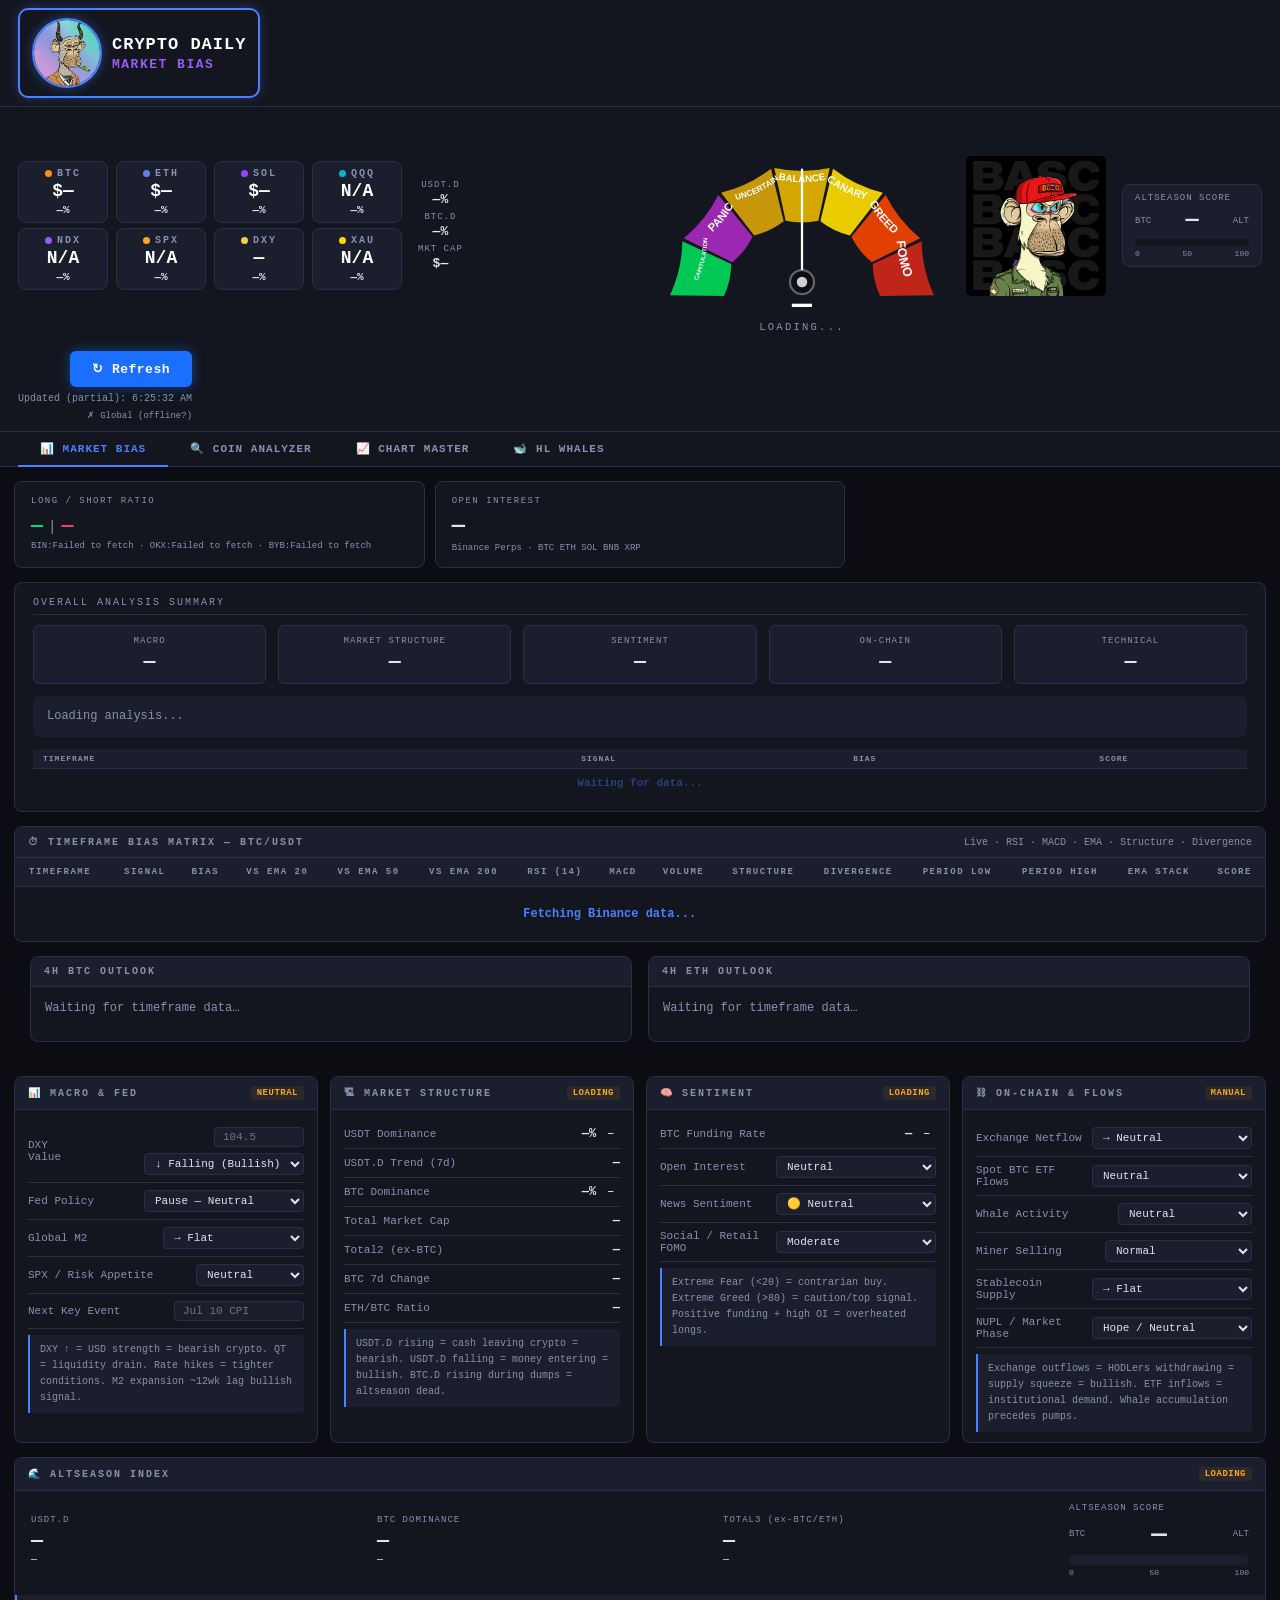
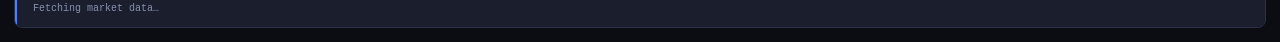
==== commit ab8a3639: "Add compact altseason score widget to header next to F&G gauge Co-Authored-By: Claude Sonnet 4.6 <no" ====
--- a/index.html
+++ b/index.html
@@ -573,7 +573,25 @@
     </div>
   </div>
 
-<div style="display:flex;flex-direction:column;gap:6px;align-items:flex-end">
+<!-- ALTSEASON SCORE (compact header widget) -->
+  <div style="flex-shrink:0;min-width:140px;background:var(--surface2);border:1px solid var(--border);border-radius:8px;padding:8px 12px">
+    <div style="font-size:9px;color:var(--dim);letter-spacing:1px;margin-bottom:5px">ALTSEASON SCORE</div>
+    <div style="display:flex;justify-content:space-between;align-items:center;margin-bottom:6px">
+      <span style="font-size:9px;color:var(--dim)">BTC</span>
+      <span style="font-size:22px;font-weight:700" id="h-alt-score">—</span>
+      <span style="font-size:9px;color:var(--dim)">ALT</span>
+    </div>
+    <div style="height:7px;background:var(--surface);border-radius:4px;overflow:hidden">
+      <div id="h-alt-bar" style="height:100%;width:0%;background:var(--accent);border-radius:4px;transition:width .6s ease"></div>
+    </div>
+    <div style="display:flex;justify-content:space-between;margin-top:3px">
+      <span style="font-size:8px;color:var(--dim)">0</span>
+      <span style="font-size:8px;color:var(--dim)">50</span>
+      <span style="font-size:8px;color:var(--dim)">100</span>
+    </div>
+  </div>
+
+  <div style="display:flex;flex-direction:column;gap:6px;align-items:flex-end">
     <button class="refresh-btn" onclick="refreshAll()">↻ Refresh</button>
     <div class="last-upd" id="last-upd">Not loaded</div>
     <div id="api-status" style="font-size:9px;color:var(--dim);text-align:right"></div>
@@ -1758,6 +1776,10 @@
   el('alt-score').style.color=barCol;
   el('alt-bar').style.width=score+'%';
   el('alt-bar').style.background=barCol;
+  el('h-alt-score').textContent=score;
+  el('h-alt-score').style.color=barCol;
+  el('h-alt-bar').style.width=score+'%';
+  el('h-alt-bar').style.background=barCol;
 
   setSignalEl('sig-altseason',sigCls,label);
 
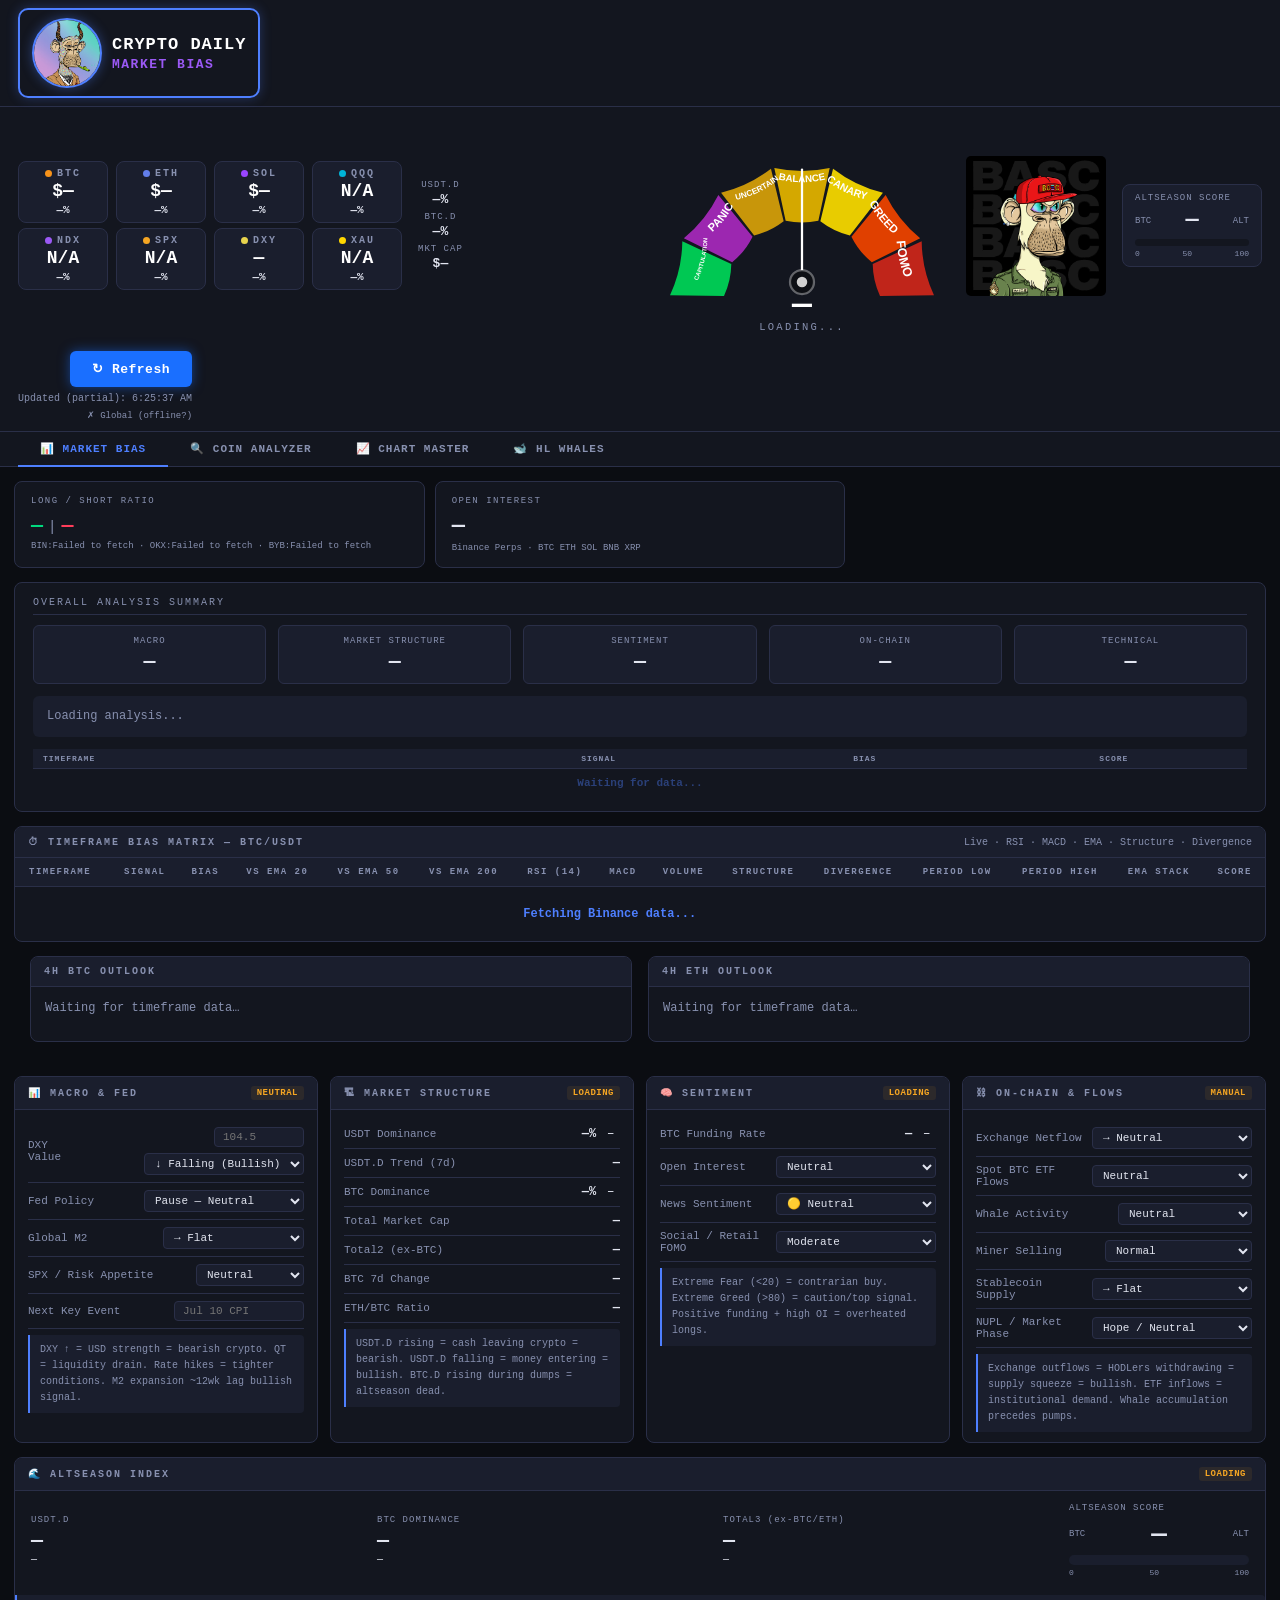
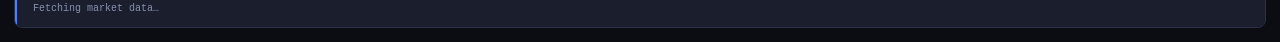
==== commit 38349d58: "Fix coin-sticky-zone offset so brand bar stays visible on Coin Analyzer tab Co-Authored-By: Claude S" ====
--- a/index.html
+++ b/index.html
@@ -2541,10 +2541,9 @@
 }
 
 function setCoinSearchStickyTop() {
-  const hdr = document.querySelector('header');
-  const tb  = document.querySelector('.tab-bar');
-  const sz  = document.getElementById('coin-sticky-zone');
-  if (hdr && tb && sz) sz.style.top = (hdr.offsetHeight + tb.offsetHeight) + 'px';
+  const brand = document.querySelector('.brand-sticky');
+  const sz    = document.getElementById('coin-sticky-zone');
+  if (brand && sz) sz.style.top = brand.offsetHeight + 'px';
 }
 window.addEventListener('resize', setCoinSearchStickyTop);
 setTimeout(setCoinSearchStickyTop, 200);
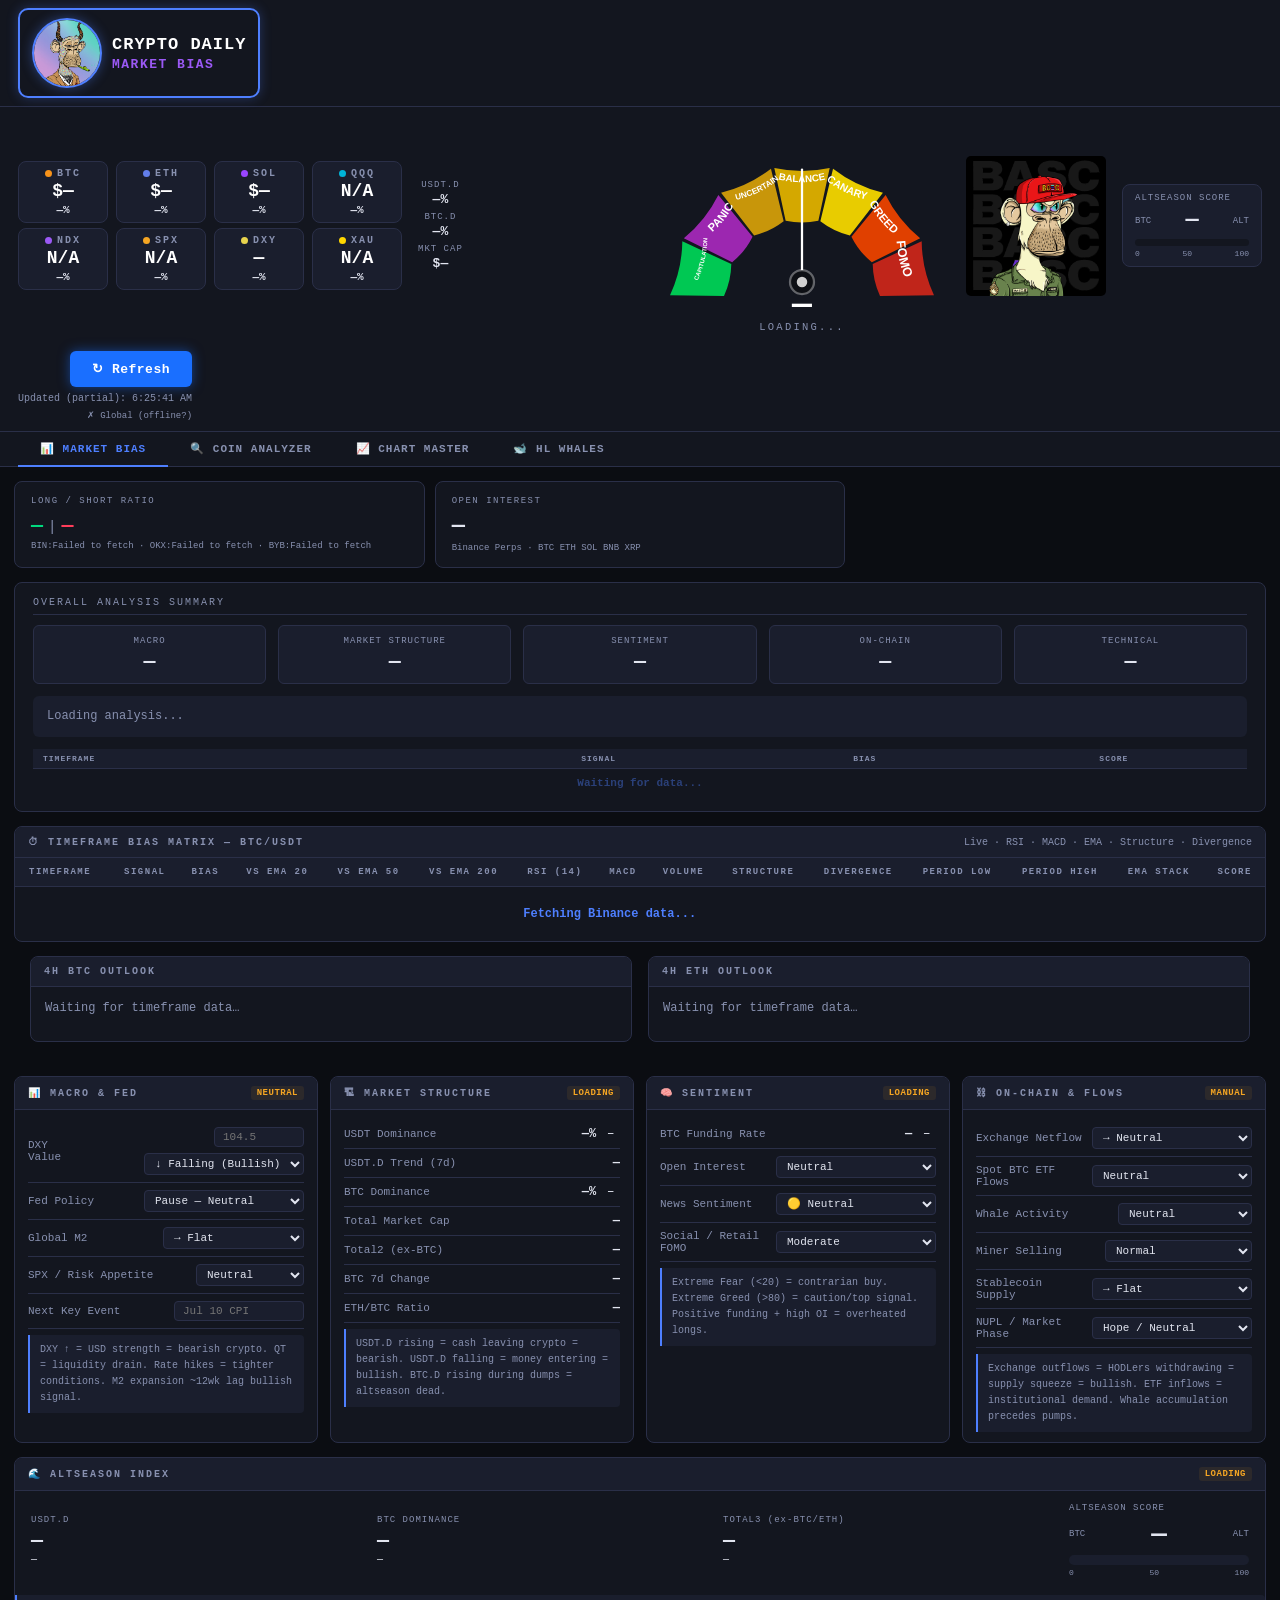
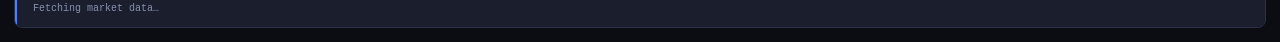
==== commit abdffa9a: "Change brand subtitle to 'Coin Analysis' on Coin Analyzer tab Co-Authored-By: Claude Sonnet 4.6 <nor" ====
--- a/index.html
+++ b/index.html
@@ -2537,6 +2537,8 @@
   document.querySelectorAll('.tab').forEach(t => t.classList.remove('tab-active'));
   document.getElementById('page-' + name).classList.add('active');
   el.classList.add('tab-active');
+  const brandSub = document.querySelector('.brand-sub');
+  if (brandSub) brandSub.textContent = name === 'coin' ? 'Coin Analysis' : 'Market Bias';
   setCoinSearchStickyTop();
 }
 
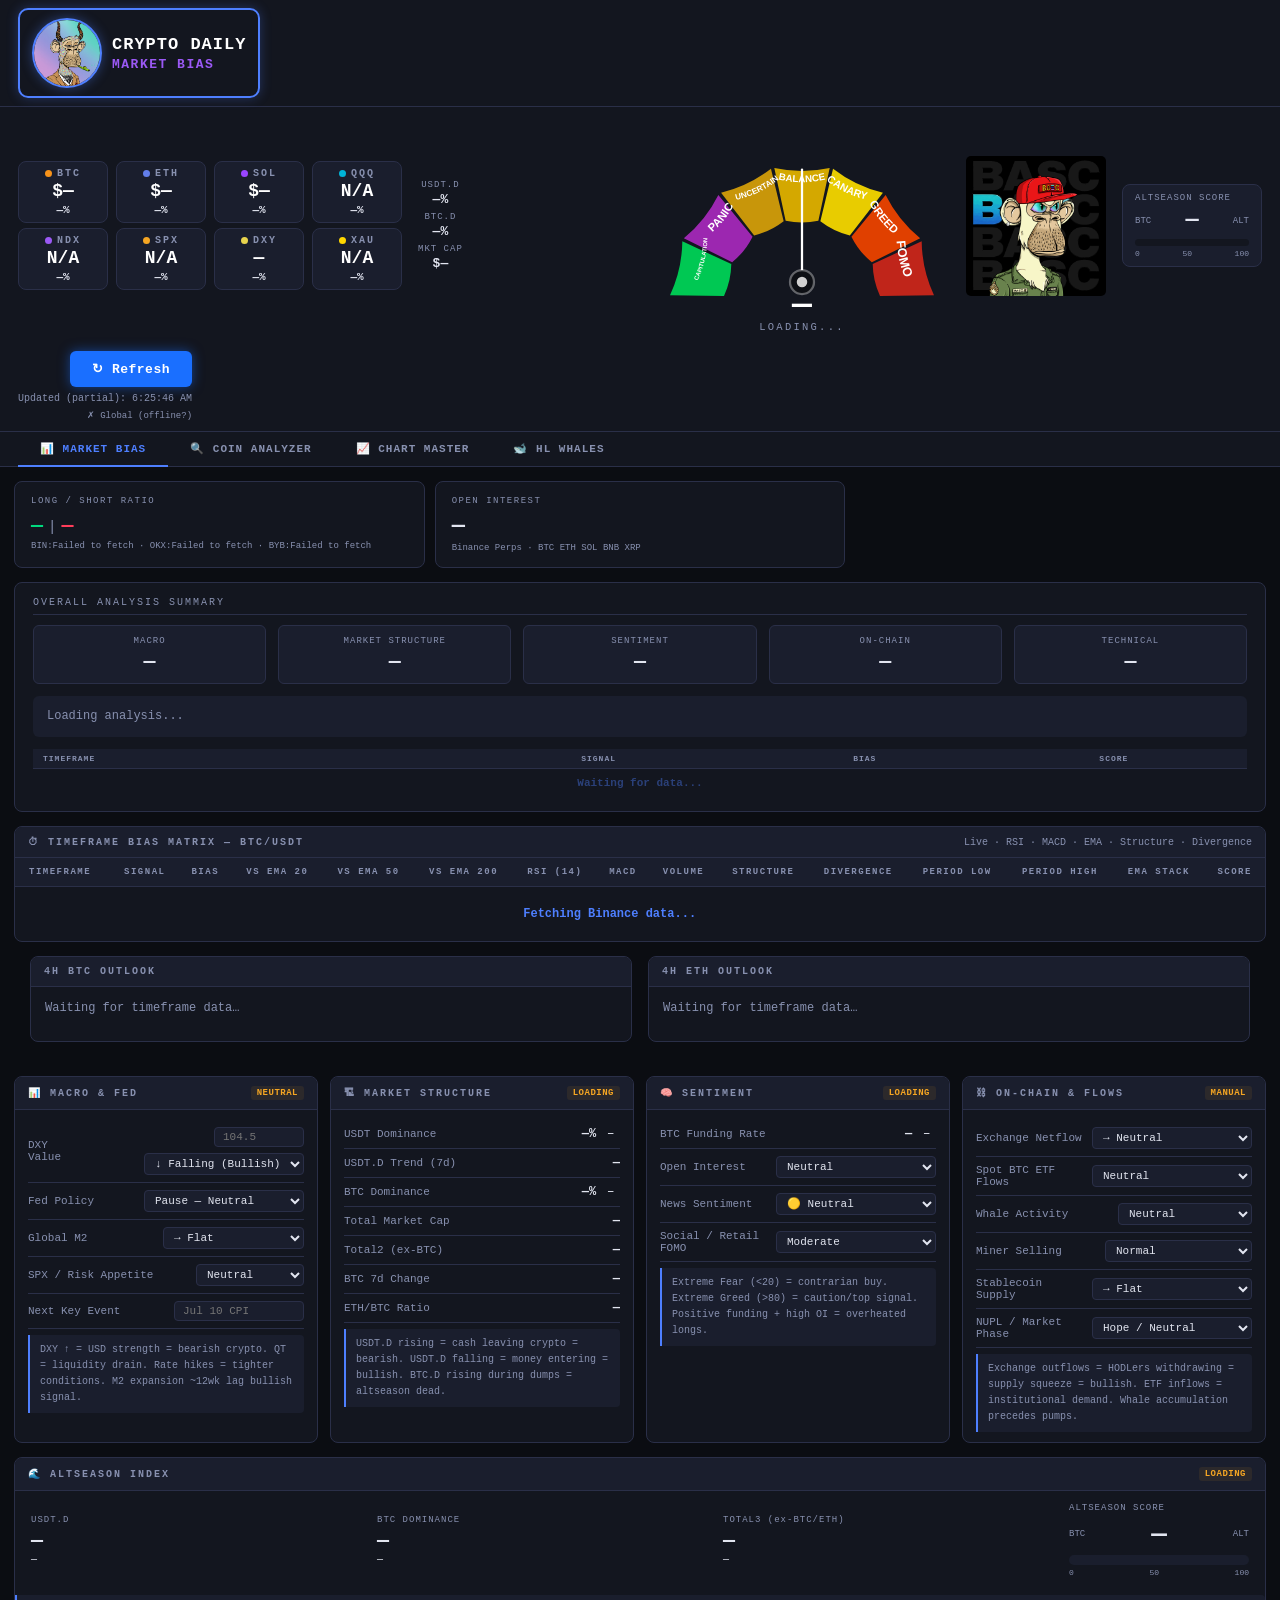
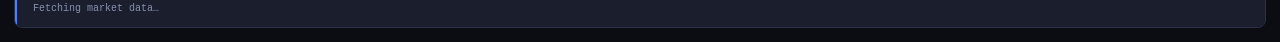
==== commit f73c686a: "Update index.html" ====
--- a/index.html
+++ b/index.html
@@ -227,7 +227,7 @@
 @media(max-width:600px){.mm-bar{grid-template-columns:1fr}}
 
 /* ── TABS ─────────────────────────────────────────────── */
-.tab-bar{background:var(--surface);border-bottom:1px solid var(--border);padding:0 18px;display:flex}
+.tab-bar{background:var(--surface);border-bottom:1px solid var(--border);padding:0 18px;display:flex;position:sticky;z-index:95}
 .tab{padding:10px 22px;font-size:11px;font-weight:700;letter-spacing:1px;cursor:pointer;border-bottom:2px solid transparent;margin-bottom:-1px;transition:all .15s;color:var(--dim);text-transform:uppercase;user-select:none}
 .tab:hover{color:var(--text)}
 .tab-active{color:var(--accent);border-bottom-color:var(--accent)}
@@ -264,6 +264,12 @@
 .coin-links{display:flex;gap:6px;flex-wrap:wrap;margin-top:10px}
 .clink{display:inline-flex;align-items:center;gap:4px;padding:4px 10px;border-radius:4px;border:1px solid var(--border);background:var(--surface2);color:var(--dim);font-size:10px;font-weight:700;letter-spacing:.5px;text-decoration:none;transition:all .15s;white-space:nowrap}
 .clink:hover{border-color:var(--accent);color:var(--accent)}
+
+/* Compact sizing for sticky identity bar */
+#coin-id-full .coin-logo{width:50px;height:50px}
+#coin-id-full .coin-name{font-size:16px}
+#coin-id-full .coin-sym{font-size:10px}
+#coin-id-full .coin-rank-badge{font-size:9px;padding:1px 6px}
 
 /* ── MARKET DATA GRID ─────────────────────────────────── */
 .mdata-grid{display:grid;grid-template-columns:repeat(4,1fr);gap:12px}
@@ -2297,7 +2303,7 @@
   paras.push(score4h >= 3 ? bullMsg : score4h >= 1 ? slBullMsg : score4h <= -3 ? bearMsg : score4h <= -1 ? slBearMsg : neutMsg);
 
   textEl.className = '';
-  textEl.innerHTML = paras.map(t => `<p style="margin-bottom:13px;line-height:1.85;font-size:12px;color:var(--dim)">${t}</p>`).join('');
+  textEl.innerHTML = paras.map(t => `<p style="margin-bottom:13px;line-height:1.85;font-size:12px;color:var(--text)">${t}</p>`).join('');
 
   if (!levelsEl) return;
   const rows = [
@@ -2543,9 +2549,13 @@
 }
 
 function setCoinSearchStickyTop() {
-  const brand = document.querySelector('.brand-sticky');
-  const sz    = document.getElementById('coin-sticky-zone');
-  if (brand && sz) sz.style.top = brand.offsetHeight + 'px';
+  const brand  = document.querySelector('.brand-sticky');
+  const tabBar = document.querySelector('.tab-bar');
+  const sz     = document.getElementById('coin-sticky-zone');
+  if (!brand) return;
+  const brandH = brand.offsetHeight;
+  if (tabBar) tabBar.style.top = brandH + 'px';
+  if (sz) sz.style.top = (brandH + (tabBar ? tabBar.offsetHeight : 0)) + 'px';
 }
 window.addEventListener('resize', setCoinSearchStickyTop);
 setTimeout(setCoinSearchStickyTop, 200);
@@ -2554,15 +2564,13 @@
 let _lastScrollY = 0;
 let _lastCoinSym = '';
 window.addEventListener('scroll', () => {
-  // On mobile the virtual keyboard triggers scroll events — never hide the search bar
-  if (window.innerWidth <= 768) return;
   const page = document.getElementById('page-coin');
   if (!page || !page.classList.contains('active')) return;
   const bar = document.getElementById('coin-search-bar');
   if (!bar) return;
   const y = window.scrollY;
-  if (y > _lastScrollY && y > 80) bar.classList.add('search-hidden');
-  else bar.classList.remove('search-hidden');
+  if (y > _lastScrollY && y > 100) bar.classList.add('search-hidden');
+  else if (y < _lastScrollY) bar.classList.remove('search-hidden');
   _lastScrollY = y;
 }, {passive:true});
 
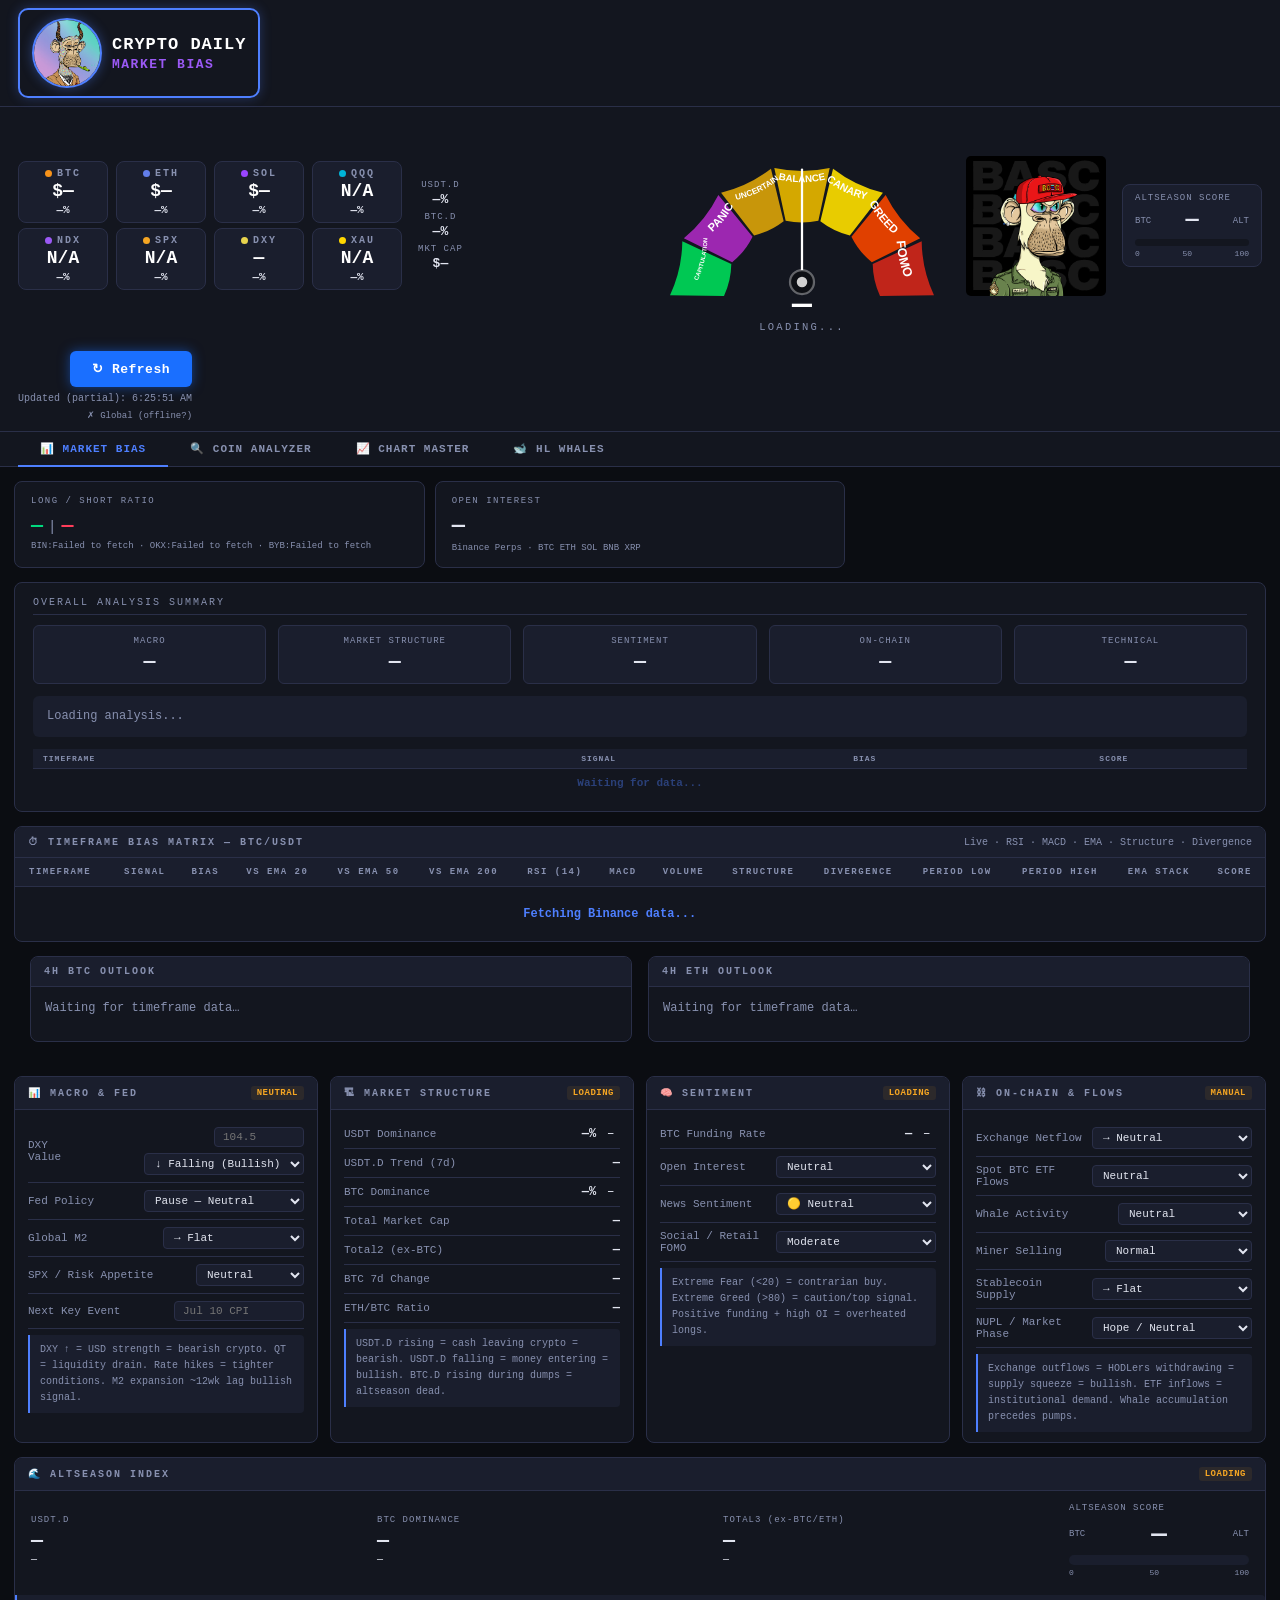
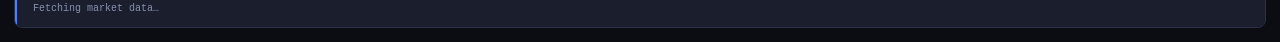
==== commit 7406d9b1: "Hide price/F&G header when Coin Analyzer tab is active Co-Authored-By: Claude Sonnet 4.6 <noreply@an" ====
--- a/index.html
+++ b/index.html
@@ -2545,6 +2545,8 @@
   el.classList.add('tab-active');
   const brandSub = document.querySelector('.brand-sub');
   if (brandSub) brandSub.textContent = name === 'coin' ? 'Coin Analysis' : 'Market Bias';
+  const hdr = document.querySelector('header');
+  if (hdr) hdr.style.display = name === 'coin' ? 'none' : '';
   setCoinSearchStickyTop();
 }
 
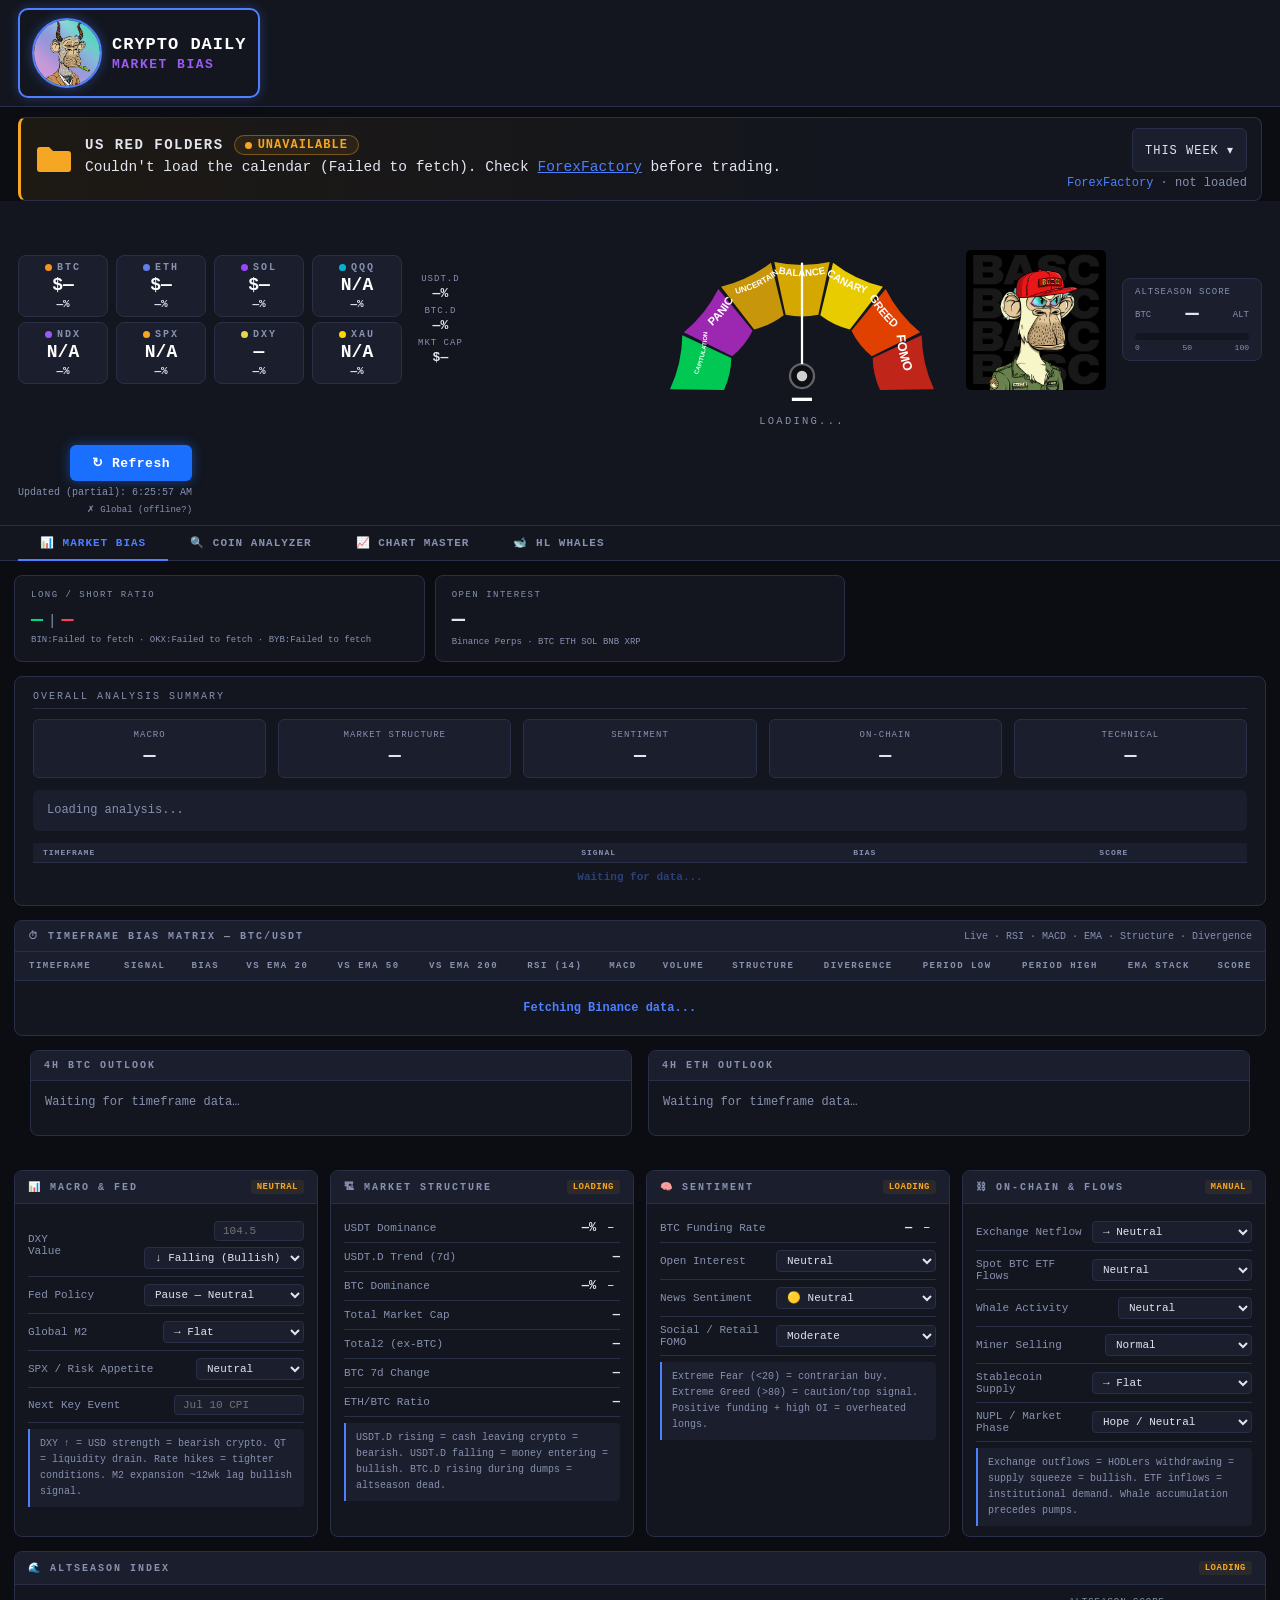
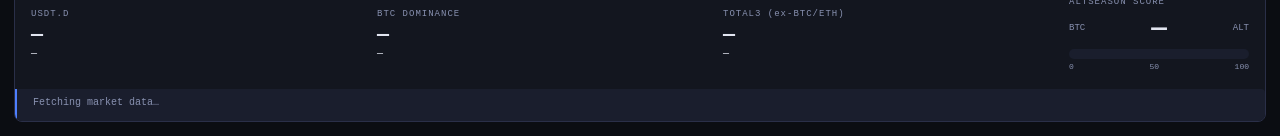
==== commit 2a57e03b: "Market Bias: US red-folder banner (ForexFactory high-impact USD events) GitHub Action caches the FF " ====
--- a/index.html
+++ b/index.html
@@ -441,6 +441,49 @@
 .fmb-pos{background:rgba(255,61,90,.12);color:var(--bear);border:1px solid rgba(255,61,90,.3)}
 .fmb-neg{background:rgba(0,217,126,.12);color:var(--bull);border:1px solid rgba(0,217,126,.3)}
 .fmb-neu{background:var(--surface);color:var(--dim);border:1px solid var(--border)}
+
+/* ── US RED FOLDERS (ForexFactory) ─────────────────────── */
+.rf-bar{margin:10px 18px 0;background:var(--surface);border:1px solid var(--border);border-left:3px solid var(--dim);border-radius:8px;padding:10px 14px;display:flex;align-items:center;gap:12px;flex-wrap:wrap}
+.rf-bar.rf-red{border-color:rgba(255,61,90,.45);border-left-color:var(--bear);background:linear-gradient(90deg,var(--bear-bg),var(--surface) 70%)}
+.rf-bar.rf-done,.rf-bar.rf-warn{border-left-color:var(--neutral);background:linear-gradient(90deg,var(--neutral-bg),var(--surface) 70%)}
+.rf-bar.rf-clear{border-left-color:var(--bull);background:linear-gradient(90deg,var(--bull-bg),var(--surface) 70%)}
+.rf-icon{width:38px;height:30px;flex-shrink:0}
+.rf-main{flex:1;min-width:0}
+.rf-head{display:flex;align-items:center;gap:10px;flex-wrap:wrap}
+.rf-title{font-size:14px;font-weight:700;letter-spacing:1.5px;text-transform:uppercase;color:var(--white)}
+.rf-pill{display:inline-flex;align-items:center;gap:6px;font-size:12px;font-weight:700;letter-spacing:1px;text-transform:uppercase;padding:2px 10px;border-radius:999px;border:1px solid}
+.rf-pill::before{content:'';width:7px;height:7px;border-radius:50%;background:currentColor}
+.rf-pill.p-bear{color:var(--bear);background:var(--bear-bg);border-color:rgba(255,61,90,.4)}
+.rf-pill.p-bull{color:var(--bull);background:var(--bull-bg);border-color:rgba(0,217,126,.4)}
+.rf-pill.p-neu{color:var(--neutral);background:var(--neutral-bg);border-color:rgba(245,166,35,.4)}
+.rf-red .rf-pill.p-bear::before{animation:rfPulse 1.6s ease-in-out infinite}
+@keyframes rfPulse{50%{opacity:.25}}
+.rf-msg{font-size:14.5px;color:var(--text);margin-top:4px}
+.rf-msg a{color:var(--accent)}
+.rf-events{display:flex;flex-wrap:wrap;gap:6px;margin-top:8px}
+.rf-ev{display:inline-flex;align-items:baseline;gap:8px;background:var(--surface2);border:1px solid var(--border);border-radius:6px;padding:4px 10px;font-size:13px;font-variant-numeric:tabular-nums;min-width:0}
+.rf-ev b{color:var(--white);font-weight:700}
+.rf-ev .rf-t{color:var(--dim)}
+.rf-ev .rf-cd{color:var(--bear);font-weight:700}
+.rf-ev.rf-past{opacity:.6}
+.rf-ev.rf-past .rf-cd{color:var(--dim);font-weight:400}
+.rf-side{display:flex;flex-direction:column;align-items:flex-end;gap:4px;flex-shrink:0}
+.rf-week-btn{background:var(--surface2);border:1px solid var(--border);color:var(--text);font-family:var(--mono);font-size:12px;letter-spacing:1px;text-transform:uppercase;border-radius:6px;padding:0 12px;min-height:44px;cursor:pointer;white-space:nowrap}
+.rf-week-btn:hover{border-color:var(--accent)}
+.rf-stamp{font-size:12px;color:var(--dim);text-align:right}
+.rf-stamp a{color:var(--accent);text-decoration:none}
+.rf-week{flex-basis:100%;display:none;border-top:1px solid var(--border);padding-top:8px}
+.rf-week.open{display:block}
+.rf-week-row{display:flex;gap:10px;font-size:13px;padding:3px 0;font-variant-numeric:tabular-nums}
+.rf-week-row .d{color:var(--dim);flex-shrink:0;width:150px;white-space:nowrap}
+.rf-week-row.today .d{color:var(--neutral)}
+.rf-week-row.gone{opacity:.5}
+@media(max-width:600px){
+  .rf-bar{margin:8px 10px 0;padding:10px 12px}
+  .rf-icon{display:none}
+  .rf-side{flex-direction:row;align-items:center;justify-content:space-between;width:100%}
+  .rf-stamp{text-align:left}
+}
 </style>
 </head>
 <body>
@@ -454,6 +497,24 @@
       <div class="brand-sub">Market Bias</div>
     </div>
   </div>
+</div>
+
+<!-- ═══════════════════════ US RED FOLDERS (ForexFactory) ═══════════════════════ -->
+<div class="rf-bar" id="rf-bar" role="status" aria-live="polite">
+  <svg class="rf-icon" viewBox="0 0 38 30" aria-hidden="true"><path id="rf-folder" d="M2 6a3 3 0 0 1 3-3h9l4 4h15a3 3 0 0 1 3 3v15a3 3 0 0 1-3 3H5a3 3 0 0 1-3-3z" fill="#8891b0"/></svg>
+  <div class="rf-main">
+    <div class="rf-head">
+      <span class="rf-title">US Red Folders</span>
+      <span class="rf-pill p-neu" id="rf-pill">Loading</span>
+    </div>
+    <div class="rf-msg" id="rf-msg">Checking the ForexFactory calendar…</div>
+    <div class="rf-events" id="rf-events"></div>
+  </div>
+  <div class="rf-side">
+    <button class="rf-week-btn" id="rf-week-btn" onclick="rfToggleWeek()" aria-expanded="false">This week ▾</button>
+    <div class="rf-stamp" id="rf-stamp"><a href="https://www.forexfactory.com/calendar" target="_blank" rel="noopener">ForexFactory</a></div>
+  </div>
+  <div class="rf-week" id="rf-week"></div>
 </div>
 
 <!-- ═══════════════════════ HEADER ═══════════════════════ -->
@@ -2450,6 +2511,7 @@
 async function refreshAll() {
   document.getElementById('last-upd').textContent='Refreshing…';
   setStatus('');
+  loadRedFolders();
   const TF_IDS=TFS.map(t=>t.id);
   const tfResults={};
   let loadedTFs=0;
@@ -3496,6 +3558,111 @@
   document.body.prepend(warn);
 }
 
+// ─── US RED FOLDERS (ForexFactory high-impact USD events) ───
+// FF's feed has no CORS header, so a GitHub Action caches it every 3h on the ff-data branch.
+const RF_URL = 'https://raw.githubusercontent.com/MRUFOLEGEND/mr-ufo-crypto-daily/ff-data/ff-calendar.json';
+let RF = null;
+const rfEsc = s => String(s).replace(/[&<>"']/g, c => ({'&':'&amp;','<':'&lt;','>':'&gt;','"':'&quot;',"'":'&#39;'}[c]));
+const rfSameDay = (a, b) => a.toDateString() === b.toDateString();
+const rfTime = d => d.toLocaleTimeString([], {hour:'2-digit', minute:'2-digit', hour12:false});
+const rfDay = d => d.toLocaleDateString('en-GB', {weekday:'short', day:'numeric', month:'short'});
+function rfIn(ms) {
+  const m = Math.round(ms / 60000), d = Math.floor(m / 1440), h = Math.floor(m % 1440 / 60);
+  return d ? `in ${d}d ${h}h` : h ? `in ${h}h ${m % 60}m` : `in ${m}m`;
+}
+
+async function loadRedFolders() {
+  try {
+    const r = await fetch(RF_URL, {cache:'no-store'});
+    if (!r.ok) throw new Error('HTTP ' + r.status);
+    const j = await r.json();
+    if (!Array.isArray(j.events)) throw new Error('bad feed');
+    RF = {
+      fetched: new Date(j.fetched),
+      events: j.events.filter(e => e.country === 'USD' && (e.impact === 'High' || e.impact === 'Holiday'))
+                      .map(e => ({...e, t: new Date(e.date)})).sort((a, b) => a.t - b.t)
+    };
+  } catch (e) {
+    console.warn('red folders', e);
+    RF = RF ? {...RF, err: e.message} : {err: e.message};
+  }
+  rfRender();
+}
+
+function rfRender() {
+  const bar = document.getElementById('rf-bar');
+  if (!bar || !RF) return;
+  const pill = document.getElementById('rf-pill'), msg = document.getElementById('rf-msg'),
+        evBox = document.getElementById('rf-events'), stamp = document.getElementById('rf-stamp'),
+        week = document.getElementById('rf-week'), folder = document.getElementById('rf-folder');
+  const setState = (cls, pillCls, pillTxt, color) => {
+    bar.className = 'rf-bar ' + cls; pill.className = 'rf-pill ' + pillCls; pill.textContent = pillTxt; folder.setAttribute('fill', color);
+  };
+  const ffLink = '<a href="https://www.forexfactory.com/calendar" target="_blank" rel="noopener">ForexFactory</a>';
+
+  if (!RF.events) {
+    setState('rf-warn', 'p-neu', 'Unavailable', '#f5a623');
+    msg.innerHTML = `Couldn't load the calendar (${rfEsc(RF.err)}). Check ${ffLink} before trading.`;
+    evBox.innerHTML = ''; week.innerHTML = '';
+    stamp.innerHTML = ffLink + ' · not loaded';
+    return;
+  }
+
+  const now = new Date();
+  const high = RF.events.filter(e => e.impact === 'High');
+  const today = high.filter(e => rfSameDay(e.t, now));
+  const live = today.filter(e => now - e.t < 60 * 60000);   // upcoming, or released < 1h ago
+  const next = high.find(e => e.t > now);
+  const holiday = RF.events.find(e => e.impact === 'Holiday' && rfSameDay(e.t, now));
+  const names = list => [...new Set(list.map(e => e.title))].map(rfEsc).join(', ');
+
+  if (live.length) {
+    setState('rf-red', 'p-bear', 'Volatility warning', '#ff3d5a');
+    msg.innerHTML = `Warning: volatility expected around <b>${names(today)}</b>. Wider wicks, fake breakouts, spreads blow out. Size down or wait.`;
+  } else if (today.length) {
+    setState('rf-done', 'p-neu', 'Released', '#f5a623');
+    msg.innerHTML = `Today's red folders are out (<b>${names(today)}</b>). Volatility can linger for a few hours.`;
+  } else {
+    setState('rf-clear', 'p-bull', 'Clear', '#00d97e');
+    msg.innerHTML = 'No red folders today. ' + (next
+      ? `Next: <b>${rfEsc(next.title)}</b> · ${rfDay(next.t)} ${rfTime(next.t)} (${rfIn(next.t - now)})`
+      : 'None left this week.');
+  }
+  if (holiday) msg.innerHTML += ` <span style="color:var(--neutral)">US holiday (${rfEsc(holiday.title)}): thin liquidity.</span>`;
+
+  evBox.innerHTML = today.map(e => {
+    const ms = e.t - now, past = ms < -5 * 60000;
+    const cd = ms > 0 ? rfIn(ms) : past ? 'released' : 'now';
+    return `<span class="rf-ev${past ? ' rf-past' : ''}"><b>${rfEsc(e.title)}</b><span class="rf-t">${rfTime(e.t)}</span><span class="rf-cd">${cd}</span></span>`;
+  }).join('');
+
+  week.innerHTML = RF.events.length
+    ? RF.events.map(e => `<div class="rf-week-row${rfSameDay(e.t, now) ? ' today' : ''}${e.t < now && !rfSameDay(e.t, now) ? ' gone' : ''}">
+        <span class="d">${rfDay(e.t)} ${e.impact === 'Holiday' ? 'all day' : rfTime(e.t)}</span><span>${e.impact === 'Holiday' ? '🏦 ' : '🔴 '}${rfEsc(e.title)}</span></div>`).join('')
+    : '<div class="rf-week-row">No US red folders this week.</div>';
+
+  const ageH = (now - RF.fetched) / 3600000;
+  stamp.innerHTML = `${ffLink} · feed ${RF.fetched.toISOString().slice(11, 16)} UTC` +
+    (RF.err ? ' · <span style="color:var(--neutral)">refresh failed</span>' : ageH > 12 ? ' · <span style="color:var(--neutral)">stale</span>' : '') +
+    '<br>times = your local time';
+
+  // Pre-fill the Macro "Key event" box with the next red folder, unless typed by hand
+  const ke = document.getElementById('key-event');
+  if (ke && next && (!ke.value || ke.dataset.rfAuto)) {
+    ke.value = `${rfDay(next.t).split(' ')[0]} ${next.title}`; ke.dataset.rfAuto = '1';
+    if (!ke.dataset.rfHooked) { ke.dataset.rfHooked = '1'; ke.addEventListener('input', () => delete ke.dataset.rfAuto); }
+  }
+}
+
+function rfToggleWeek() {
+  const w = document.getElementById('rf-week'), b = document.getElementById('rf-week-btn');
+  const open = w.classList.toggle('open');
+  b.textContent = open ? 'This week ▴' : 'This week ▾';
+  b.setAttribute('aria-expanded', open);
+}
+
+setInterval(rfRender, 30 * 1000);   // keep countdowns / state current
+
 // Auto-refresh every 5 min
 setInterval(refreshAll, 5*60*1000);
 refreshAll();
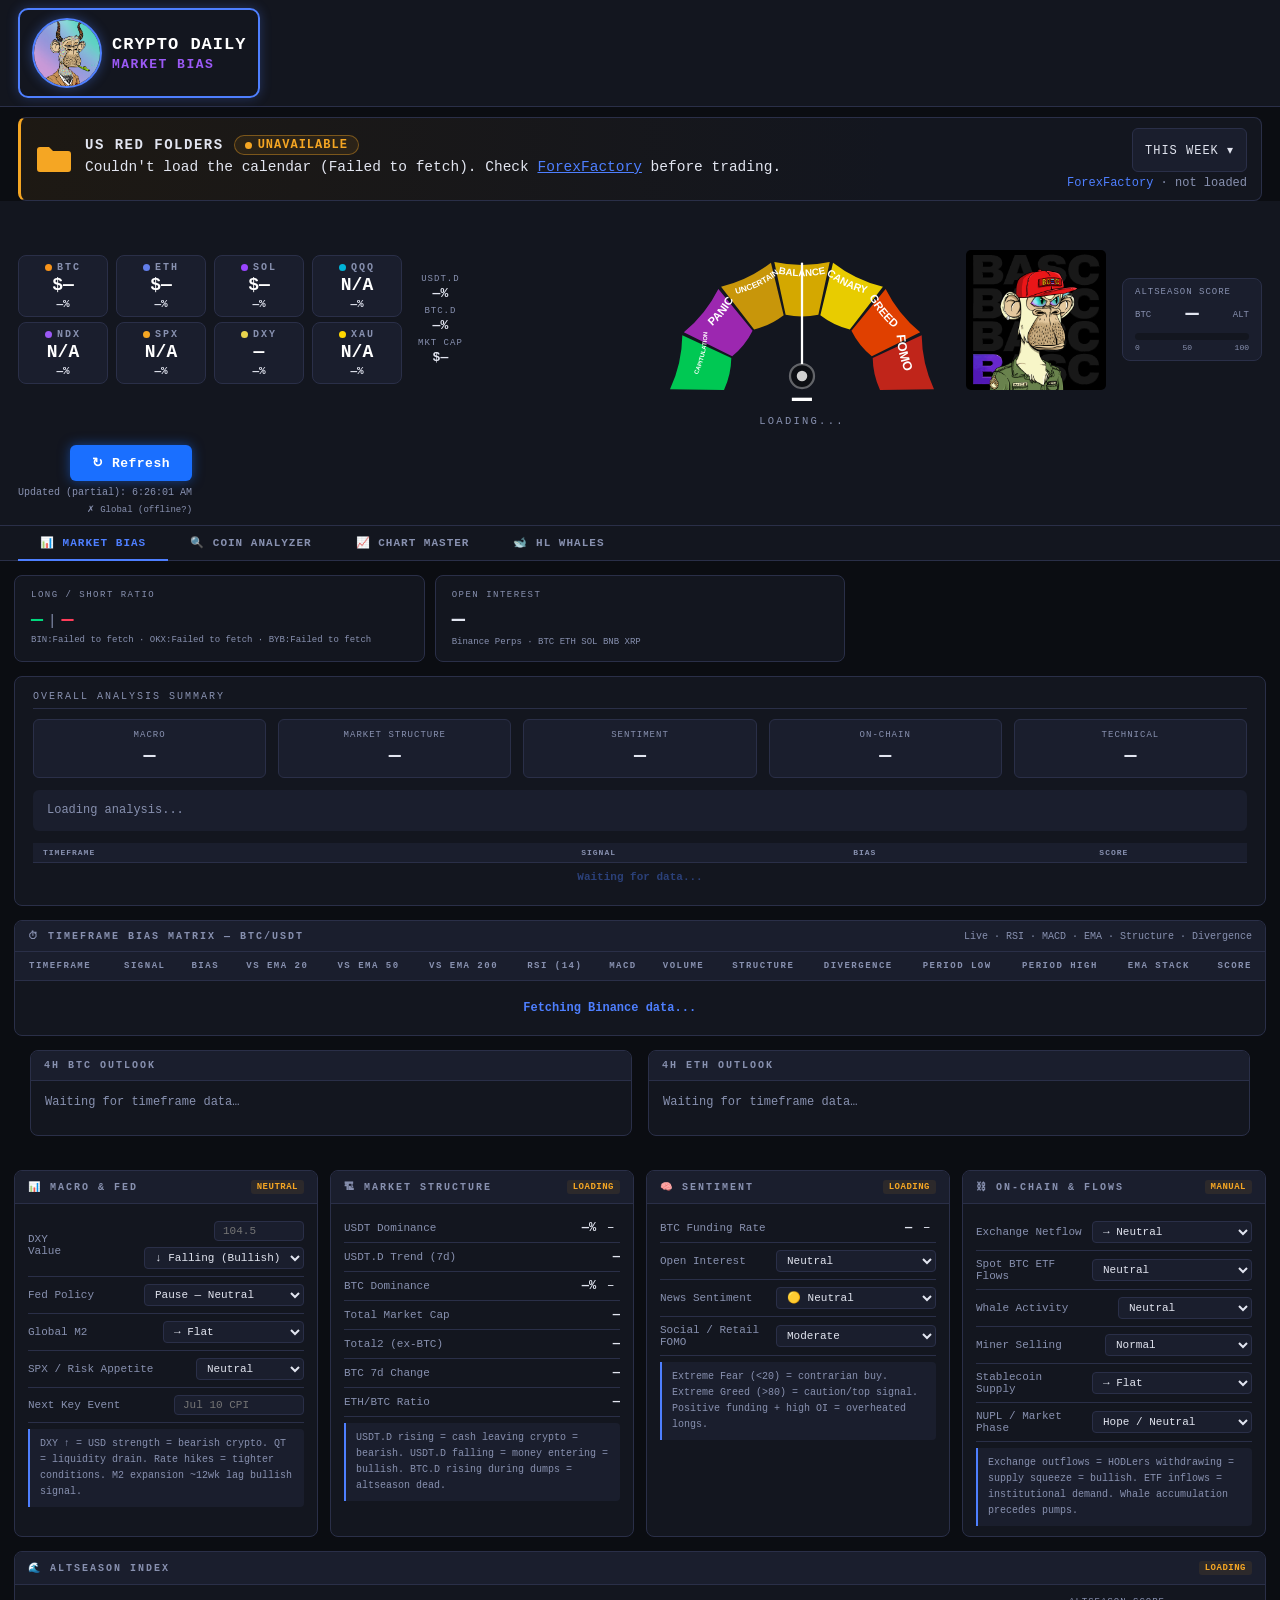
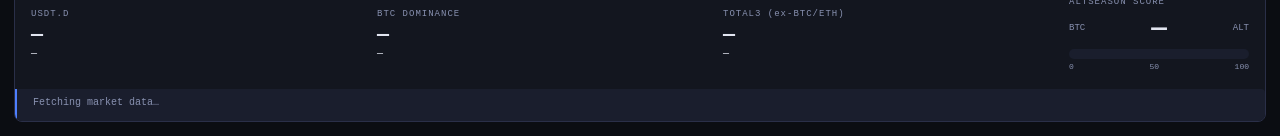
==== commit 1081c584: "Coin Analyser: timeframe stats for coins not on Binance Fallback chain Binance -> Bybit -> OKX -> Ga" ====
--- a/index.html
+++ b/index.html
@@ -2641,6 +2641,141 @@
 // ─── COIN ANALYZER ────────────────────────────────────────
 let coinTfResults = {};
 const coinTfSt = {};
+let _coinExchange = 'binance'; // 'binance' | 'bybit' | 'okx' | 'gate' | 'bitget' | 'dex'
+let _coinDexPool = null;        // {net, addr, name, dex} when _coinExchange === 'dex'
+let _coinQuote = 'USDT';
+const EX_NAMES = {binance:'Binance',bybit:'Bybit',okx:'OKX',gate:'Gate.io',bitget:'Bitget',dex:'DEX'};
+function coinExName() {
+  if (_coinExchange === 'dex' && _coinDexPool) return `DEX (${_coinDexPool.dex} · ${_coinDexPool.net})`;
+  return EX_NAMES[_coinExchange] || 'Binance';
+}
+
+// Interval mappings per exchange (Binance id → exchange-specific string)
+const BYBIT_IV  = {'1w':'W','1d':'D','4h':'240','1h':'60','15m':'15','5m':'5','1m':'1'};
+const OKX_IV    = {'1w':'1W','1d':'1D','4h':'4H','1h':'1H','15m':'15m','5m':'5m','1m':'1m'};
+const GATE_IV   = {'1w':'7d','1d':'1d','4h':'4h','1h':'1h','15m':'15m','5m':'5m','1m':'1m'};
+const BITGET_IV = {'1w':'1week','1d':'1day','4h':'4h','1h':'1h','15m':'15min','5m':'5min','1m':'1min'};
+// GeckoTerminal (DEX) — free tier is heavily rate-limited, so only 4 base series are
+// fetched (1d, 1h, 5m, 1m) and the others are built from them.
+const GT_BASE   = 'https://api.geckoterminal.com/api/v2';
+const DEX_BASES = {d1:['day',1], h1:['hour',1], m5:['minute',5], m1:['minute',1]};
+const DEX_H = 3600e3, DEX_D = 24*DEX_H;
+// interval → [base series, resample bucket ms (0 = none), bucket offset ms]
+const DEX_PLAN  = {'1w':['d1',7*DEX_D,4*DEX_D],'1d':['d1',0],'4h':['h1',4*DEX_H,0],'1h':['h1',0],
+                   '15m':['m5',15*60e3,0],'5m':['m5',0],'1m':['m1',0]};
+let _dexCache = {};
+let _dexQueue = Promise.resolve();
+
+function resampleOHLCV(list, size, offset=0) {
+  const out = [];
+  for (const k of list) {
+    const b = Math.floor((k[0] + offset) / size) * size - offset;
+    const last = out[out.length - 1];
+    if (last && last[0] === b) {
+      last[2] = Math.max(last[2], +k[2]); last[3] = Math.min(last[3], +k[3]);
+      last[4] = +k[4]; last[5] += +k[5];
+    } else out.push([b, +k[1], +k[2], +k[3], +k[4], +k[5]]);
+  }
+  return out;
+}
+
+// One GeckoTerminal OHLCV series per pool, fetched one at a time with retry on rate limit
+function dexBase(key) {
+  const p = _coinDexPool;
+  const ck = p.net + p.addr + key;
+  if (_dexCache[ck]) return _dexCache[ck];
+  const [tf, agg] = DEX_BASES[key];
+  const url = `${GT_BASE}/networks/${p.net}/pools/${p.addr}/ohlcv/${tf}?aggregate=${agg}&limit=1000&currency=usd&token=base`;
+  const job = _dexQueue.then(async () => {
+    for (const wait of [0, 3000, 7000, 15000]) {
+      if (wait) await new Promise(r => setTimeout(r, wait));
+      try {
+        const data = await apiFetch(url, 10000);
+        const raw = (data?.data?.attributes?.ohlcv_list || []).slice().reverse(); // → oldest-first
+        return raw.map(k => [k[0]*1000, +k[1], +k[2], +k[3], +k[4], +k[5]]);     // volume in USD
+      } catch(e) {}
+    }
+    throw new Error('DEX data rate-limited');
+  });
+  _dexQueue = job.catch(() => {});
+  _dexCache[ck] = job;
+  job.catch(() => { delete _dexCache[ck]; });
+  return job;
+}
+
+// Find the most liquid DEX pool for a coin via its contract address(es) on CoinGecko
+async function findDexPool(coin) {
+  const addrs = Object.values(coin.platforms || {}).filter(a => a && a.length > 20);
+  for (const addr of addrs.slice(0, 3)) {
+    try {
+      const r = await apiFetch(`${GT_BASE}/search/pools?query=${encodeURIComponent(addr)}`, 8000);
+      const pools = (r?.data || []).filter(p =>
+        (p.relationships?.base_token?.data?.id || '').toLowerCase().endsWith('_' + addr.toLowerCase()));
+      if (!pools.length) continue;
+      pools.sort((a, b) => (+b.attributes?.reserve_in_usd || 0) - (+a.attributes?.reserve_in_usd || 0));
+      const p = pools[0];
+      const net = p.id.split('_')[0];
+      const dex = (p.relationships?.dex?.data?.id || 'dex').replace(/[-_]/g, ' ');
+      return {net, addr: p.attributes.address, name: p.attributes.name || '', dex,
+              liq: +p.attributes.reserve_in_usd || 0};
+    } catch(e) {}
+  }
+  return null;
+}
+
+// OKX uses hyphen notation: BTCUSDT → BTC-USDT
+function toOkxInstId(binanceSym) {
+  return binanceSym.replace(/(USDT|USDC|BTC|ETH)$/, '-$1');
+}
+
+async function fetchCoinKlines(sym, interval, limit) {
+  if (_coinExchange === 'bybit') {
+    const iv = BYBIT_IV[interval] || 'D';
+    const data = await apiFetch(
+      `https://api.bybit.com/v5/market/kline?category=spot&symbol=${sym}&interval=${iv}&limit=${limit}`
+    );
+    const list = data?.result?.list;
+    if (!Array.isArray(list) || !list.length) throw new Error('No Bybit klines');
+    return list.slice().reverse(); // newest-first → oldest-first
+  }
+  if (_coinExchange === 'okx') {
+    const iv = OKX_IV[interval] || '1D';
+    const data = await apiFetch(
+      `https://www.okx.com/api/v5/market/candles?instId=${toOkxInstId(sym)}&bar=${iv}&limit=${limit}`
+    );
+    const list = data?.data;
+    if (!Array.isArray(list) || !list.length) throw new Error('No OKX klines');
+    return list.slice().reverse(); // newest-first → oldest-first; same [ts,o,h,l,c,vol] indices as Binance
+  }
+  if (_coinExchange === 'gate') {
+    const iv = GATE_IV[interval] || '1d';
+    const pair = sym.replace(new RegExp(_coinQuote + '$'), '_' + _coinQuote);
+    const list = await apiFetch(
+      `https://api.gateio.ws/api/v4/spot/candlesticks?currency_pair=${pair}&interval=${iv}&limit=${limit}`
+    );
+    if (!Array.isArray(list) || !list.length) throw new Error('No Gate klines');
+    // Gate: [t, quoteVol, close, high, low, open, baseVol, closed] → [t, o, h, l, c, baseVol]
+    return list.map(k => [+k[0]*1000, k[5], k[3], k[4], k[2], k[6]]);
+  }
+  if (_coinExchange === 'bitget') {
+    const iv = BITGET_IV[interval] || '1day';
+    const data = await apiFetch(
+      `https://api.bitget.com/api/v2/spot/market/candles?symbol=${sym}&granularity=${iv}&limit=${limit}`
+    );
+    const list = data?.data;
+    if (!Array.isArray(list) || !list.length) throw new Error('No Bitget klines');
+    return list; // oldest-first, [ts,o,h,l,c,baseVol,...]
+  }
+  if (_coinExchange === 'dex') {
+    if (!_coinDexPool) throw new Error('No DEX pool');
+    const [base, size, offset] = DEX_PLAN[interval] || DEX_PLAN['1d'];
+    let list = await dexBase(base);
+    if (size) list = resampleOHLCV(list, size, offset);
+    if (!list.length) throw new Error('No DEX klines');
+    return list.slice(-Math.max(limit, 30));
+  }
+  return apiFetch(`${BINANCE}/klines?symbol=${sym}&interval=${interval}&limit=${limit}`);
+}
 
 function setCoinTfState(id, key, val) {
   if (!coinTfSt[id]) coinTfSt[id] = {div:'auto'};
@@ -2663,7 +2798,12 @@
   for (const {id, label} of TFS) {
     const r = results[id];
     const st = coinTfSt[id] || {div:'auto'};
-    if (!r) { html += `<tr><td>${label}</td><td colspan="14" class="loading">No data</td></tr>`; continue; }
+    if (!r) {
+      const msg = !(id in results) ? 'Loading…'
+        : _coinExchange === 'dex' ? 'Not enough DEX history for this timeframe' : 'No data';
+      html += `<tr><td>${label}</td><td colspan="14" class="${id in results ? '' : 'loading'}" style="color:var(--dim)">${msg}</td></tr>`;
+      continue;
+    }
 
     const divVal = (st.div==='auto'||!st.div) ? (r.divAuto||'none') : st.div;
     const rowScore = r.score + divScore(divVal);
@@ -2822,7 +2962,10 @@
   const commScore= coin.community_score?.toFixed(1)||'—';
   const liqScore = coin.liquidity_score?.toFixed(1)||'—';
 
-  const quoteSym = binanceSym ? binanceSym.replace(coin.symbol?.toUpperCase(),'') : 'USDT';
+  const quoteSym = binanceSym ? _coinQuote : 'USDT';
+  const dexNote = (_coinExchange === 'dex' && _coinDexPool)
+    ? `<div class="tip" style="margin:0;border-radius:0">⚠ Not on a major exchange — stats come from the biggest DEX pool (${_coinDexPool.name}, ${_coinDexPool.dex} on ${_coinDexPool.net}, liquidity ${fmtMcap(_coinDexPool.liq)}). Volume is in USD. Thin pools give noisy signals; low timeframes can have gaps.</div>`
+    : '';
 
   let fundHtml='', oiHtml='';
   if (fundingRate!==null) {
@@ -2853,7 +2996,7 @@
             ${cats?`<span>${cats}</span>`:''}
             ${genesis?`<span>${genesis}</span>`:''}
             ${chainTxt?`<span style="font-size:9px;font-family:monospace">${chainTxt}</span>`:''}
-            ${binanceSym?`<span style="color:var(--bull)">✓ Binance: ${binanceSym}</span>`:`<span style="color:var(--dim)">Not found on Binance</span>`}
+            ${binanceSym?`<span style="color:var(--bull)">✓ ${coinExName()}: ${binanceSym}</span>`:`<span style="color:var(--dim)">Not found on any exchange or DEX</span>`}
           </div>
           <div class="coin-links">
             ${lnk('🌐 Website',website)}
@@ -2930,9 +3073,10 @@
   <div class="card">
     <div class="card-hdr">
       <span class="card-title">⏱ Timeframe Bias — ${(coin.symbol||'').toUpperCase()}/${quoteSym}</span>
-      <span style="font-size:10px;color:var(--dim)">${binanceSym?'Live Binance · RSI · MACD · EMA · Structure · Divergence':'⚠ No Binance pair found'}</span>
+      <span style="font-size:10px;color:var(--dim)">${binanceSym?`Live ${coinExName()} · RSI · MACD · EMA · Structure · Divergence`:'⚠ Not found on any exchange or DEX'}</span>
     </div>
     <div class="card-body" style="padding:0">
+      ${dexNote}
       <div class="tf-scroll">
         <table>
           <thead><tr>
@@ -2941,7 +3085,7 @@
             <th>Divergence</th><th>Period Low</th><th>Period High</th><th>EMA Stack</th><th>Score</th>
           </tr></thead>
           <tbody id="coin-tf-body">
-            <tr><td colspan="15" style="text-align:center;padding:20px" class="loading">${binanceSym?'Loading timeframe data…':'No Binance pair found for this coin'}</td></tr>
+            <tr><td colspan="15" style="text-align:center;padding:20px" class="loading">${binanceSym?'Loading timeframe data…':'No pair found on Binance, Bybit, OKX, Gate.io, Bitget or any DEX'}</td></tr>
           </tbody>
         </table>
       </div>
@@ -2951,7 +3095,7 @@
   ${binanceSym?`<div class="card">
     <div class="card-hdr">
       <span class="card-title">🔮 4H Outlook — ${(coin.symbol||'').toUpperCase()}</span>
-      <span style="font-size:10px;color:var(--dim)">Live · Binance klines · EMA · RSI · MACD · Structure</span>
+      <span style="font-size:10px;color:var(--dim)">Live · ${coinExName()} klines · EMA · RSI · MACD · Structure</span>
     </div>
     <div class="card-body" style="gap:12px;padding:14px">
       <div id="coin-4h-text" class="loading" style="color:var(--dim);font-size:12px">Loading 4H kline data…</div>
@@ -3024,12 +3168,87 @@
     // 3. Find Binance spot pair
     if (status) status.textContent = 'Checking Binance…';
     let binanceSym = null;
+    _coinExchange = 'binance';
     for (const q of ['USDT','USDC','BTC','ETH']) {
       try {
         await apiFetch(`${BINANCE}/klines?symbol=${sym}${q}&interval=1d&limit=1`, 4000);
         binanceSym = sym + q; break;
       } catch(e) {}
     }
+
+    // 3b. Fallback: Bybit spot (if not found on Binance)
+    if (!binanceSym) {
+      if (status) status.textContent = 'Checking Bybit…';
+      for (const q of ['USDT','USDC']) {
+        try {
+          const r = await apiFetch(
+            `https://api.bybit.com/v5/market/kline?category=spot&symbol=${sym}${q}&interval=D&limit=1`, 4000
+          );
+          if (r?.result?.list?.length) {
+            binanceSym = sym + q;
+            _coinExchange = 'bybit';
+            break;
+          }
+        } catch(e) {}
+      }
+    }
+
+    // 3c. Fallback: OKX spot (if not found on Binance or Bybit)
+    if (!binanceSym) {
+      if (status) status.textContent = 'Checking OKX…';
+      for (const q of ['USDT','USDC']) {
+        try {
+          const r = await apiFetch(
+            `https://www.okx.com/api/v5/market/candles?instId=${sym}-${q}&bar=1D&limit=1`, 4000
+          );
+          if (r?.data?.length) {
+            binanceSym = sym + q;
+            _coinExchange = 'okx';
+            break;
+          }
+        } catch(e) {}
+      }
+    }
+
+    // 3d. Fallback: Gate.io spot (lists most small caps)
+    if (!binanceSym) {
+      if (status) status.textContent = 'Checking Gate.io…';
+      for (const q of ['USDT','USDC']) {
+        try {
+          const r = await apiFetch(
+            `https://api.gateio.ws/api/v4/spot/candlesticks?currency_pair=${sym}_${q}&interval=1d&limit=1`, 5000
+          );
+          if (Array.isArray(r) && r.length) { binanceSym = sym + q; _coinExchange = 'gate'; break; }
+        } catch(e) {}
+      }
+    }
+
+    // 3e. Fallback: Bitget spot
+    if (!binanceSym) {
+      if (status) status.textContent = 'Checking Bitget…';
+      for (const q of ['USDT','USDC']) {
+        try {
+          const r = await apiFetch(
+            `https://api.bitget.com/api/v2/spot/market/candles?symbol=${sym}${q}&granularity=1day&limit=1`, 5000
+          );
+          if (r?.data?.length) { binanceSym = sym + q; _coinExchange = 'bitget'; break; }
+        } catch(e) {}
+      }
+    }
+
+    // 3f. Last resort: DEX pool via GeckoTerminal (uses the token contract from CoinGecko)
+    _coinDexPool = null;
+    _dexCache = {};
+    if (!binanceSym) {
+      if (status) status.textContent = 'Checking DEX pools…';
+      const pool = await findDexPool(coin);
+      if (pool) {
+        _coinDexPool = pool;
+        _coinExchange = 'dex';
+        binanceSym = pool.name || sym;
+      }
+    }
+    if (binanceSym) _coinQuote = _coinExchange === 'dex' ? 'USD' : binanceSym.slice(sym.length);
 
     // 4. Futures: funding rate + OI
     let fundingRate = null, oiUsd = null;
@@ -3052,21 +3271,22 @@
     if (binanceSym) {
       if (status) status.textContent = 'Loading timeframes…';
       coinTfResults = {};
-      const COIN_OUTLOOK_TFS = ['4h','1d','1w','1h'];
       let coin4hRendered = false;
       for (const {id} of TFS) {
-        apiFetch(klinesUrl(binanceSym, id, 250))
-          .then(data => {
-            try { coinTfResults[id] = analyzeOHLCV(data); } catch(e) {}
+        fetchCoinKlines(binanceSym, id, 250)
+          .then(data => { try { return analyzeOHLCV(data); } catch(e) { return null; } })
+          .catch(() => null)
+          .then(res => {
+            coinTfResults[id] = res; // null = fetched but no/too little data
             renderCoinTF(coinTfResults);
-            if (!coin4hRendered && COIN_OUTLOOK_TFS.every(t => coinTfResults[t])) {
+            // Outlook needs 4H/1D/1H; weekly is optional (young DEX coins have <30 weeks)
+            if (!coin4hRendered && ['4h','1d','1h'].every(t => coinTfResults[t]) && ('1w' in coinTfResults)) {
               coin4hRendered = true;
               const textEl = document.getElementById('coin-4h-text');
               const levelsEl = document.getElementById('coin-4h-levels');
               if (textEl) _render4HOutlook(sym, coinTfResults['4h'], coinTfResults['1d'], coinTfResults['1w'], coinTfResults['1h'], textEl, levelsEl);
             }
-          })
-          .catch(() => {});
+          });
       }
     }
 
